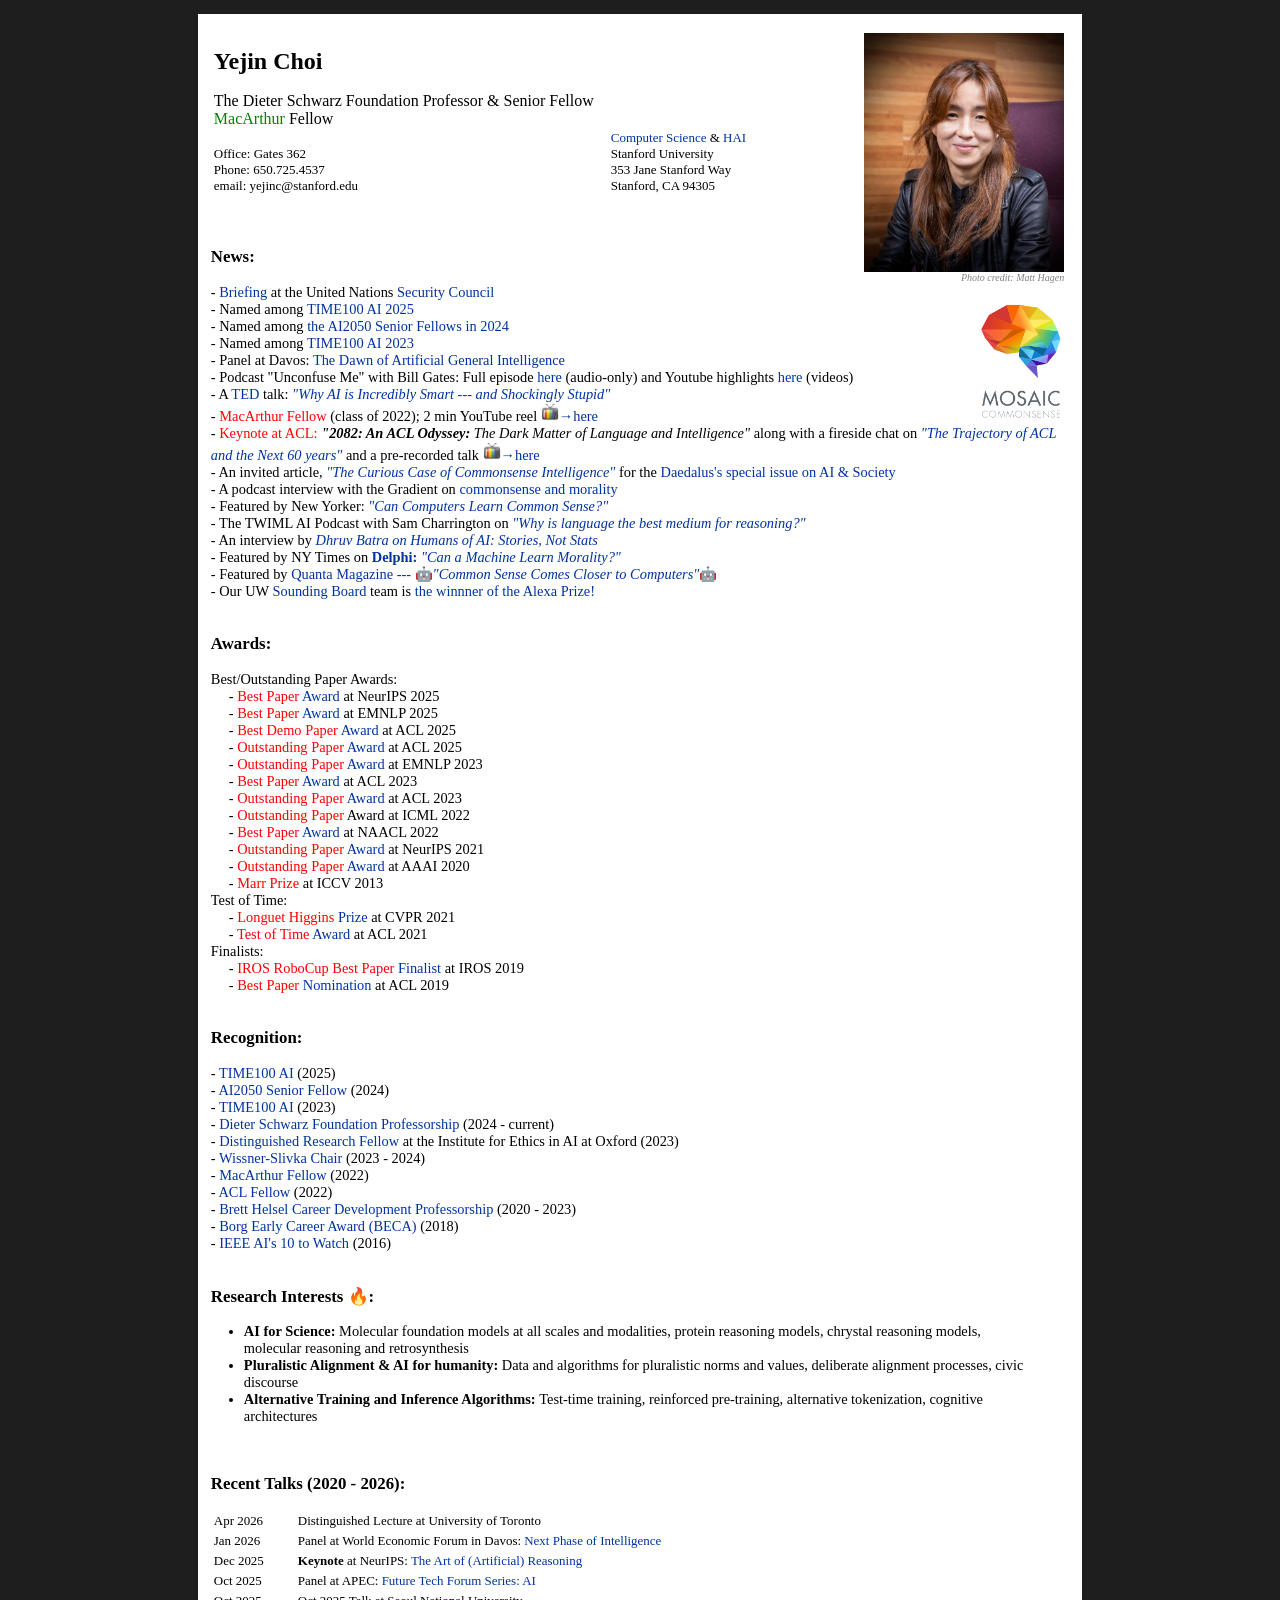
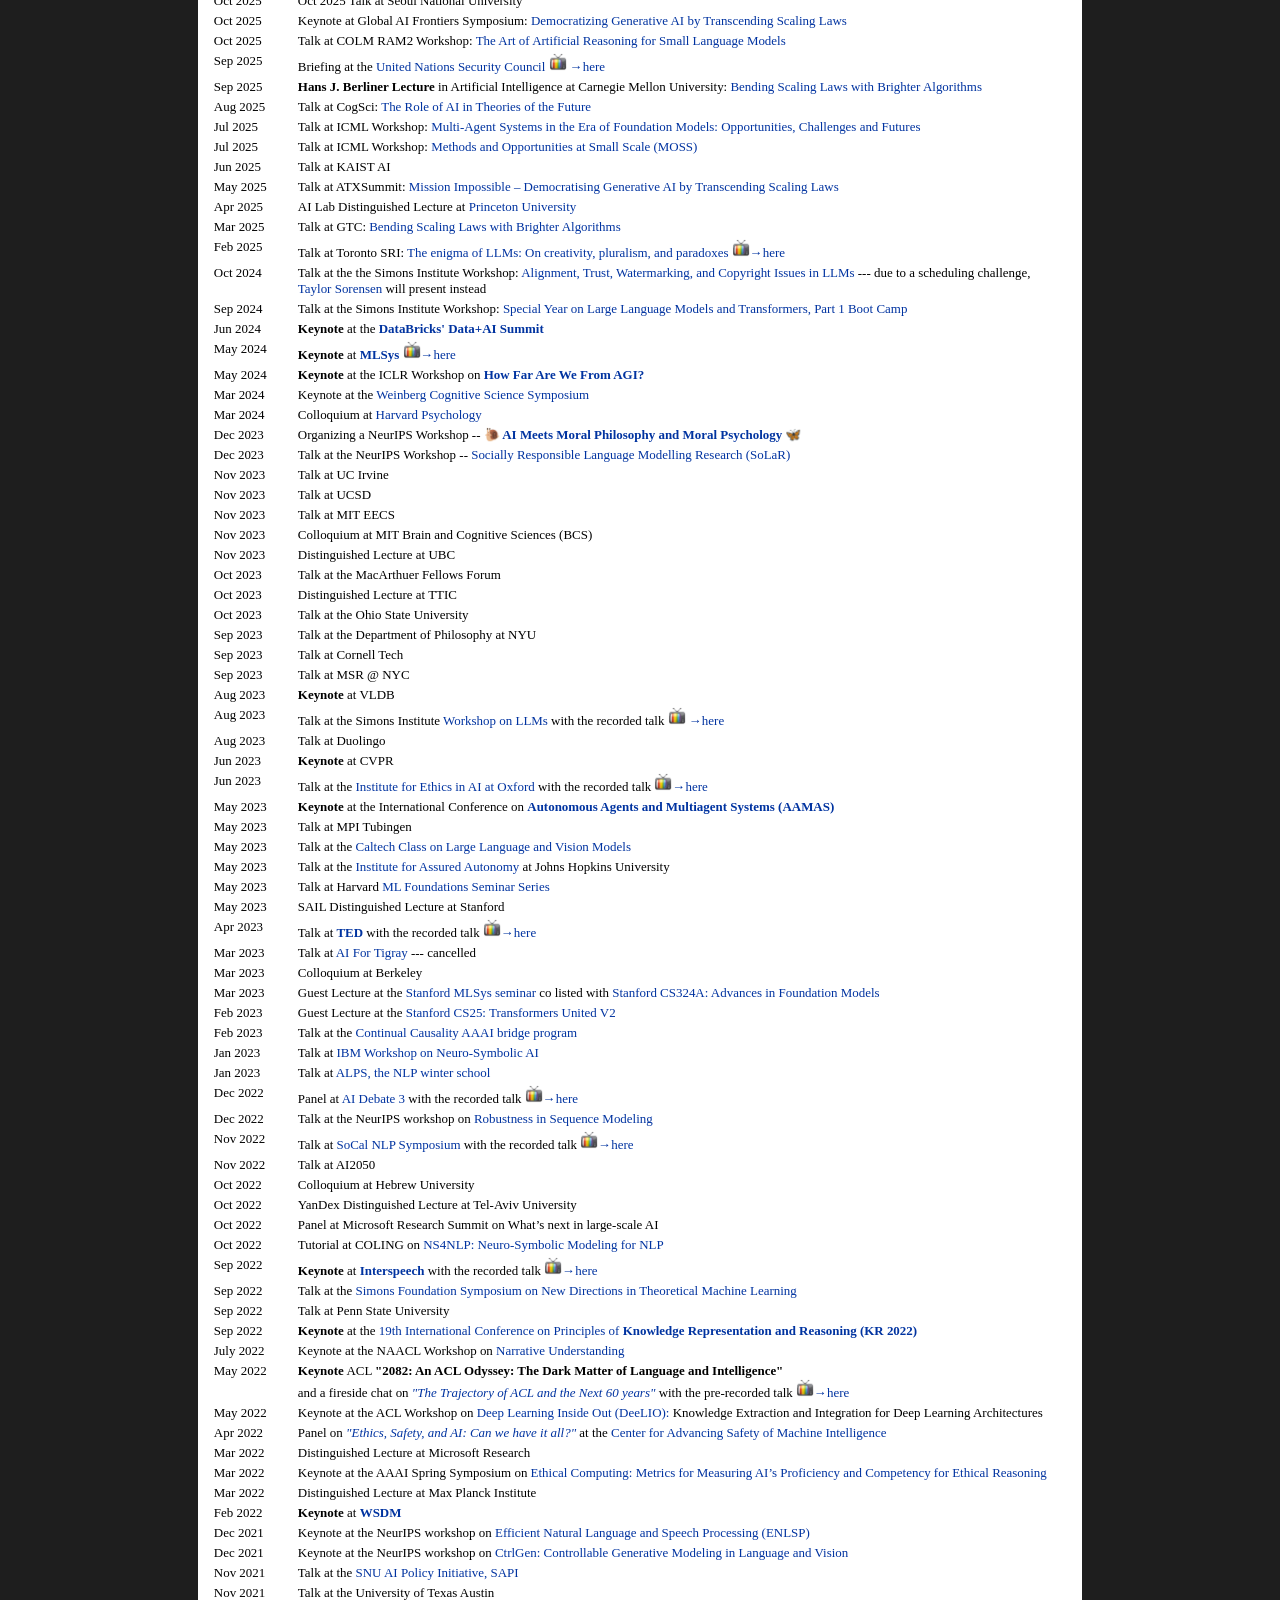
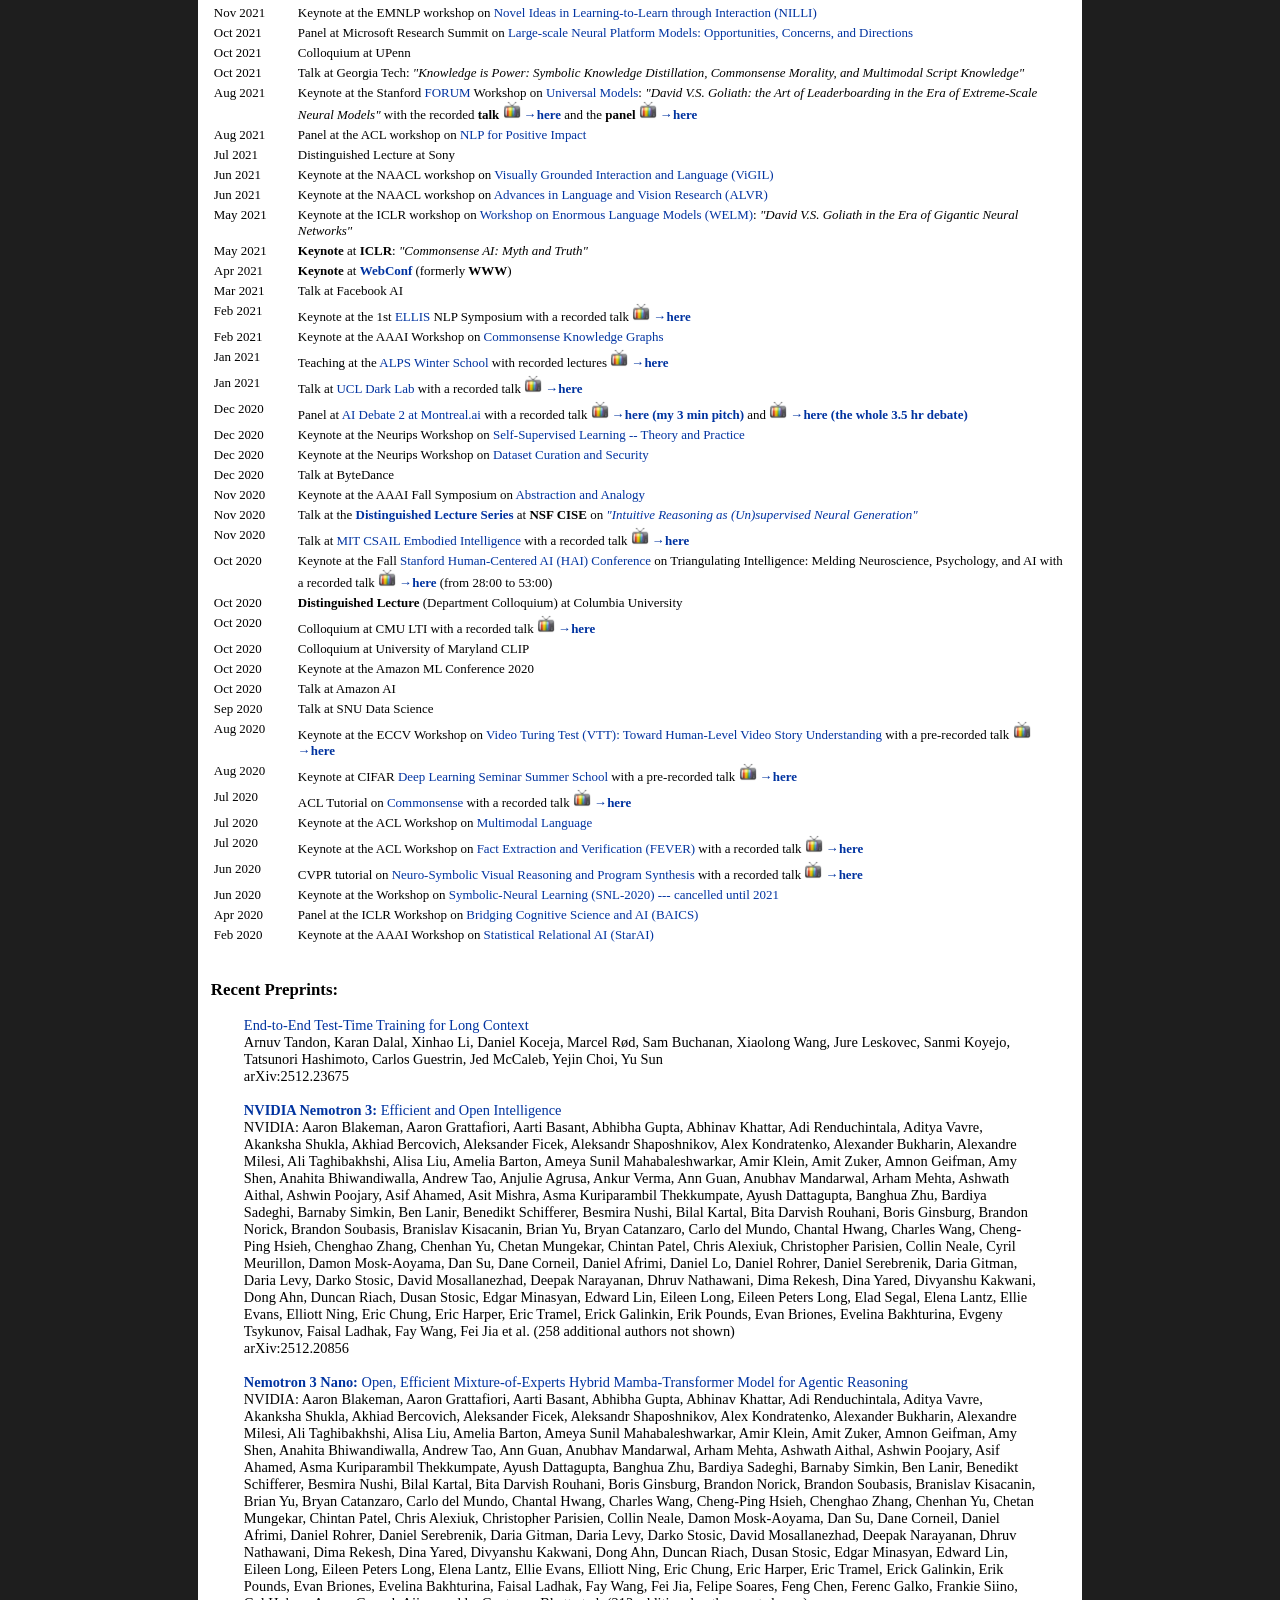
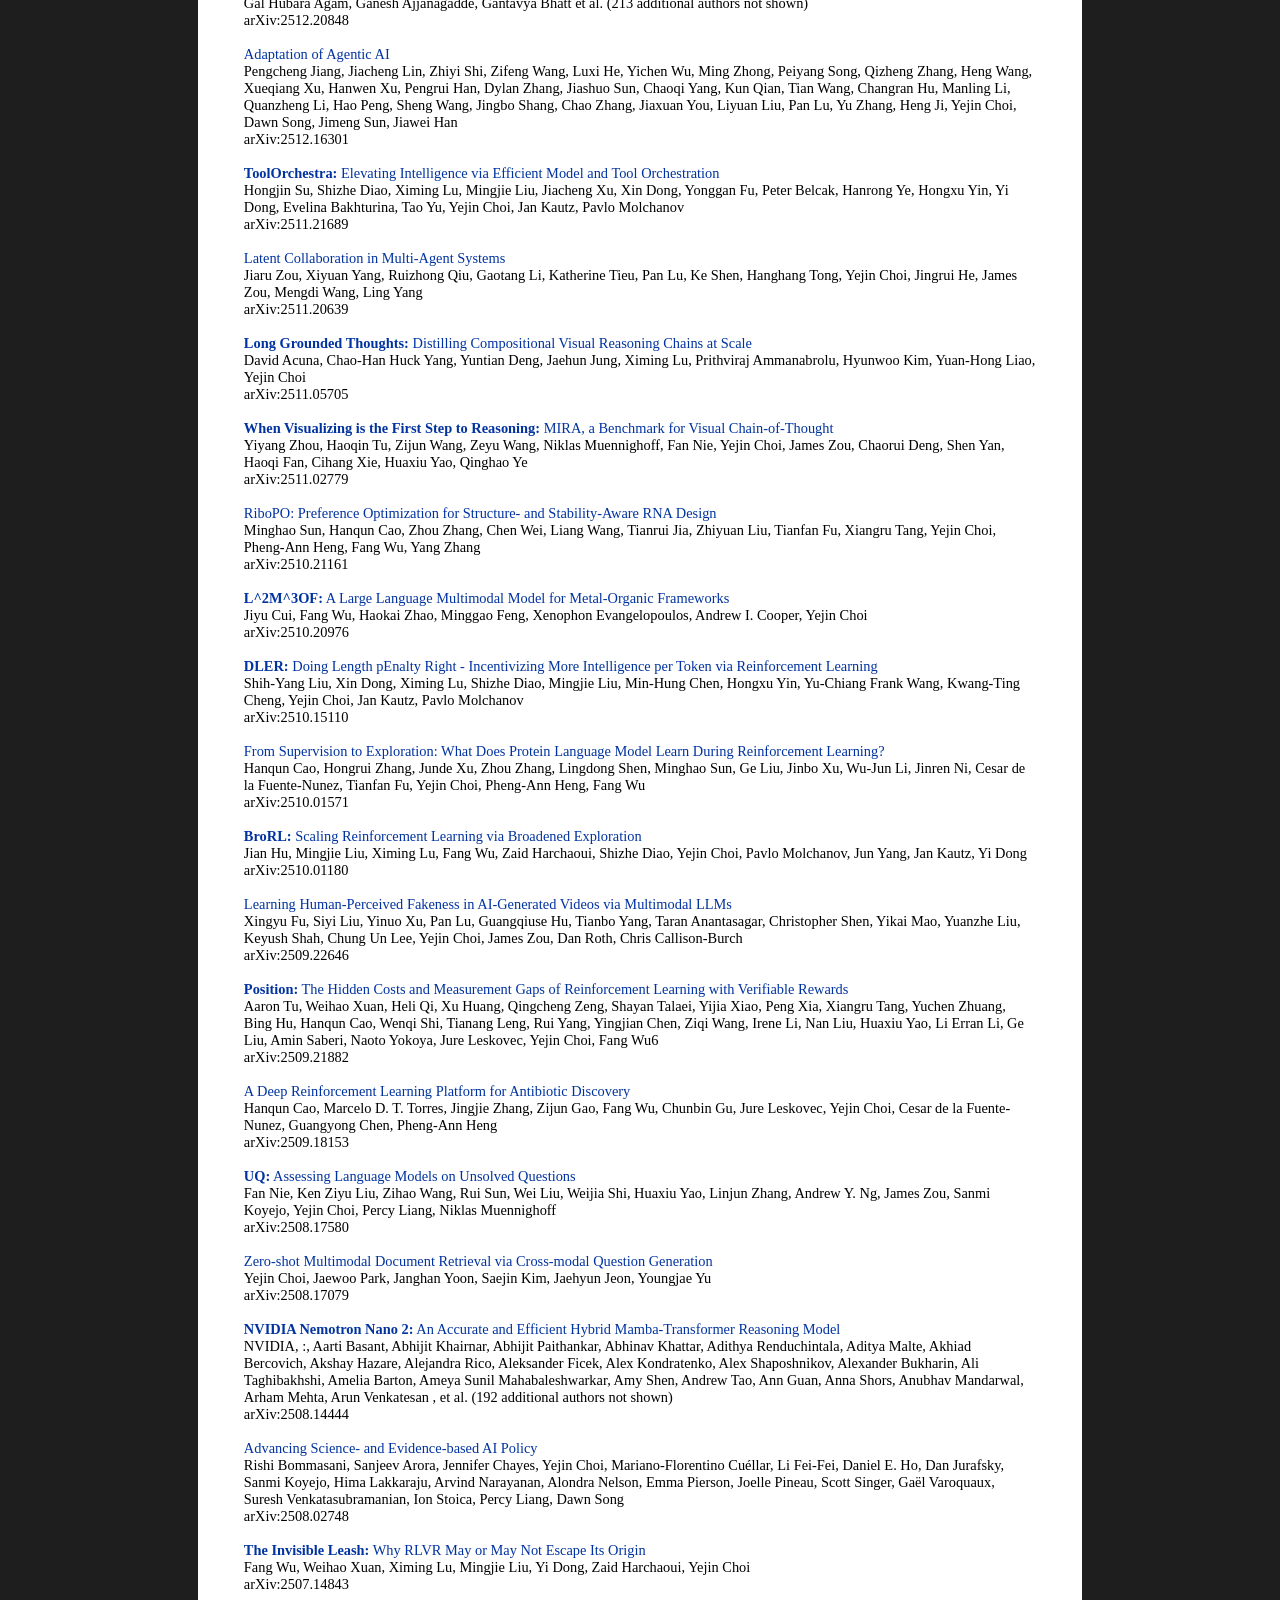
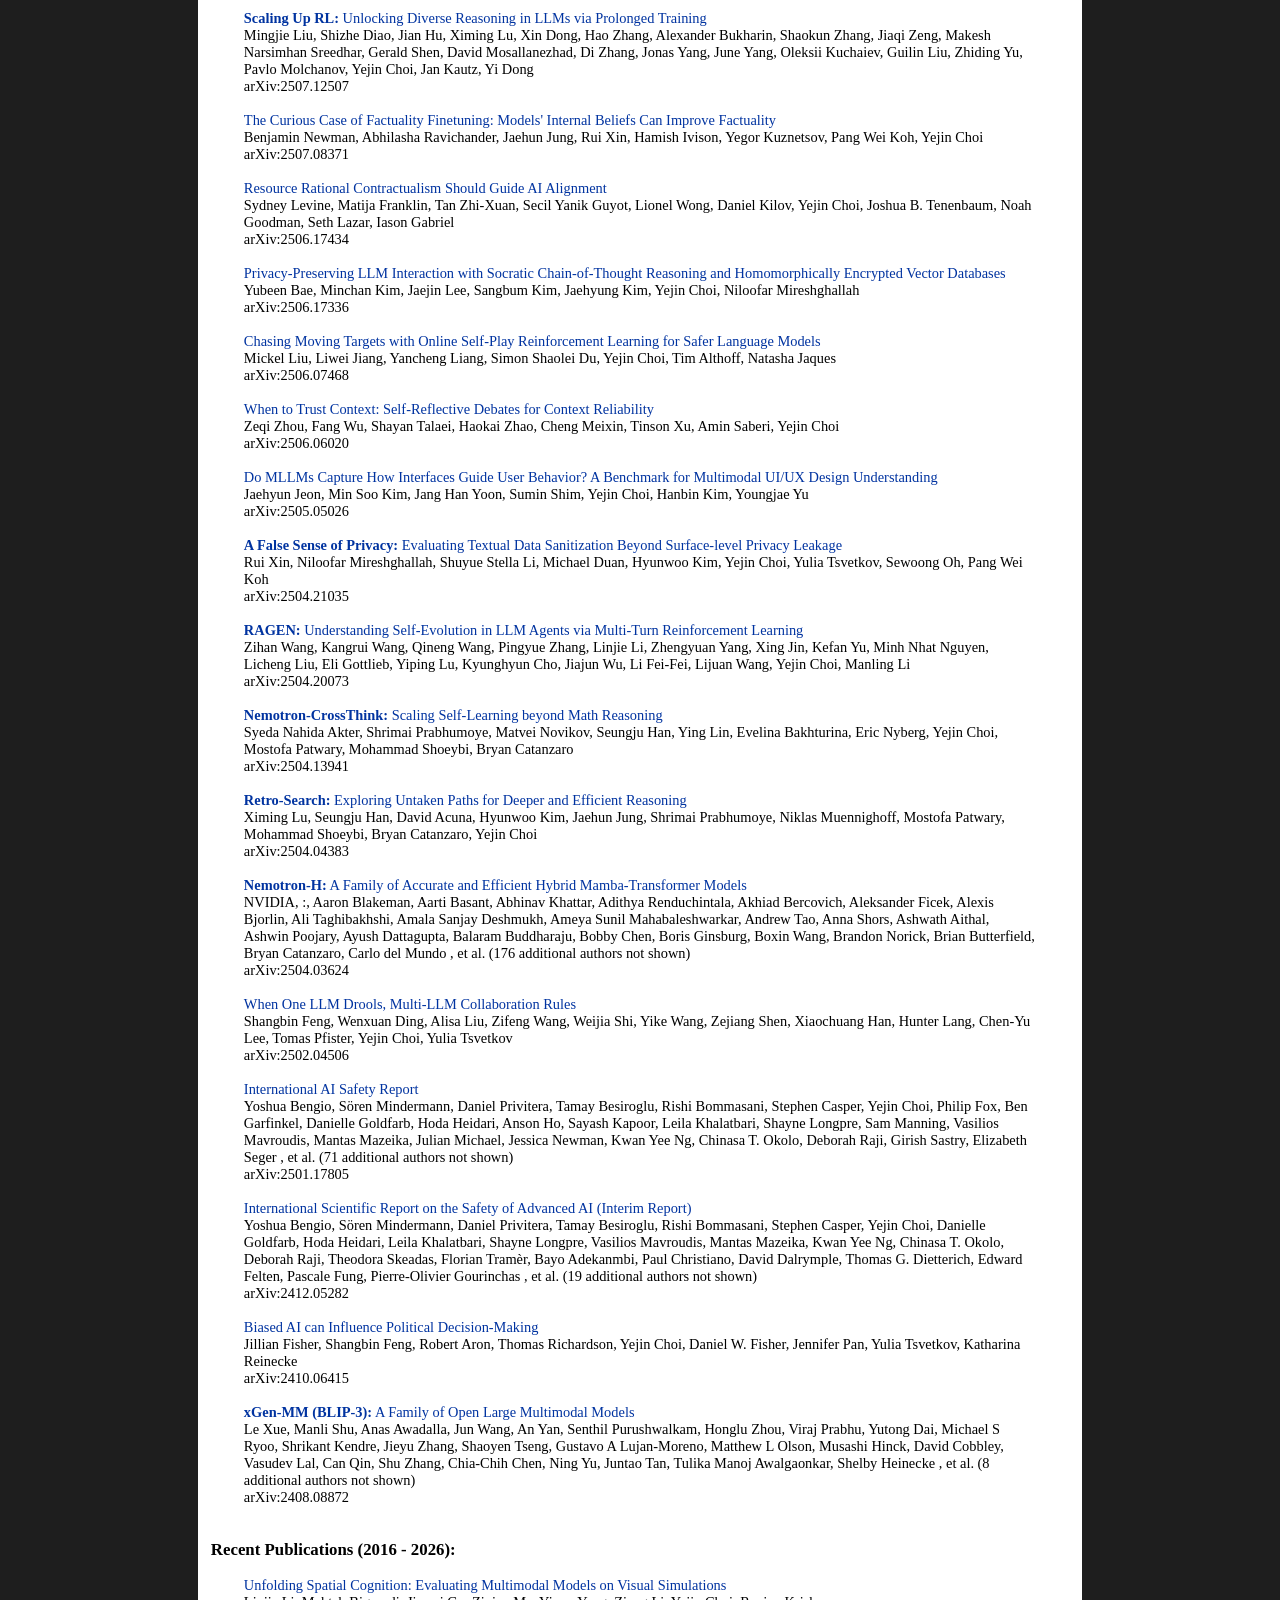
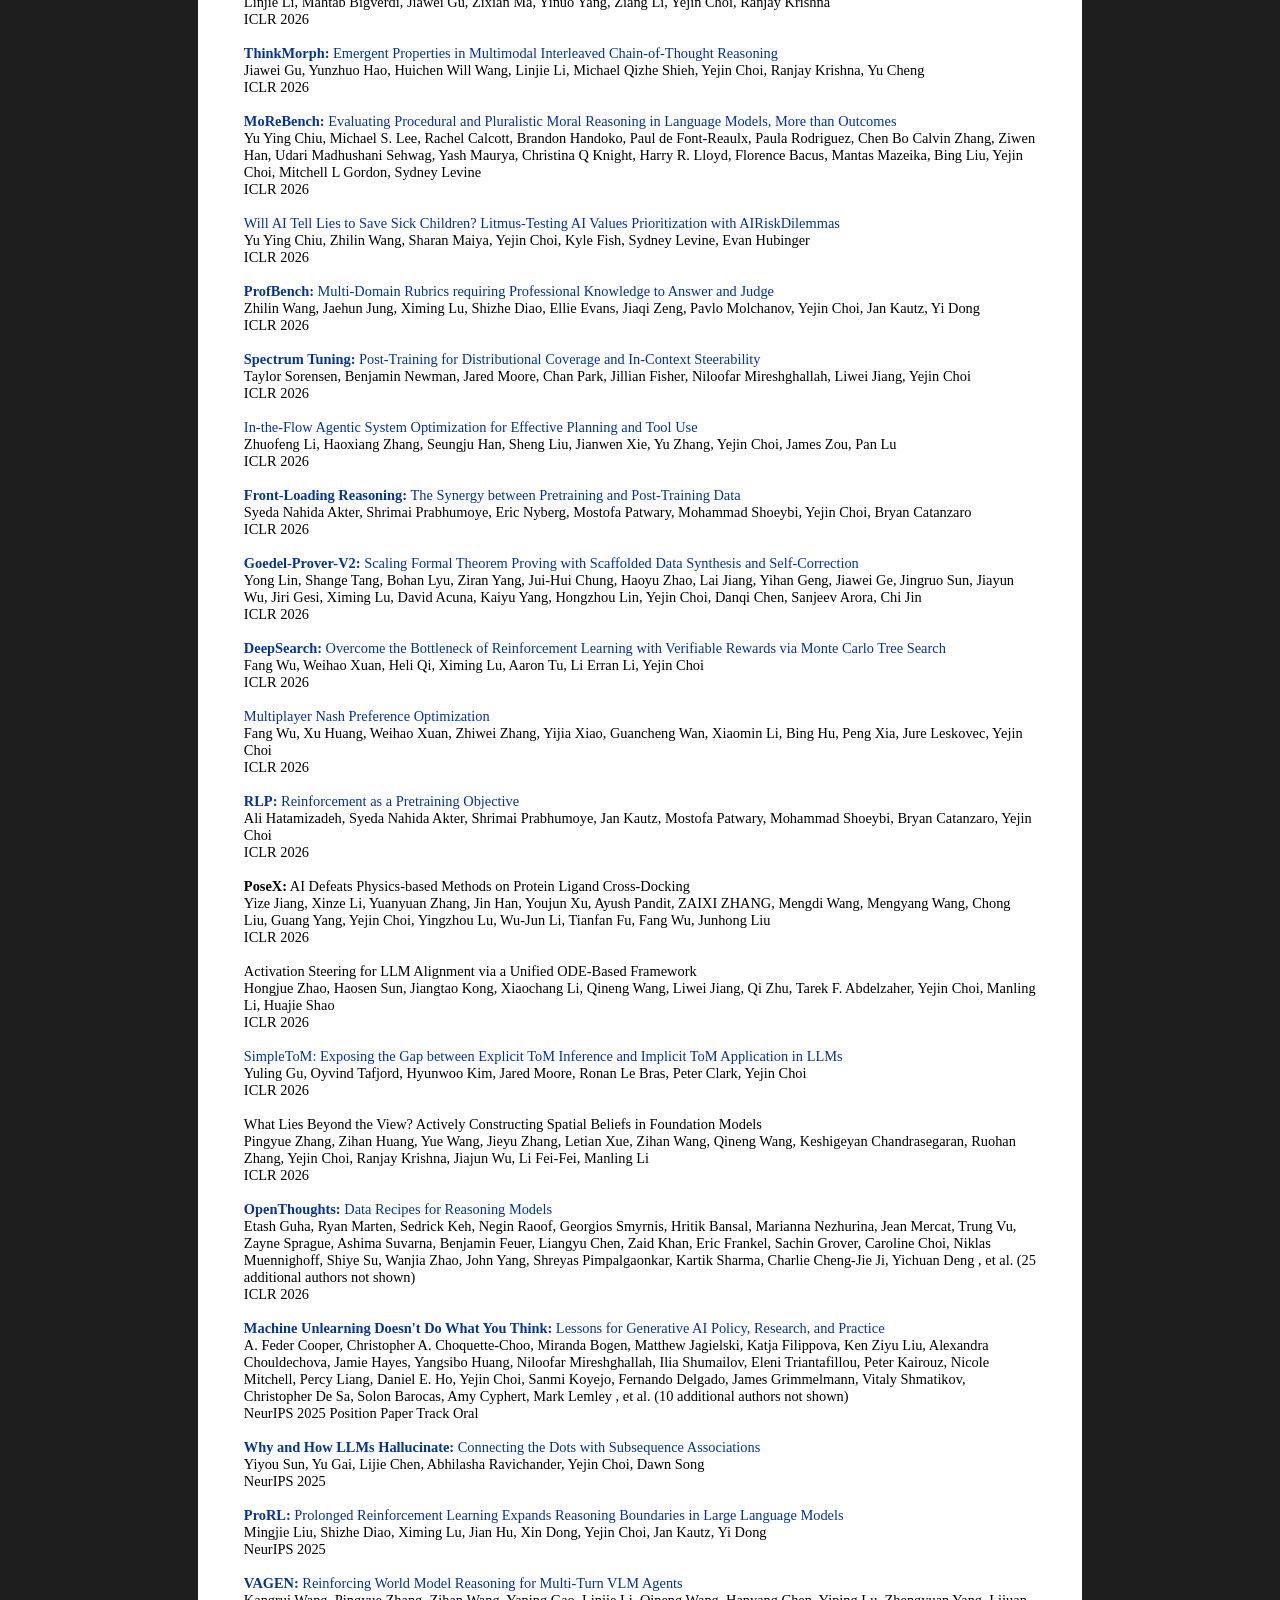
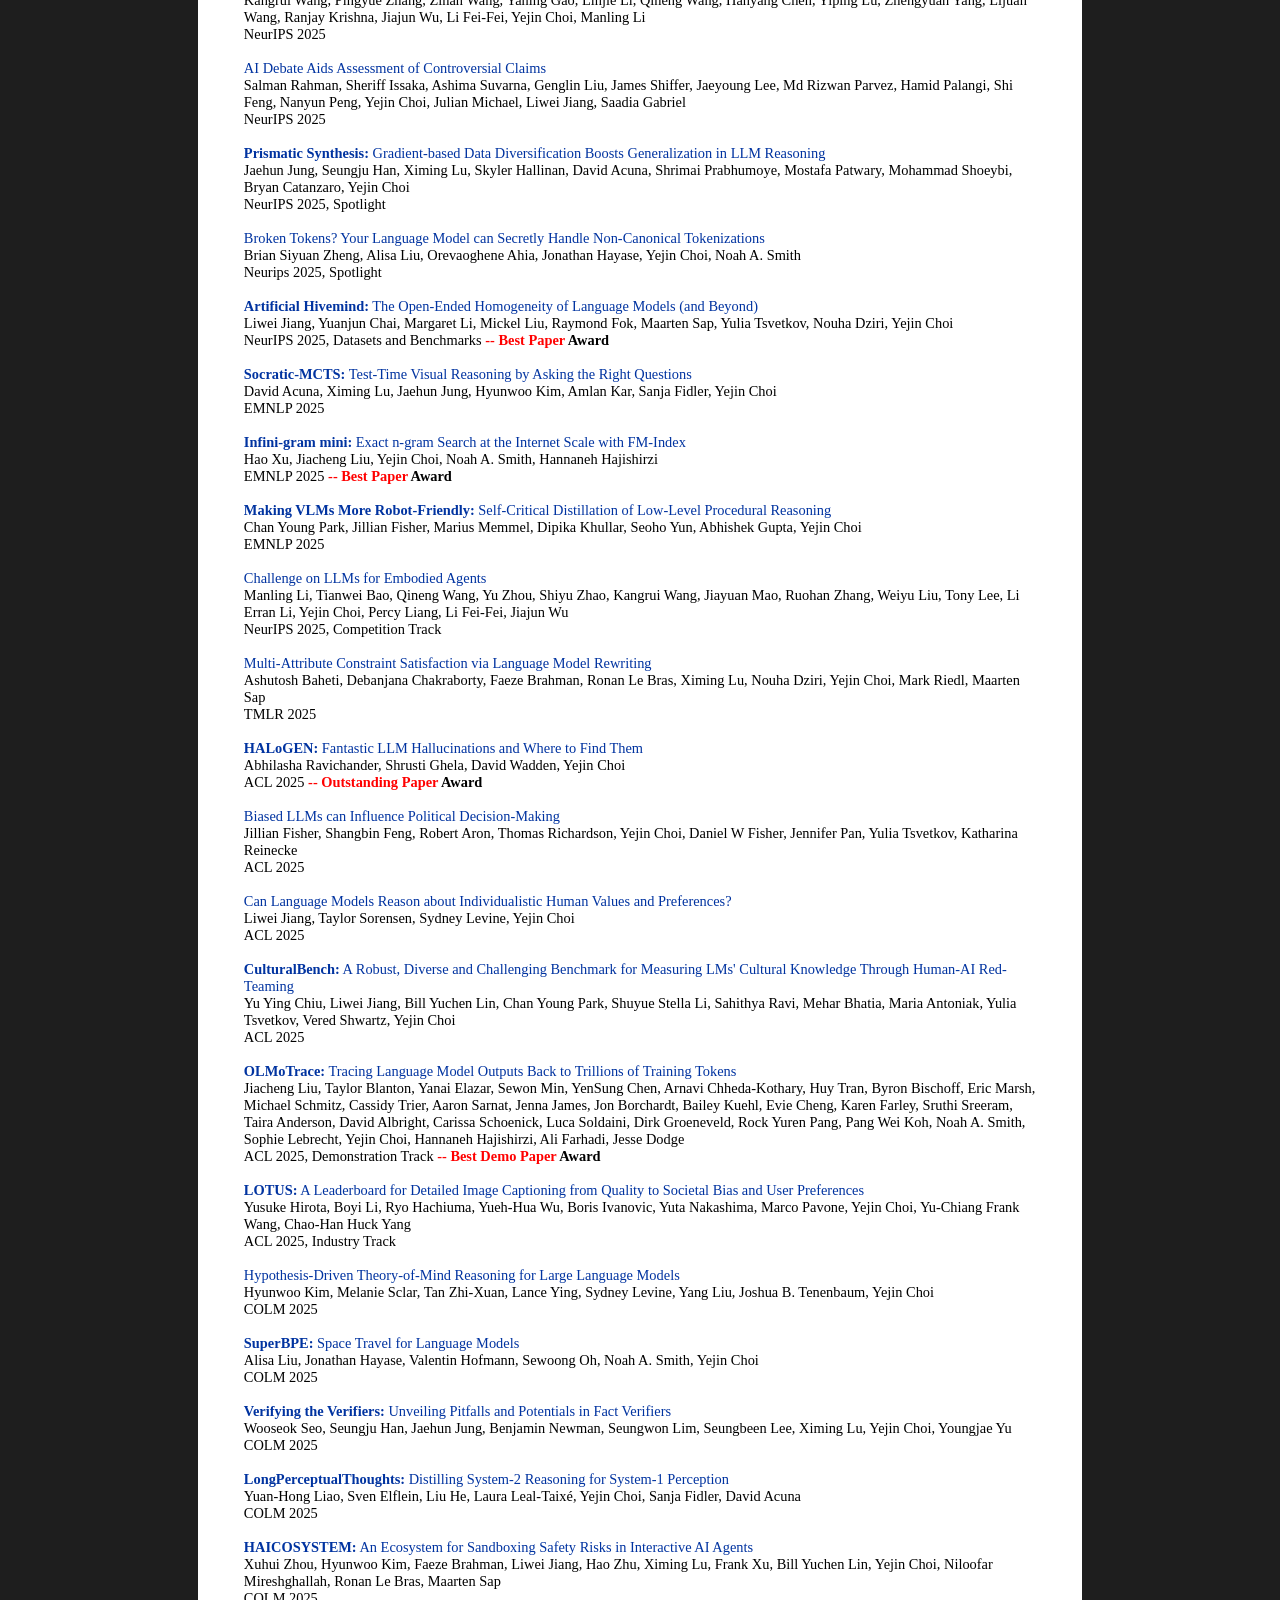
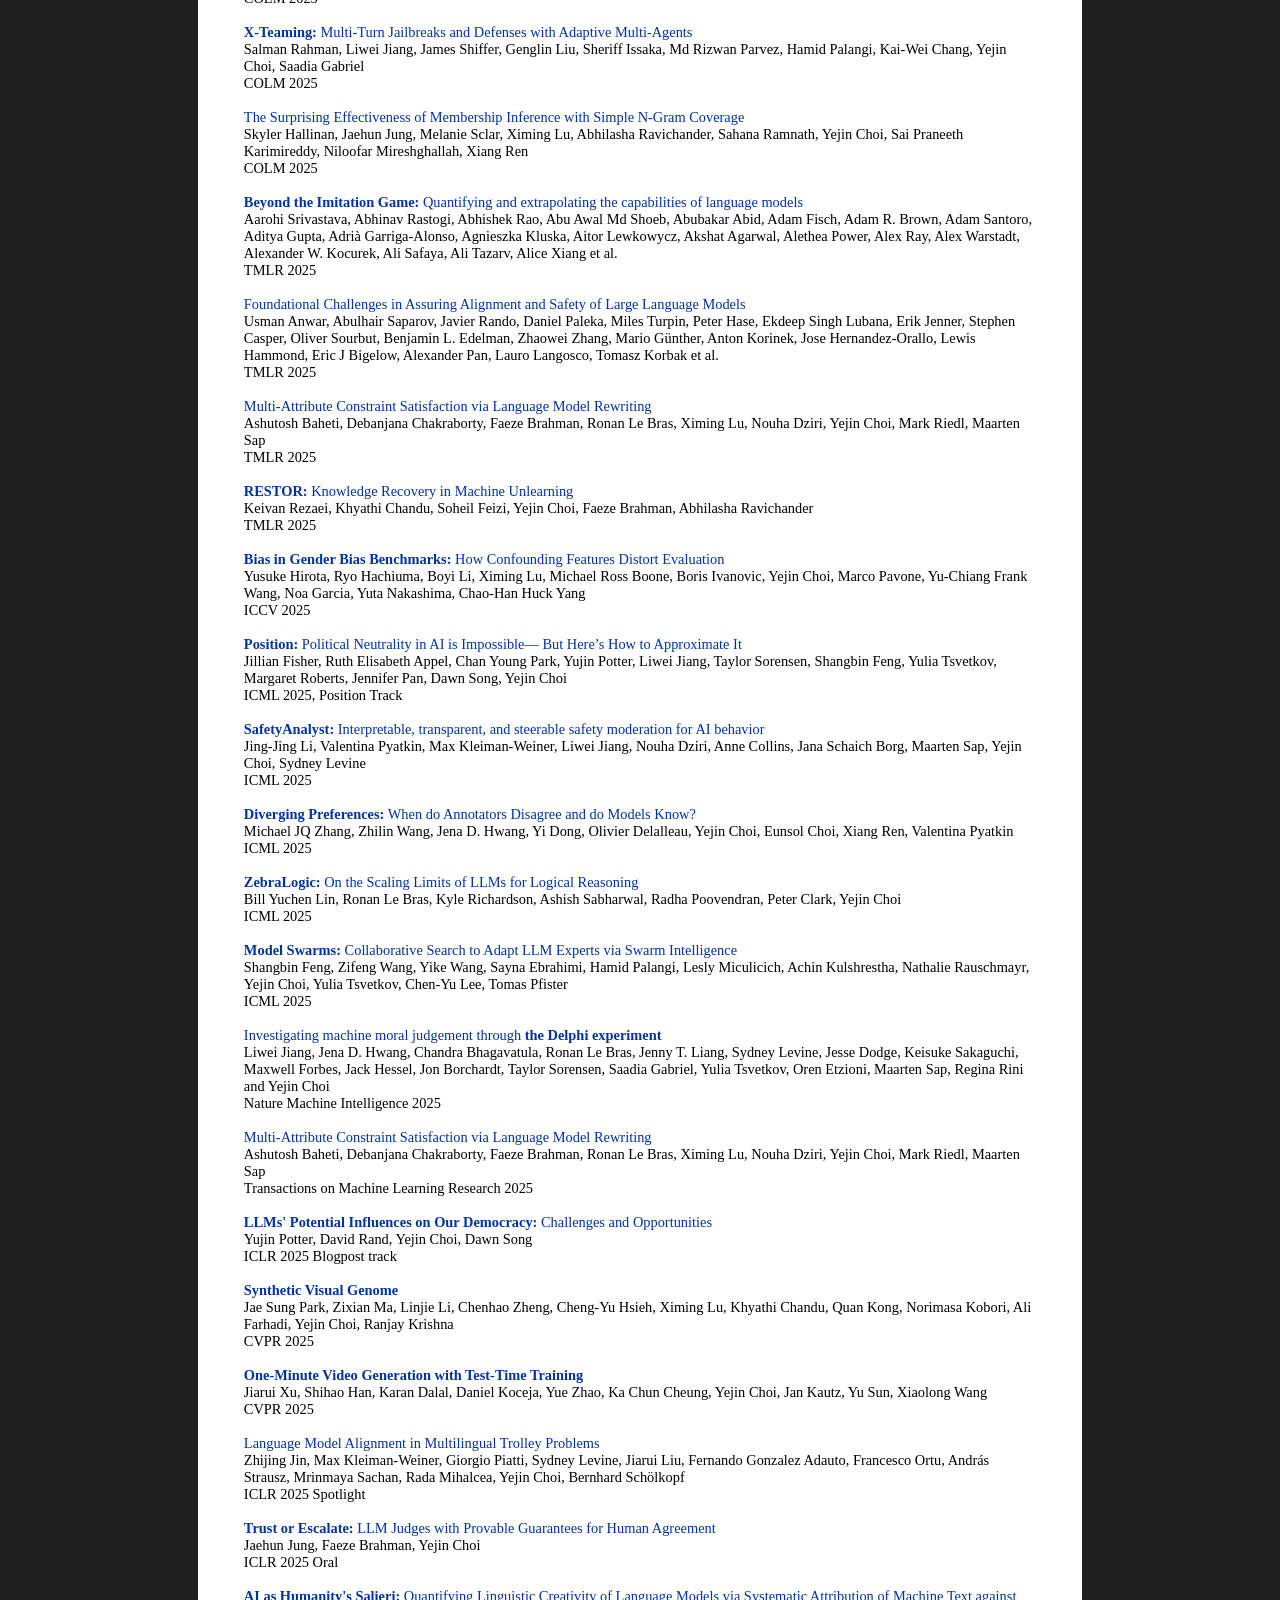
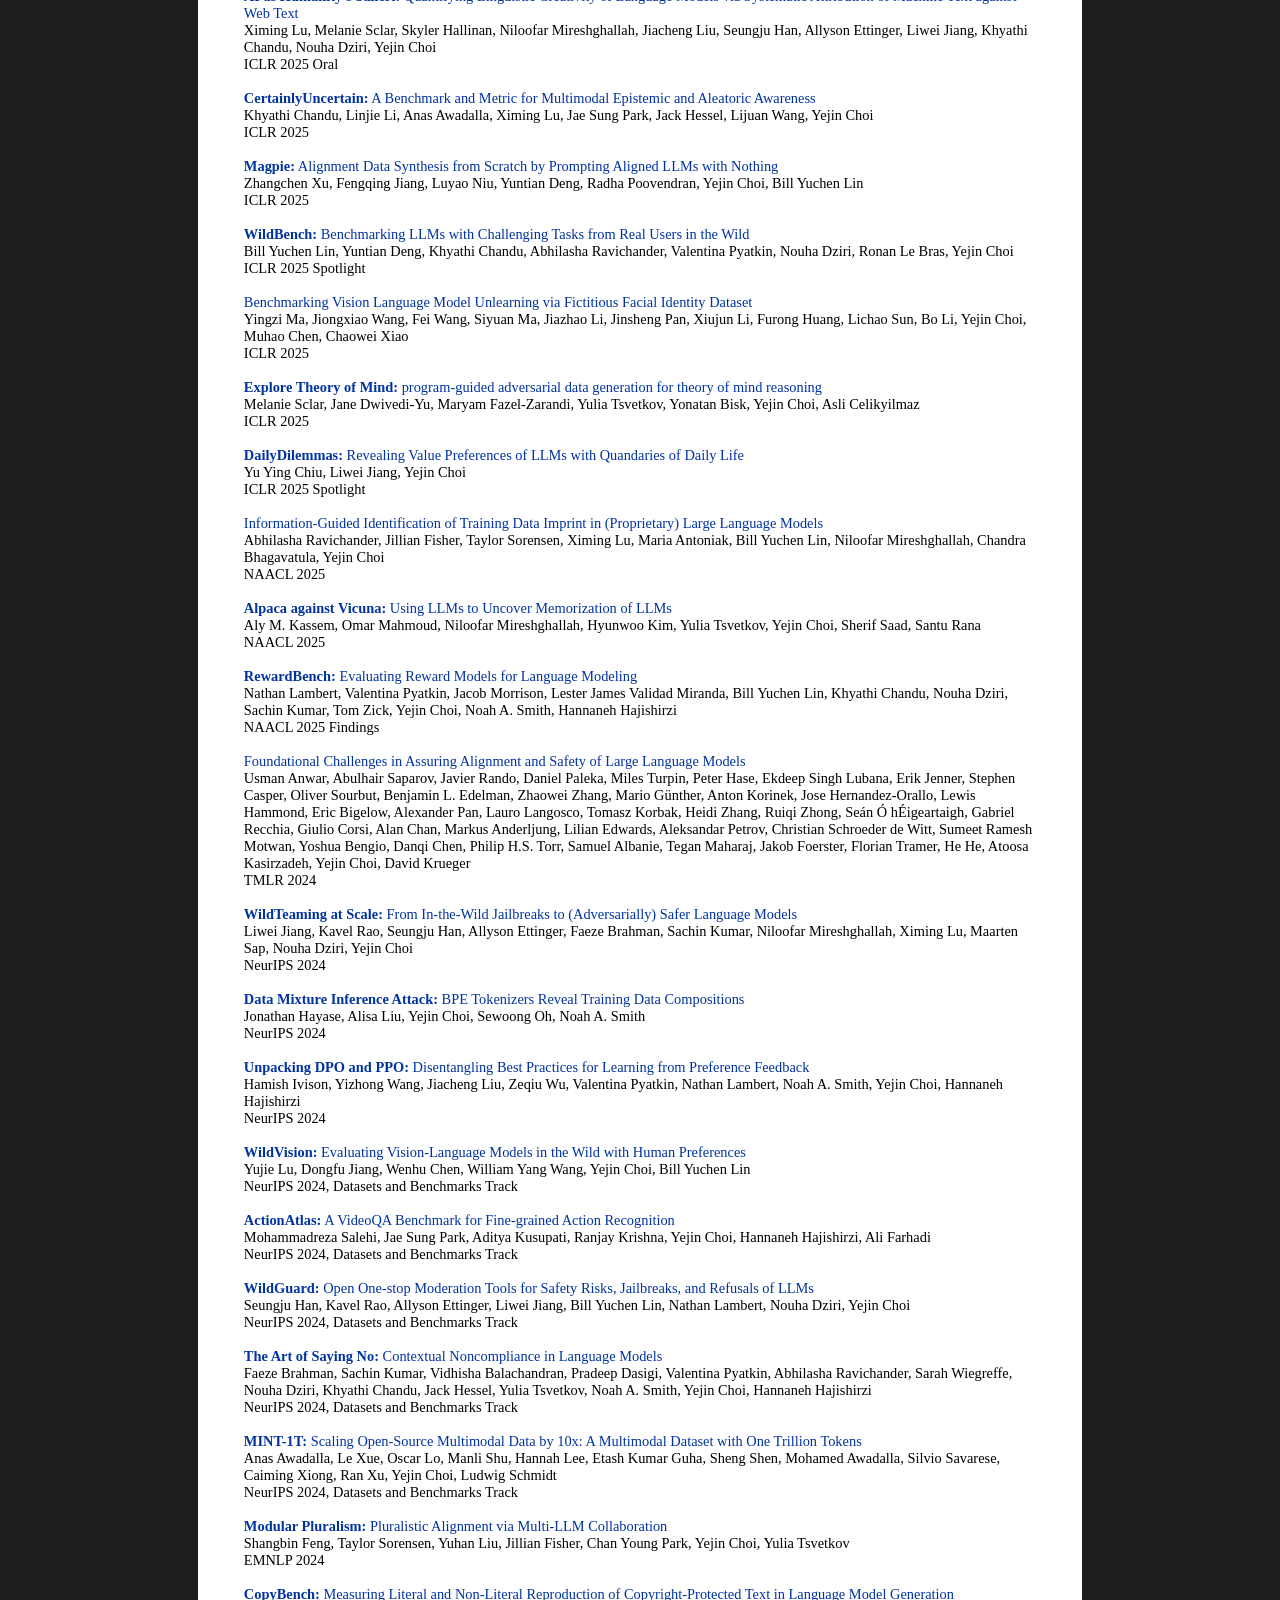
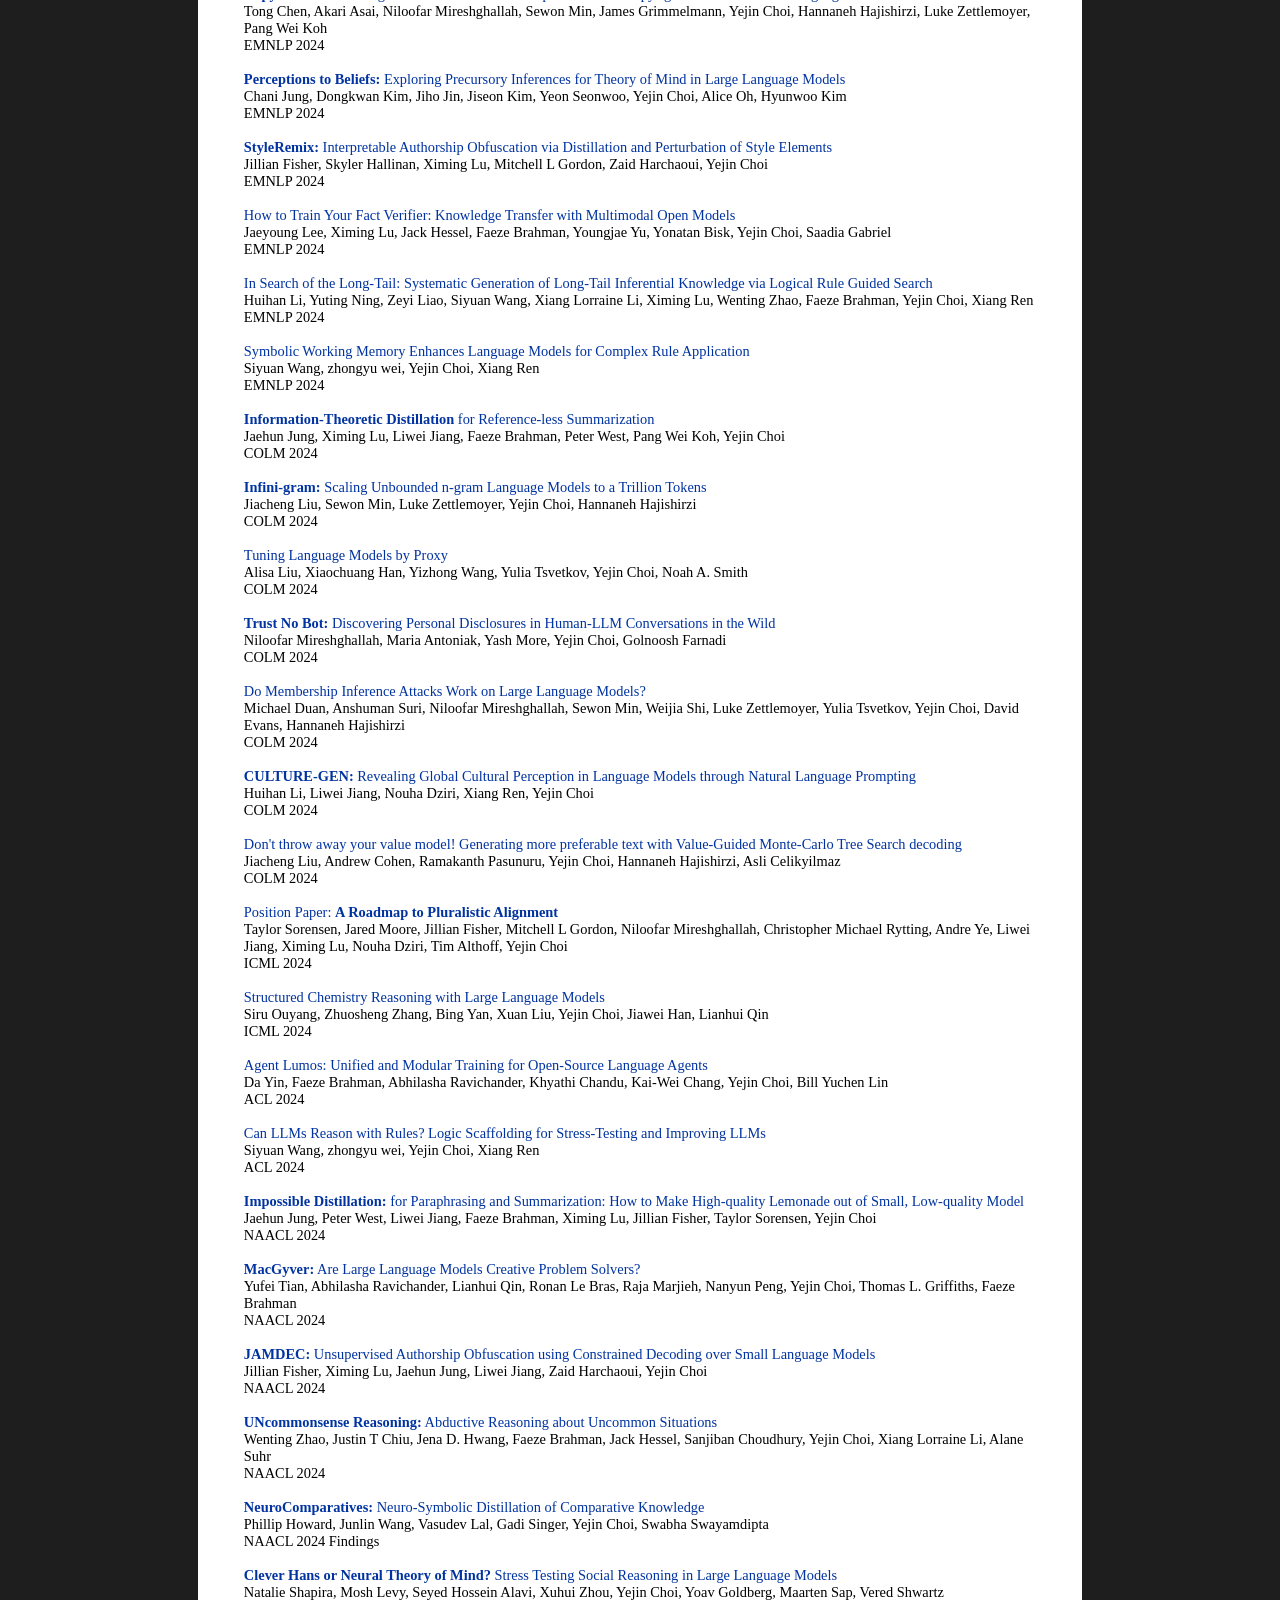
==== index copy.html @ 15349d49 "update" ====
<!-- saved from url=(0025)https://yejinc.github.io/ -->
<html><head><meta http-equiv="Content-Type" content="text/html; charset=UTF-8">

<title>Yejin Choi</title>

<link rel="stylesheet" href="./bootstrap.min.css" integrity="sha384-Smlep5jCw/wG7hdkwQ/Z5nLIefveQRIY9nfy6xoR1uRYBtpZgI6339F5dgvm/e9B" crossorigin="anonymous">
<link href="./css" rel="stylesheet">
<link rel="StyleSheet" href="./choi.css" type="text/css">

<!--
<link href="./css(1)" rel="stylesheet">
-->

</head>
<body>

<div class="container">
<div class="content">

 <div class="caption">

  <a href="./profile-uw-2022.jpeg"><img src="./profile-uw-2022.jpeg" alt="Image" width="200" align="right"></a><br>
<font color="grey" size="1"> Photo credit: Matt Hagen</font><br><br><br>
 <img src="./mosaic-logo.png" alt="Image" width="90" align="right">
  <br>

 </div>


<table border="0">
<tbody><tr>
  <td valign="bottom" width="70%"><br>
<font size="5"><b>Yejin Choi </b></font><br><br>
<font size="3">The Dieter Schwarz Foundation Professor &amp; Senior Fellow <br>
<a href="https://www.macfound.org/fellows/class-of-2022/yejin-choi"><font color="green">MacArthur</font></a> Fellow<br><br>
</font>
<font size="2">
Office: Gates 362<br>
Phone:  650.725.4537   <br>
email: yejinc@stanford.edu<br>
</font>
  </td>
  <td valign="bottom"><br>
  <font size="2">
&nbsp;&nbsp;&nbsp; <a href="https://www.cs.stanford.edu/">Computer Science</a> &amp; 
 <a href="https://hai.stanford.edu/">HAI</a><br> 
&nbsp;&nbsp;&nbsp; Stanford University<br>
&nbsp;&nbsp;&nbsp; 353 Jane Stanford Way<br>
&nbsp;&nbsp;&nbsp; Stanford, CA 94305<br>

</font>
</td>


</tr>
</tbody></table>


 
<br><br>
<h3>News:</h3> 
<!--- I am now working with <font color="#76b900"> <b>NVIDIA</b></font>&#128154<br>
-->
- <a href="https://hai.stanford.edu/policy/yejin-chois-briefing-to-the-united-nations-security-council"> Briefing</a> at the United Nations <a href="https://www.youtube.com/watch?v=yn-djp2aZTM"> Security Council</a><br>
- Named among <a href="https://time.com/collections/time100-ai-2025/7305803/yejin-choi/"> TIME100 AI 2025</a><br>
- Named among <a href="https://ai2050.schmidtsciences.org/fellow/yejin-choi/">the AI2050 Senior Fellows in 2024</a><br>
- Named among <a href="https://time.com/collection/time100-ai/6311114/yejin-choi/">TIME100 AI 2023</a><br>
- Panel at Davos: <a href="https://www.weforum.org/meetings/world-economic-forum-annual-meeting-2025/sessions/the-dawn-of-artificial-general-intelligence/"> The Dawn of Artificial General Intelligence</a><br>
- Podcast "Unconfuse Me" with Bill Gates: Full episode <a href="https://www.gatesnotes.com/Unconfuse-Me-podcast-with-guest-Yejin-Choi">here</a> (audio-only) and Youtube highlights <a href="https://www.youtube.com/watch?v=tY6Y4YjinDg">here</a> (videos)  <br>
- A <a href="https://conferences.ted.com/ted2023">TED</a> talk: <i><a href="https://www.ted.com/talks/yejin_choi_why_ai_is_incredibly_smart_and_shockingly_stupid/c">"Why AI is Incredibly Smart --- and Shockingly Stupid"</a></i><br>  
- <font color="red"> MacArthur Fellow</font> (class of 2022); 2 min YouTube reel <img src="./tv-icon.png" width="18" align="bottom"><a href="https://www.youtube.com/watch?v=8zBaNH0u5l0">→here</a> <br> 
- <font color="red">Keynote at ACL:</font>  <i><b>"2082: An ACL Odyssey:</b> The Dark Matter of Language and Intelligence"</i>  
along with a fireside chat on <a href="https://www.2022.aclweb.org/keynote-speakers"><i> "The Trajectory of ACL and the Next 60 years"</i></a> and a pre-recorded talk 
<img src="./tv-icon.png" width="18" align="bottom"><a href="https://www.youtube.com/watch?v=lLCEy2mu4Js">→here</a> <br>
- An invited article, 
<a href="https://www.amacad.org/publication/curious-case-commonsense-intelligence"><i> "The Curious Case of Commonsense Intelligence"</i></a> 
for the <a href="https://www.amacad.org/daedalus/ai-society">Daedalus's special issue on AI &amp; Society </a> <br>
- A podcast interview with the Gradient on 
<a href="https://thegradientpub.substack.com/p/yejin-choi-teaching-machines-common">commonsense and morality</a> <br>
- Featured by New Yorker: <a href="https://www.newyorker.com/tech/annals-of-technology/can-computers-learn-common-sense"><i>"Can Computers Learn Common Sense?"</i></a><br>
- The TWIML AI Podcast with Sam Charrington on <a href="https://www.youtube.com/watch?v=zECBPret9-w"><i> "Why is language the best medium for reasoning?"</i></a><br>
- An interview by <a href="https://www.youtube.com/watch?v=LDcmUIikCZg"><i>Dhruv Batra on Humans of AI: Stories, Not Stats</i></a>
<br>
- Featured by NY Times on <a href="https://www.nytimes.com/2021/11/19/technology/can-a-machine-learn-morality.html"><b>Delphi:</b> <i>"Can a Machine Learn Morality?"</i></a> <br>
- Featured by <a href="https://www.quantamagazine.org/common-sense-comes-to-computers-20200430/">Quanta Magazine --- 🤖<i>"Common Sense Comes Closer to Computers"</i>🤖</a><br>
- Our UW 
<a href="https://sounding-board.github.io/"> Sounding Board </a> team is 
<a href="https://developer.amazon.com/blogs/alexa/post/1a6a19d8-e45d-4b3b-981d-776a378ba625/university-of-washington-students-win-inaugural-alexa-prize">the winnner of the Alexa Prize!</a><br>

<!--
- Promoted to a full professor as of Apr 2021, the new title effective on Sep 2021<br>
- Endowed with the <a href="https://news.cs.washington.edu/2014/07/15/remebering-brett-helsel/">Brett Helsel</a> Career Development <a href="https://www.cs.washington.edu/supportcse/faculty">Professorship (2020 - 2023)</a><br>
- Won the <a href="https://aaai.org/Awards/paper.php">AAAI Outstanding Paper Award 2020</a><br>
- Our UW team (with Pooja, Max, Ari) won 
<a href="https://research.fb.com/programs/research-awards/proposals/parlai/">
the Facebook ParlAI award!</a><br>
-->

<!---- I'm serving as:<br> 
&nbsp;&nbsp; an action editor for TACL 2022 - 2024 <br>
&nbsp;&nbsp; a program chair for ICLR 2022, <br>
&nbsp;&nbsp; an editor for Computational Linguistics, <br>
&nbsp;&nbsp; a senior area chair for EMNLP 2018, <br>
&nbsp;&nbsp; an area chair for ICLR 2019, ACL 2020, etc<br> 
&nbsp;&nbsp; and as a PC member for ACL Rolling, EMNLP, CVPR, ICLR, NeurIPS, etc <br>
--->

<br>
<h3>Awards:</h3> 
Best/Outstanding Paper Awards:<br>
&nbsp;&nbsp;&nbsp;&nbsp;
- <font color="red"> Best Paper</font> <a href="">Award</a> at NeurIPS 2025 <br>
&nbsp;&nbsp;&nbsp;&nbsp;
- <font color="red"> Best Paper</font> <a href="">Award</a> at EMNLP 2025 <br>
&nbsp;&nbsp;&nbsp;&nbsp;
- <font color="red"> Best Demo Paper</font> <a href="https://yejinc.github.io/">Award</a> at ACL 2025 <br>
&nbsp;&nbsp;&nbsp;&nbsp;
- <font color="red"> Outstanding Paper</font> <a href="https://yejinc.github.io/">Award</a> at ACL 2025 <br>
&nbsp;&nbsp;&nbsp;&nbsp;
- <font color="red"> Outstanding Paper</font> <a href="https://yejinc.github.io/">Award</a> at EMNLP 2023 <br> 
&nbsp;&nbsp;&nbsp;&nbsp;
- <font color="red"> Best Paper</font> <a href="https://2023.aclweb.org/program/best_papers/">Award</a> at ACL 2023 <br> 
&nbsp;&nbsp;&nbsp;&nbsp;
- <font color="red"> Outstanding Paper</font> <a href="https://2023.aclweb.org/program/best_papers/">Award</a> at ACL 2023 <br> 
&nbsp;&nbsp;&nbsp;&nbsp;
- <font color="red"> Outstanding Paper</font> Award at ICML 2022 <br> 
&nbsp;&nbsp;&nbsp;&nbsp;
- <font color="red"> Best Paper</font> <a href="https://2022.naacl.org/blog/best-papers/">Award</a> at NAACL 2022 <br> 
&nbsp;&nbsp;&nbsp;&nbsp;
- <font color="red"> Outstanding Paper</font> <a href="https://blog.neurips.cc/2021/11/30/announcing-the-neurips-2021-award-recipients/">Award</a> at NeurIPS 2021 <br>
&nbsp;&nbsp;&nbsp;&nbsp;
- <font color="red">Outstanding Paper</font> <a href="https://aaai.org/about-aaai/aaai-awards/aaai-conference-paper-awards-and-recognition/">Award</a> at AAAI 2020<br>  
&nbsp;&nbsp;&nbsp;&nbsp;
- <font color="red"> Marr Prize</font>  <a href="https://www.thecvf.com/?page_id=413#ICCVBest"></a> at ICCV 2013 <br> 


Test of Time:<br>
&nbsp;&nbsp;&nbsp;&nbsp;
- <font color="red"> Longuet Higgins</font> <a href="https://news.cs.washington.edu/2021/07/22/gray-sheep-golden-cows-and-everything-in-between-yejin-choi-earns-longuet-higgins-prize-in-computer-vision-for-enabling-more-precise-image-captions-via-natural-language-generation/">Prize</a> at CVPR 2021<br> 
&nbsp;&nbsp;&nbsp;&nbsp;
- <font color="red"> Test of Time</font> <a href="https://www.aclweb.org/portal/content/announcement-2021-acl-test-time-paper-award">Award</a> at ACL 2021 
<!--- super fun acceptance speech <img src="tv-icon.png" width="18" align="bottom"> <a href="https://vimeo.com/583075696/3183411035#t=2h22m35s"><b>&#x2192here</b></a> 
-->
<br>



Finalists:<br>

&nbsp;&nbsp;&nbsp;&nbsp;
- <font color="red"> IROS RoboCup Best Paper </font>  <a href="https://www.iros2019.org/awards">Finalist</a> at IROS 2019 <br>
&nbsp;&nbsp;&nbsp;&nbsp; 
- <font color="red"> Best Paper</font>  <a href="https://acl2019.org/EN/nominations-for-acl-2019-best-paper-awards.xhtml.html">Nomination</a> at ACL 2019 <br> 


<br>
<h3>Recognition:</h3> 


- <a href="https://time.com/collections/time100-ai-2025/7305803/yejin-choi/"> TIME100 AI</a> (2025)<br>
- <a href="https://ai2050.schmidtsciences.org/fellow/yejin-choi/">AI2050 Senior Fellow</a> (2024)<br>
- <a href="https://time.com/collection/time100-ai/6311114/yejin-choi/">TIME100 AI </a>(2023)<br> 

- <a href="https://giving.stanford.edu/endowed-positions/stanford-institute-for-human-centered-artificial-intelligence">Dieter Schwarz Foundation Professorship</a> (2024 - current)<br>

- <a href="https://www.oxford-aiethics.ox.ac.uk/research-associates">Distinguished Research Fellow </a> at the Institute for Ethics in AI at Oxford (2023)<br>

- <a href="https://www.cs.washington.edu/supportcse/faculty/wissner-slivka_chair">Wissner-Slivka Chair </a>(2023 - 2024)<br>
- <a href="https://www.macfound.org/fellows/class-of-2022/yejin-choi">MacArthur Fellow </a> (2022)<br>  
- <a href="https://www.aclweb.org/portal/content/acl-fellows-2022">ACL Fellow </a> (2022)<br>  
- <a href="https://news.cs.washington.edu/2014/07/15/remebering-brett-helsel/">Brett Helsel Career Development Professorship</a>  (2020 - 2023)<br>
- <a href="https://cra.org/cra/meet-the-2018-beca-winners-yejin-choi-and-reetuparna-das/">Borg Early Career Award (BECA) </a>(2018)<br>
- <a href="https://yejinc.github.io/Papers/IEEE-AI-10-to-Watch.pdf">IEEE AI's 10 to Watch</a> (2016)<br>

<br>


<h3>Research Interests &#128293:</h3>

<ul>
<li><b>AI for Science:</b>
Molecular foundation models at all scales and modalities, protein reasoning models, chrystal reasoning models, molecular reasoning and retrosynthesis
</li>

<li><b>Pluralistic Alignment & AI for humanity:</b>
Data and algorithms for pluralistic norms and values, deliberate alignment processes, civic discourse
 </li>

<li><b>Alternative Training and Inference Algorithms: </b>
Test-time training, reinforced pre-training, alternative tokenization, cognitive architectures
</li>

</li>

</ul>
<br>


<h3>Recent Talks (2020 - 2026):</h3>

<table width="100%" border="0">
<tbody style="font-size:90%">

<tr>
  <td width="80" align="left" valign="top">
Apr 2026
</td>
<td>
Distinguished Lecture at University of Toronto

<tr>
  <td width="80" align="left" valign="top">
Jan 2026
</td>
<td>
Panel at World Economic Forum in Davos: <a href="https://www.youtube.com/watch?v=MdGnCIl-_hU"> Next Phase of Intelligence</a>

<!--
<tr>
  <td width="80" align="left" valign="top">
Jan 2026
</td>
<td>
Panel at Davos: <a href="https://www.youtube.com/watch?v=pkTVBfFfW-k"> Balancing Data and Computation: A New Learning Paradigm</a>

<tr>
  <td width="80" align="left" valign="top">
Jan 2026
</td>
<td>
Panel at Imagination in Action, Davos: <a href="https://iia2026.framer.website"> Imagination in Action</a>

<tr>
  <td width="80" align="left" valign="top">
Jan 2026
</td>
<td>
A Conversation at Axios House, Davos: <a href="https://www.axios.com/2026/01/20/axios-house-executives-and-academics-agree-theres-collective-benefit-to-diversifying-ai"> Diversifying AI</a>
-->

<tr>
  <td width="80" align="left" valign="top">
Dec 2025
</td>
<td>
<b>Keynote</b> at NeurIPS: <a href="https://neurips.cc/virtual/2025/invited-talk/109603"> The Art of (Artificial) Reasoning</a>  

<tr>
  <td width="80" align="left" valign="top">
Oct 2025
</td>
<td>
Panel at APEC:<a href="https://www.apecceosummitkorea2025.com/visit/futuretechforum"> Future Tech Forum Series: AI</a>

<tr>
  <td width="80" align="left" valign="top">
Oct 2025
</td>
<td>
Oct 2025 Talk at Seoul National University  

<tr>
  <td width="80" align="left" valign="top">
Oct 2025
</td>
<td>
Keynote at Global AI Frontiers Symposium: <a href="https://www.aifrontiers.kr/page/program"> Democratizing Generative AI by Transcending Scaling Laws</a>  

<tr>
  <td width="80" align="left" valign="top">
Oct 2025
</td>
<td>
Talk at COLM RAM2 Workshop: <a href="https://facebookresearch.github.io/RAM/workshop/COLM_2025/"> The Art of Artificial Reasoning for Small Language Models</a>  

<tr>
  <td width="80" align="left" valign="top">
Sep 2025
</td>
<td>
Briefing at the <a href="https://hai.stanford.edu/policy/yejin-chois-briefing-to-the-united-nations-security-council"> United Nations Security Council</a> <img src="./tv-icon.png" width="18" align="bottom"> <a href="https://youtu.be/yn-djp2aZTM?si=QFwbfSrQWaml69bi">→here</a> 

<tr>
  <td width="80" align="left" valign="top">
Sep 2025
</td>
<td>
<b>Hans J. Berliner Lecture</b> in Artificial Intelligence at Carnegie Mellon University: <a href="https://www.csd.cs.cmu.edu/calendar/2025-09-04/hans-j-berliner-lecture-in-artificial-intelligence-yejin-choi"> Bending Scaling Laws with Brighter Algorithms</a>  

<tr>
  <td width="80" align="left" valign="top">
Aug 2025
</td>
<td>
Talk at CogSci: <a href="https://cognitivesciencesociety.org/wp-content/uploads/2025/07/DeArmond-CogSci-2025-program_July29-1.pdf"> The Role of AI in Theories of the Future</a>  

<tr>
  <td width="80" align="left" valign="top">
Jul 2025
</td>
<td>
Talk at ICML Workshop: <a href="https://icml.cc/virtual/2025/workshop/39955"> Multi-Agent Systems in the Era of Foundation Models: Opportunities, Challenges and Futures</a>  

<tr>
  <td width="80" align="left" valign="top">
Jul 2025
</td>
<td>
Talk at ICML Workshop: <a href="https://icml.cc/virtual/2025/workshop/39977"> Methods and Opportunities at Small Scale (MOSS)</a>  

<tr>
  <td width="80" align="left" valign="top">
Jun 2025
</td>
<td>
Talk at KAIST AI  

<tr>
  <td width="80" align="left" valign="top">
May 2025
</td>
<td>
Talk at ATXSummit: <a href="https://asiatechxsg.com/atxsummit/speakers/professor-yejin-choi/"> Mission Impossible – Democratising Generative AI by Transcending Scaling Laws</a> 

<tr>
  <td width="80" align="left" valign="top">
Apr 2025
</td>
<td>
AI Lab Distinguished Lecture at <a href="https://mediacentral.princeton.edu/media/AI+Lab+Distinguished+Lecturer+-+Yejin+Choi/1_rcdhvhz8"> Princeton University</a>

<tr>
  <td width="80" align="left" valign="top">
Mar 2025
</td>
<td>
Talk at GTC: <a href="https://www.nvidia.com/en-us/on-demand/session/gtc25-S73204/"> Bending Scaling Laws with Brighter Algorithms</a>

<tr>
  <td width="80" align="left" valign="top">
Feb 2025
</td>
<td>
Talk at Toronto SRI: <a href="https://srinstitute.utoronto.ca/events-archive/seminar-2025-yejin-choi"> The enigma of LLMs: On creativity, pluralism, and paradoxes </a><img src="./tv-icon.png" width="18" align="bottom"><a href="https://youtu.be/SSlVbIiAzS0?si=N38QVN_mleGfJ9gz">→here</a> 


<tr>
  <td width="80" align="left" valign="top">
Oct 2024
</td>
<td>
Talk at the the Simons Institute Workshop: <a href="https://simons.berkeley.edu/workshops/alignment-trust-watermarking-copyright-issues-llms">Alignment, Trust, Watermarking, and Copyright Issues in LLMs</a> --- due to a scheduling challenge, <a href="https://tsor13.github.io/">Taylor Sorensen</a> will present instead
</td>
</tr>


<tr>
  <td width="80" align="left" valign="top">
Sep 2024
</td>
<td>
Talk at the Simons Institute Workshop: <a href="https://simons.berkeley.edu/workshops/special-year-large-language-models-transformers-part-1-boot-camp/schedule#simons-tabs">Special Year on Large Language Models and Transformers, Part 1 Boot Camp</a>
</td>
</tr>


<tr>
  <td width="80" align="left" valign="top">
Jun 2024
</td>
<td>
<b>Keynote</b> at the <a href="https://www.databricks.com/dataaisummit"><b>DataBricks' Data+AI Summit</b></a>
</td>
</tr>

<tr>
  <td width="80" align="left" valign="top">
May 2024
</td>
<td>
<b>Keynote</b> at <a href="https://mlsys.org/virtual/2024/events/Invited%20Talk"><b>MLSys </b></a><img src="./tv-icon.png" width="18" align="bottom"><a href="https://mlsys.org/virtual/2024/invited-talk/2590">→here</a> 
</td>
</tr>


<tr>
  <td width="80" align="left" valign="top">
May 2024
</td>
<td>
<b>Keynote</b> at the ICLR Workshop on <a href="https://agiworkshop.github.io/"><b>How Far Are We From AGI?</b></a>
</td>
</tr>


<tr>
  <td width="80" align="left" valign="top">
Mar 2024
</td>
<td>
Keynote at the <a href="https://lsa.umich.edu/weinberginstitute/symposium/2024-symposium.html">Weinberg Cognitive Science Symposium</a> 
</td>
</tr>

<tr>
  <td width="80" align="left" valign="top">
Mar 2024
</td>
<td>
Colloquium at <a href="https://psychology.fas.harvard.edu/event/psychology-department-colloquium-yejin-choi-phd-university-washington?delta=0"> Harvard Psychology</a> 
</td>
</tr>

<tr>
  <td width="80" align="left" valign="top">
Dec 2023
</td>
<td>
Organizing a NeurIPS Workshop -- <a href="https://aipsychphil.github.io/"><b>🐌 
AI Meets Moral Philosophy and Moral Psychology 🦋</b></a> 
</td>
</tr>

<tr>
  <td width="80" align="left" valign="top">
Dec 2023
</td>
<td>
Talk at the NeurIPS Workshop -- <a href="https://solar-neurips.github.io/">Socially Responsible Language Modelling Research (SoLaR)</a>

</td>
</tr>

<tr>
  <td width="80" align="left" valign="top">
Nov 2023
</td>
<td>
Talk at UC Irvine  
</td>
</tr>

<tr>
  <td width="80" align="left" valign="top">
Nov 2023
</td>
<td>
Talk at UCSD  
</td>
</tr>

<tr>
  <td width="80" align="left" valign="top">
Nov 2023
</td>
<td>
Talk at MIT EECS
</td>
</tr>

<tr>
  <td width="80" align="left" valign="top">
Nov 2023
</td>
<td>
Colloquium at MIT Brain and Cognitive Sciences (BCS)
</td>
</tr>

<tr>
  <td width="80" align="left" valign="top">
Nov 2023
</td>
<td>
Distinguished Lecture at UBC
</td>
</tr>

<tr>
  <td width="80" align="left" valign="top">
Oct 2023
</td>
<td>
Talk at the MacArthuer Fellows Forum
</td>
</tr>

<tr>
  <td width="80" align="left" valign="top">
Oct 2023
</td>
<td>
Distinguished Lecture at TTIC
</td>
</tr>

<tr>
  <td width="80" align="left" valign="top">
Oct 2023
</td>
<td>
Talk at the Ohio State University
</td>
</tr>

<tr>
  <td width="80" align="left" valign="top">
Sep 2023
</td>
<td>
Talk at the Department of Philosophy at NYU
</td>
</tr>

<tr>
  <td width="80" align="left" valign="top">
Sep 2023
</td>
<td>
Talk at Cornell Tech
</td>
</tr>

<tr>
  <td width="80" align="left" valign="top">
Sep 2023
</td>
<td>
Talk at MSR @ NYC
</td>
</tr>

<tr>
  <td width="80" align="left" valign="top">
Aug 2023
</td>
<td>
<b>Keynote</b> at VLDB
</td>
</tr>

<tr>
  <td width="80" align="left" valign="top">
Aug 2023
</td>
<td>
Talk at the Simons Institute <a href="https://simons.berkeley.edu/workshops/large-language-models-transformers"> Workshop on LLMs</a>
with the recorded talk <img src="./tv-icon.png" width="18" align="bottom">
<a href="https://www.youtube.com/watch?v=P7ZdUbSAujQ">→here</a>
</td>
</tr>

<tr>
  <td width="80" align="left" valign="top">
Aug 2023
</td>
<td>
Talk at Duolingo
</td>
</tr>

<tr>
  <td width="80" align="left" valign="top">
Jun 2023
</td>
<td>
<b>Keynote</b> at CVPR
</td>
</tr>

<tr>
  <td width="80" align="left" valign="top">
Jun 2023
</td>
<td>
Talk at the <a href="https://www.oxford-aiethics.ox.ac.uk/">Institute for Ethics in AI at Oxford</a> with the recorded talk <img src="./tv-icon.png" width="18" align="bottom"><a href="https://www.youtube.com/live/ugmzuS7K1TU?feature=share&amp;t=954">→here</a>
</td>



</tr>

<tr>
  <td width="80" align="left" valign="top">
May 2023
</td>
<td>
<b>Keynote</b> at the International Conference on <a href="https://aamas2023.soton.ac.uk/program/keynote-speakers/"><b>Autonomous Agents and Multiagent Systems (AAMAS)</b></a>
</td>
</tr>

<tr>
  <td width="80" align="left" valign="top">
May 2023
</td>
<td>
Talk at MPI Tubingen
</td>
</tr>

<tr>
  <td width="80" align="left" valign="top">
May 2023
</td>
<td>
Talk at the <a href="https://gkioxari.github.io/teaching/cs148/">Caltech Class on Large Language and Vision Models</a> 
</td>
</tr>

<tr>
  <td width="80" align="left" valign="top">
May 2023
</td>
<td>
Talk at the <a href="https://iaa.jhu.edu/">Institute for Assured Autonomy</a> at Johns Hopkins University
</td>
</tr>

<tr>
  <td width="80" align="left" valign="top">
May 2023
</td>
<td>
Talk at Harvard <a href="https://mlfoundations.org/talk/">ML Foundations Seminar Series</a>
</td>
</tr>

<tr><td width="80" align="left" valign="top">
May 2023
</td>
<td>
SAIL Distinguished Lecture at Stanford
</td>
</tr>

<tr>
  <td width="80" align="left" valign="top">
Apr 2023
</td>
<td>
Talk at <a href="https://conferences.ted.com/conference/ted2023"><b>TED</b></a> with the recorded talk <img src="./tv-icon.png" width="18" align="bottom"><a href="https://www.ted.com/talks/yejin_choi_why_ai_is_incredibly_smart_and_shockingly_stupid/c">→here</a>
</td>
</tr>

<tr>
  <td width="80" align="left" valign="top">
Mar 2023
</td>
<td>
Talk at <a href="http://aifortigray.org/">AI For Tigray </a> --- cancelled
</td>
</tr>

<tr><td width="80" align="left" valign="top">
Mar 2023
</td>
<td>
Colloquium at Berkeley
</td>
</tr>

<tr>
  <td width="80" align="left" valign="top">
Mar 2023
</td>
<td>
Guest Lecture at the <a href="https://mlsys.stanford.edu/">Stanford MLSys seminar</a> co listed with <a href="https://stanford-cs324.github.io/winter2023/calendar/"> Stanford CS324A: Advances in Foundation Models </a>
</td>
</tr>

<tr>
  <td width="80" align="left" valign="top">
Feb 2023
</td>
<td>
Guest Lecture at the <a href="https://web.stanford.edu/class/cs25/"> Stanford CS25: Transformers United V2 </a>
</td>
</tr>

<tr>
  <td width="80" align="left" valign="top">
Feb 2023
</td>
<td>
Talk at the <a href="https://www.continualcausality.org/"> Continual Causality AAAI bridge program </a>
</td>
</tr>

<tr>
  <td width="80" align="left" valign="top">
Jan 2023
</td>
<td>
Talk at <a href="https://ibm.github.io/neuro-symbolic-ai/events/ns-workshop2023/">IBM Workshop on Neuro-Symbolic AI</a>
</td>
</tr>

<tr>
  <td width="80" align="left" valign="top">
Jan 2023
</td>
<td>
Talk at <a href="http://lig-alps.imag.fr/">ALPS, the NLP winter school</a>
</td>
</tr>


<tr>
  <td width="80" align="left" valign="top">
Dec 2022
</td>
<td>
Panel at <a href="https://agidebate.com/">AI Debate 3</a> 
with the recorded talk <img src="./tv-icon.png" width="18" align="bottom"><a href="https://lnkd.in/eQ-F7BtR">→here</a>
</td>
</tr>

<tr>
  <td width="80" align="left" valign="top">
Dec 2022
</td>
<td>
Talk at the NeurIPS workshop on <a href="https://robustseq2022.github.io/"> Robustness in Sequence Modeling</a>
</td>
</tr>

<tr>
  <td width="80" align="left" valign="top">
Nov 2022
</td>
<td>
Talk at <a href="https://socalnlp.github.io/symp22/index.html">SoCal NLP Symposium </a> 
with the recorded talk <img src="./tv-icon.png" width="18" align="bottom"><a href="https://youtu.be/hwXA7x5KoCo?t=742">→here</a>
</td>
</tr>

<tr>
  <td width="80" align="left" valign="top">
Nov 2022
</td>
<td>
Talk at AI2050
</td>
</tr>

<tr>
  <td width="80" align="left" valign="top">
Oct 2022
</td>
<td>
Colloquium at Hebrew University
</td>
</tr>

<tr>
  <td width="80" align="left" valign="top">
Oct 2022
</td>
<td>
YanDex Distinguished Lecture at Tel-Aviv University
</td>
</tr>

<tr>
  <td width="80" align="left" valign="top">
Oct 2022
</td>
<td>
Panel at Microsoft Research Summit on What’s next in large-scale AI
</td>
</tr>



<tr>
  <td width="80" align="left" valign="top">
Oct 2022
</td>
<td>
Tutorial at COLING on <a href="https://ns4nlp-coling.github.io/"> NS4NLP: Neuro-Symbolic Modeling for NLP </a></td>
</tr>

<tr>
  <td width="80" align="left" valign="top">
Sep 2022
</td>
<td>
<b>Keynote</b> at <b><a href="https://interspeech2022.org/">Interspeech</a></b> with the recorded talk <img src="./tv-icon.png" width="18" align="bottom"><a href="https://www.youtube.com/watch?v=5ey0mMwfVnA">→here</a>

</td>
</tr>

<tr>
  <td width="80" align="left" valign="top">
Sep 2022
</td>
<td>
Talk at the <a href="https://www.simonsfoundation.org/event/new-directions-in-theoretical-machine-learning-2022/">Simons Foundation Symposium on New Directions in Theoretical Machine Learning</a>
</td>

</tr><tr>
  <td width="80" align="left" valign="top">
Sep 2022
</td>
<td>
Talk at Penn State University
</td>
</tr>

<tr>
  <td width="80" align="left" valign="top">
Sep 2022
</td>
<td>
<b>Keynote</b> at the <a href="https://kr2022.cs.tu-dortmund.de/index.php">19th International Conference on
Principles of <b>Knowledge Representation and Reasoning (KR 2022)</b>
</a></td>
</tr>

<tr>
  <td width="80" align="left" valign="top">
July 2022
</td>
<td>
Keynote at the NAACL Workshop on <a href="https://sites.google.com/view/wnu2022">Narrative Understanding  
</a></td>
</tr>

<tr>
  <td width="80" align="left" valign="top">
May 2022
</td>
<td>
<b>Keynote</b> ACL <b>"2082: An ACL Odyssey: The Dark Matter of Language and Intelligence"</b>  <br>
and a fireside chat on <a href="https://www.2022.aclweb.org/keynote-speakers"><i> "The Trajectory of ACL and the Next 60 years"</i></a> with the pre-recorded talk 
<img src="./tv-icon.png" width="18" align="bottom"><a href="https://www.youtube.com/watch?v=lLCEy2mu4Js">→here</a> 

</td>
</tr>


<tr>
  <td width="80" align="left" valign="top">
May 2022
</td>
<td>
Keynote at the ACL Workshop on <a href="https://sites.google.com/view/deelio-ws/">Deep Learning Inside Out (DeeLIO):</a> Knowledge Extraction and Integration for Deep Learning Architectures  
</td>
</tr>

<tr>
  <td width="80" align="left" valign="top">
Apr 2022
</td>
<td>
Panel on <a href="https://casmi.northwestern.edu/workshops-events/events/"><i>"Ethics, Safety, and AI: Can we have it all?"</i></a> at the <a href="https://casmi.northwestern.edu/">Center for Advancing Safety of Machine Intelligence</a>
</td>
</tr>

<tr>
  <td width="80" align="left" valign="top">
Mar 2022
</td>
<td>
Distinguished Lecture at Microsoft Research
</td>
</tr>

<tr>
  <td width="80" align="left" valign="top">
Mar 2022
</td>
<td>
Keynote at the AAAI Spring Symposium on <a href="https://sites.google.com/view/aaai-ethicalcomputingapproach/">Ethical Computing: Metrics for Measuring AI’s Proficiency and Competency for Ethical Reasoning</a>  
</td>
</tr>

<tr>
  <td width="80" align="left" valign="top">
Mar 2022
</td>
<td>
Distinguished Lecture at Max Planck Institute
</td>
</tr>

<tr>
  <td width="80" align="left" valign="top">
Feb 2022
</td>
<td>
<b>Keynote</b> at <b><a href="https://www.wsdm-conference.org/2022/">WSDM</a></b>
</td>
</tr>



<tr>
  <td width="80" align="left" valign="top">
Dec 2021
</td>
<td>
Keynote at the NeurIPS workshop on <a href="https://neurips2021-nlp.github.io/">Efficient Natural Language and Speech Processing (ENLSP)</a>
</td>
</tr>

<tr>
  <td width="80" align="left" valign="top">
Dec 2021
</td>
<td>
Keynote at the NeurIPS workshop on <a href="https://ctrlgenworkshop.github.io/">CtrlGen: Controllable Generative Modeling in Language and Vision</a>
</td>
</tr>

<tr>
  <td width="80" align="left" valign="top">
Nov 2021
</td>
<td>
Talk at the <a href="http://sapi.co.kr/blog/2021/11/18/sapi-%ec%9d%b8%ea%b3%b5%ec%a7%80%eb%8a%a5-%ec%a0%95%ec%b1%85-%ea%b5%ad%ec%a0%9c-%ec%bb%a8%ed%8d%bc%eb%9f%b0%ec%8a%a4-2021-%ec%8b%a0%eb%a2%b0%ed%95%a0-%ec%88%98-%ec%9e%88%eb%8a%94-%eb%8d%b0%ec%9d%b4/">SNU AI Policy Initiative, SAPI</a>
</td>
</tr>

<tr>
  <td width="80" align="left" valign="top">
Nov 2021
</td>
<td>
Talk at the University of Texas Austin 
</td>
</tr>

<tr>
  <td width="80" align="left" valign="top">
Nov 2021
</td>
<td>
Keynote at the EMNLP workshop on <a href="https://www.cs.mcgill.ca/~pparth2/nilli_workshop/">Novel Ideas in Learning-to-Learn through Interaction (NILLI)</a> 
</td>
</tr>

<tr>
  <td width="80" align="left" valign="top">
Oct 2021
</td>
<td>
Panel at Microsoft Research Summit on <a href="https://www.youtube.com/watch?v=a7G0no5KjfU"> Large-scale Neural Platform Models: Opportunities, Concerns, and Directions</a> 
</td>
</tr>

<tr>
  <td width="80" align="left" valign="top">
Oct 2021
</td>
<td>
Colloquium at UPenn 
</td>
</tr>

<tr>
  <td width="80" align="left" valign="top">
Oct 2021
</td>
<td>
Talk at Georgia Tech: <i>"Knowledge is Power: Symbolic Knowledge Distillation, Commonsense Morality, and Multimodal Script Knowledge"</i> 
</td>
</tr>

<tr>
  <td width="80" align="left" valign="top">
Aug 2021
</td>
<td>
Keynote at the Stanford <a href="https://universalmodels.stanford.edu/index.html">FORUM</a> Workshop on <a href="https://universalmodels.stanford.edu/workshop.html">Universal Models</a>: <i> "David V.S. Goliath: the Art of Leaderboarding in the Era of Extreme-Scale Neural Models"</i>
with the recorded <b>talk</b> <img src="./tv-icon.png" width="18" align="bottom">
<a href="https://youtu.be/dG628PEN1fY?t=9924"><b>→here</b></a>
and the <b>panel</b> <img src="./tv-icon.png" width="18" align="bottom">
<a href="https://youtu.be/dG628PEN1fY?t=15330"><b>→here</b></a>
</td>
</tr>


<tr>
  <td width="80" align="left" valign="top">
Aug 2021
</td>
<td>
Panel at the ACL workshop on <a href="https://sites.google.com/view/nlp4positiveimpact2021">NLP for Positive Impact</a> 
</td>
</tr>

<tr>
  <td width="80" align="left" valign="top">
Jul 2021
</td>
<td>
Distinguished Lecture at Sony
</td>
</tr>

<tr>
  <td width="80" align="left" valign="top">
Jun 2021
</td>
<td>
Keynote at the NAACL workshop on <a href="https://vigilworkshop.github.io/">Visually Grounded Interaction and Language (ViGIL)</a> 
</td>
</tr>

<tr>
  <td width="80" align="left" valign="top">
Jun 2021
</td>
<td>
Keynote at the NAACL workshop on <a href="https://alvr-workshop.github.io/">Advances in Language and Vision Research (ALVR)</a> 
</td>
</tr>

<tr>
  <td width="80" align="left" valign="top">
May 2021
</td>
<td>
Keynote at the ICLR workshop on <a href="https://welmworkshop.github.io/">Workshop on Enormous Language Models (WELM)</a>: <i>"David V.S. Goliath in the Era of Gigantic Neural Networks"</i>
</td>
</tr>

<tr>
  <td width="80" align="left" valign="top">
May 2021
</td>
<td>
<b>Keynote</b> at <b>ICLR</b>: <i>"Commonsense AI: Myth and Truth"</i>
</td>
</tr>

<tr>
  <td width="80" align="left" valign="top">
Apr 2021
</td>
<td>
<b>Keynote</b> at <a href="https://www2021.thewebconf.org/"><b>WebConf</b></a> (formerly <b>WWW</b>)
</td>
</tr>

<tr>
  <td width="80" align="left" valign="top">
Mar 2021
</td>
<td>
Talk at Facebook AI
</td>
</tr>



<tr>
  <td width="80" align="left" valign="top">
   Feb 2021
</td>
<td>
Keynote at the 1st <a href="https://sites.google.com/view/ellisnlp2021/">ELLIS</a> NLP Symposium
with a recorded talk <img src="./tv-icon.png" width="18" align="bottom">
<a href="https://www.youtube.com/watch?v=QN_LUgU9-kg"><b>→here</b></a>
</td>
</tr>



<tr>
  <td width="80" align="left" valign="top">
   Feb 2021
</td>
<td>
Keynote at the AAAI Workshop on <a href="https://usc-isi-i2.github.io/AAAI21workshop/">Commonsense Knowledge Graphs</a>
</td>
</tr>


<tr>
  <td width="80" align="left" valign="top">
Jan 2021
</td>
<td>
Teaching at the <a href="http://lig-alps.imag.fr/">ALPS Winter School</a> with recorded lectures <img src="./tv-icon.png" width="18" align="bottom">
<a href="https://www.youtube.com/watch?v=7Hrn5xVGEjA"><b>→here</b></a>
</td>
</tr>

<tr>
  <td width="80" align="left" valign="top">
Jan 2021
</td>
<td>
Talk at <a href="http://ucl-dark.github.io/">UCL Dark Lab</a> with a recorded talk <img src="./tv-icon.png" width="18" align="bottom">
<a href="https://www.youtube.com/watch?v=YITTv93xHXU"><b>→here</b></a>
</td>
</tr>

<tr>
  <td width="80" align="left" valign="top">
Dec 2020
</td>
<td>
Panel at <a href="https://montrealartificialintelligence.com/aidebate2.html">AI Debate 2 at Montreal.ai</a> with a recorded talk <img src="./tv-icon.png" width="18" align="bottom">
<a href="https://www.youtube.com/watch?v=fs80dg6hE3U"><b>→here (my 3 min pitch)</b></a> and 
<img src="./tv-icon.png" width="18" align="bottom">
<a href="https://youtu.be/VOI3Bb3p4GM"><b>→here (the whole 3.5 hr debate)</b></a>
</td>
</tr>

<tr>
  <td width="80" align="left" valign="top">
   Dec 2020
</td>
<td>
Keynote at the Neurips Workshop on <a href="https://sslneuips20.github.io/index.html">Self-Supervised Learning -- Theory and Practice</a>
</td>
</tr>

<tr>
  <td width="80" align="left" valign="top">
   Dec 2020
</td>
<td>
Keynote at the Neurips Workshop on <a href="https://securedata.lol/">Dataset Curation and Security</a>
</td>
</tr>

<tr>
  <td width="80" align="left" valign="top">
   Dec 2020
</td>
<td>
Talk at ByteDance
</td>
</tr>

<tr>
  <td width="80" align="left" valign="top">
   Nov 2020
</td>
<td>
Keynote at the AAAI Fall Symposium on <a href="https://sites.google.com/pdx.edu/abstractionfall2020">Abstraction and Analogy</a>
</td>
</tr>

<tr>
  <td width="80" align="left" valign="top">
   Nov 2020
</td>
<td>
Talk at the 
<a href="https://www.nsf.gov/events/event_group.jsp?group_id=2&amp;org=CISE">
<b>Distinguished Lecture Series</b></a> at <b>NSF CISE</b> on <a href="https://www.nsf.gov/events/event_summ.jsp?cntn_id=301510&amp;org=CISE"><i>"Intuitive Reasoning as (Un)supervised Neural Generation"</i></a>
</td>
</tr>

<tr>
  <td width="80" align="left" valign="top">
   Nov 2020
</td>
<td>
Talk at <a href="https://ei.csail.mit.edu/seminars.html">MIT CSAIL Embodied Intelligence</a>
with a recorded talk <img src="./tv-icon.png" width="18" align="bottom">
<a href="https://www.youtube.com/watch?v=h2wzQKRAdA8&amp;ab_channel=MITEmbodiedIntelligence"><b>→here</b></a>
</td>
</tr>

<tr>
  <td width="80" align="left" valign="top">
   Oct 2020
</td>
<td>
Keynote at the Fall <a href="https://hai.stanford.edu/speakers-2020-fall-conference"> Stanford Human-Centered AI (HAI) Conference</a> on Triangulating Intelligence: Melding Neuroscience, Psychology, and AI 
with a recorded talk <img src="./tv-icon.png" width="18" align="bottom">
<a href="https://youtu.be/l9ZaKOIzsVY?t=1678"><b>→here</b></a> (from 28:00 to 53:00)
</td>
</tr>


<tr>
  <td width="80" align="left" valign="top">
   Oct 2020
</td>
<td>
<b>Distinguished Lecture</b> (Department Colloquium) at Columbia University
</td>
</tr>

<tr>
  <td width="80" align="left" valign="top">
   Oct 2020
</td>
<td>
Colloquium at CMU LTI with a recorded talk <img src="./tv-icon.png" width="18" align="bottom">
<a href="https://www.youtube.com/watch?v=h3BD8ZXwYcM"><b>→here</b></a>
</td>
</tr>

<tr>
  <td width="80" align="left" valign="top">
   Oct 2020
</td>
<td>
Colloquium at University of Maryland CLIP
</td>
</tr>

<tr>
  <td width="80" align="left" valign="top">
   Oct 2020
</td>
<td>
Keynote at the Amazon ML Conference 2020
</td>
</tr>

<tr>
  <td width="80" align="left" valign="top">
   Oct 2020
</td>
<td>
Talk at Amazon AI 
</td>
</tr>

<tr>
  <td width="80" align="left" valign="top">
   Sep 2020
</td>
<td>
Talk at SNU Data Science
</td>
</tr>

<tr>
  <td width="80" align="left" valign="top">
   Aug 2020
</td>
<td>
Keynote at the ECCV Workshop on <a href="https://dramaqa.snu.ac.kr/Workshop/2020"> 
Video Turing Test (VTT): Toward Human-Level Video Story Understanding</a>
with a pre-recorded talk <img src="./tv-icon.png" width="18" align="bottom">
<a href="https://www.youtube.com/watch?v=YTTFjxYEDl0"><b>→here</b></a>
</td>
</tr>

<tr>
  <td width="80" align="left" valign="top">
   Aug 2020
</td>
<td>
Keynote at CIFAR <a href="https://dlrlsummerschool.ca/"> Deep Learning Seminar Summer School</a>
with a pre-recorded talk <img src="./tv-icon.png" width="18" align="bottom">
<a href="https://www.youtube.com/watch?v=OsWo0mHzWec"><b>→here</b></a>
</td>
</tr>

<tr>
  <td width="80" align="left" valign="top">
   Jul 2020
</td>
<td>
ACL Tutorial on  <a href="https://homes.cs.washington.edu/~msap/acl2020-commonsense/">Commonsense</a>
with a recorded talk <img src="./tv-icon.png" width="18" align="bottom"> 
  <a href="https://slideslive.com/38931667/t6-commonsense-reasoning-for-natural-language-processing"><b>→here</b></a>
</td>
</tr>

<tr>
  <td width="80" align="left" valign="top">
   Jul 2020
</td>
<td>
Keynote at the ACL Workshop on  <a href="http://multicomp.cs.cmu.edu/acl2020multimodalworkshop/">Multimodal Language</a>
</td>
</tr>

<tr>
  <td width="80" align="left" valign="top">
   Jul 2020
</td>
<td>
Keynote at the ACL Workshop on  <a href="https://fever.ai/index.html">Fact Extraction and Verification (FEVER)</a>
with a recorded talk <img src="./tv-icon.png" width="18" align="bottom"> 
  <a href="https://slideslive.com/38929657/fake-fake-news-and-real-fake-news"><b>→here</b></a>
</td>
</tr>

<tr>
  <td width="80" align="left" valign="top">
   Jun 2020
</td>
<td>
CVPR tutorial on <a href="http://nscv.csail.mit.edu/">Neuro-Symbolic Visual Reasoning and Program Synthesis</a> 
with a recorded talk <img src="./tv-icon.png" width="18" align="bottom"> 
  <a href="https://www.youtube.com/watch?v=llYCXO9Ajj0&amp;list=PLX0h2D8LfCPHtT0-u6xjYaGFPT6-3cLJ1&amp;index=3"><b>→here</b></a>
</td>
</tr>



<tr>
  <td width="80" align="left" valign="top">
   Jun 2020
</td>
<td>
Keynote at the Workshop on <a href="http://www.ids.osaka-u.ac.jp/snl2020/">Symbolic-Neural Learning (SNL-2020) --- cancelled until 2021</a>
</td>
</tr>

<tr>
  <td width="80" align="left" valign="top">
   Apr 2020
</td>
<td>
Panel at the ICLR Workshop on <a href="https://baicsworkshop.github.io/"> Bridging Cognitive Science and AI (BAICS)</a>
</td>
</tr>


<tr>
  <td width="80" align="left" valign="top">
   Feb 2020
</td>
<td>
Keynote at the AAAI Workshop on <a href="http://www.starai.org/2020/">Statistical Relational AI (StarAI)</a>
</td>
</tr>

<!--
<tr>
  <td width="80" align="left" valign="top">
   Dec 2019
</td>
<td>
Keynote at the Neurips Workshop on <a href="https://kr2ml.github.io/2019/">KR2ML - Knowledge Representation and Reasoning Meets Machine Learning</a>
</td>
</tr>


<tr>
  <td width="80" align="left" valign="top">
   Dec 2019
</td>
<td>
Keynote at the Neurips Workshop on <a href="https://sites.google.com/view/neurips2019lire">Learning with Rich Experience: Integration of Learning Paradigms</a>
</td>
</tr>

<tr>
  <td width="80" align="left" valign="top">
   Nov 2019
</td>
<td>
Keynote at the <a href="https://www.nyas.org/events/2019/natural-language-dialog-and-speech-nds-symposium/">Natural Language, Dialog and Speech (NDS)</a> Symposium @ the New York Academy of Sciences
</td>
</tr>


<tr>
  <td width="80" align="left" valign="top">
   Nov 2019
</td>
<td>
Keynote at the EMNLP Workshop on <a href="https://coinnlp.github.io/">COmmonsense INference in NLP (COIN)</a> 
</td>
</tr>


<tr>
  <td width="80" align="left" valign="top">
   Nov 2019
</td>
<td>
Keynote at the ICCV Workshop on <a href="https://sites.google.com/view/extremevision/">Extreme Vision Modeling</a> 
</td>
</tr>

<tr>
  <td width="80" align="left" valign="top">
   Nov 2019
</td>
<td>
Keynote at the ICCV Workshop on <a href="https://cs.stanford.edu/people/ranjaykrishna/sgrl/index.html">Scene Graph Representation and Learning</a> 
</td>
</tr>

<tr>
  <td width="80" align="left" valign="top">
   Nov 2019
</td>
<td>
Keynote at the ICCV Workshop on <a href="https://sites.google.com/site/iccv19clvllsmdc/">Closing the Loop Between Vision and Language (CLVL)</a> 
</td>
</tr>



<tr>
  <td width="80" align="left" valign="top">
   Oct 2019
</td>
<td>
Talk at UIUC &nbsp;&nbsp;+&nbsp;&nbsp;  TTIC &nbsp;&nbsp;+&nbsp;&nbsp;  Northwestern
</td>
</tr>

<tr>
  <td width="80" align="left" valign="top">
   Aug 2019
</td>
<td>
Keynote at the ACL Workshop on <a href="https://sites.google.com/view/nlp4convai/">Conversational AI (ConvAI)</a>: <i>"The Curious Case of Neural Conversation <b>De</b>generation"</i>
</td>
</tr>

 <tr>
  <td width="80" align="left" valign="top">
   July 2019
</td>
<td>
Panel at <a href="https://www.microsoft.com/en-us/research/event/faculty-summit-2019/">MSR Faculty Summit on the Future of Work</a> &nbsp;&nbsp;+&nbsp;&nbsp;  Keynote at KCCV
</td>
</tr>

 <tr>
  <td width="80" align="left" valign="top">
   Jun 2019
</td>
<td>
Keynote at the NAACL Workshop on<a href="https://neuralgen.io/">NeuralGen</a> :
<i>"The Enigma of Neural Text <b>De</b>generation as the First Defense to Neural Fake News."</i>
</td>
</tr>

 <tr>
  <td width="80" align="left" valign="top">
   May 2019
</td>
<td>
Keynote at <a href="https://www.akbc.ws/2019/schedule/"> AKBC</a> &nbsp;&nbsp;+&nbsp;&nbsp;  Elemental Cognition &nbsp;&nbsp;+&nbsp;&nbsp;  IBM Research: 
<i>"From Atomic to Comet: Commonsense AKBC."</i>
</td>
</tr>

 <tr>
  <td width="80" align="left" valign="top">
   July 2018
</td>
<td>
Keynote at the ACL Workshop on <a href="https://sites.google.com/site/repl4nlp2018/">Representation Learning for NLP</a>
</td>
</tr>

 <tr>
  <td width="80" align="left" valign="top">
   July 2018
</td>
<td>
Keynote at <a href="http://lxmls.it.pt/2018/?page_id=19">LxMLS Lisbon Machine Learning School</a>
</td>
</tr>

 <tr>
  <td width="80" align="left" valign="top">
   Jun 2018
</td>
<td>
Keynote at the CVPR Workshop on <a href="http://visualqa.org/workshop">Visual Question Answering</a>
</td>
</tr>

 <tr>
  <td width="80" align="left" valign="top">
   Jun 2018
</td>
<td>
Keynote at the NAACL Workshop on <a href="https://newgeneralization.github.io/">Generalization in Deep Learning:</a>
<i>``Why NLU Doesn't Generalize Well to NLG.''</i>
</td>
</tr>

 <tr>
  <td width="80" align="left" valign="top">
   Apr 2018
</td>
<td>
Keynote at <a href="https://sites.google.com/view/nwnlp18">NW-NLP:</a> recorded talk 
<img src="./tv-icon.png" width="18" align="bottom"><a href="https://www.youtube.com/watch?v=qs2aO8tTxNs"><b> →here</b></a>
</td>
</tr>

 <tr>
  <td width="80" align="left" valign="top">
   Feb 2018
</td>
<td>
<b>Keynote</b> at <a href="https://aaai.org/Conferences/AAAI-18/invited-speakers/"><b>AAAI</b></a>
</td>
</tr>

 <tr>
  <td width="80" align="left" valign="top">
   Dec 2017
</td>
<td>
Talk at PNNL
</td>
</tr>

 <tr>
  <td width="80" align="left" valign="top">
   Nov 2017
</td>
<td>
Talk at CMU &nbsp;&nbsp;+&nbsp;&nbsp;  AAAI Symposium on 
<a href="http://www.ttic.edu/nchrc/">Natural Communication for Human-Robot Collaboration</a>
</td>
</tr>

 <tr>
  <td width="80" align="left" valign="top">
   Oct 2017
</td>
<td>
Talk at TTIC &nbsp;&nbsp;+&nbsp;&nbsp;  Facebook &nbsp;&nbsp;+&nbsp;&nbsp;  Colorado
</td>
</tr>

 <tr>
  <td width="80" align="left" valign="top">
   Sep 2017
</td>
<td> 
Talk & Panel at <a href="https://repeval2017.github.io/">RepEval at EMNLP 2017</a> &nbsp;&nbsp;+&nbsp;&nbsp;  Samsung AI Summit
</td>
</tr>

 <tr>
  <td width="80" align="left" valign="top">
   Aug 2017
</td>
<td>
Keynote at <a href="https://sites.google.com/site/starsem2017/keynote-speakers">*SEM/SemEval at ACL 2017</a>
</td>
</tr>
 
 <tr>
  <td width="80" align="left" valign="top">
   Jul 2017
</td>
<td>
Talk at Cornell Tech/NYU/Columbia
</td>
</tr>
 
 <tr>
  <td width="80" align="left" valign="top">
   May 2017
</td>
<td>
Talk at Stanford Linguistics
</td>
</tr>
 
  <tr>
  <td width="80" align="left" valign="top">
   Mar 2017
</td>
<td>
Talk at <a href="https://simons.berkeley.edu/workshops/machinelearning2017-2">Berkeley Simons Workshop on Representation Learning</a>
</td>
</tr>
  
  <tr>
  <td width="80" align="left" valign="top">
   Feb 2017
</td>
<td>
Talk at Michigan &nbsp;&nbsp;+&nbsp;&nbsp; MSR
</td>
</tr>
  
  <tr>
  <td width="80" align="left" valign="top">
   Dec 2016
</td>
<td>
Talk at ISI/USC &nbsp;&nbsp;+&nbsp;&nbsp; Amazon
</td>
</tr>
  
  <tr>
  <td width="80" align="left" valign="top">
   Nov 2016
</td>
<td>
Talk at Harvard, Talk & Panel at <a href="http://www.coli.uni-saarland.de/~mroth/UphillBattles/">  Uphill Battles in NLP</a> @ EMNLP'16 &nbsp;&nbsp;+&nbsp;&nbsp; <a href="https://structuredprediction.github.io/EMNLP16"> Structured Prediction for NLP </a>@ EMNLP'16
</td>
</tr>
  
  <tr>
  <td width="80" align="left" valign="top">
   Oct 2016
</td>
<td>
Talk at Johns Hopkins &nbsp;&nbsp;+&nbsp;&nbsp; Seoul National University &nbsp;&nbsp;+&nbsp;&nbsp; Samsung
</td>
</tr>


<tr>
  <td width="80" align="left" valign="top">
   Sep 2016
</td>
<td>
Talk at Edinburgh &nbsp;&nbsp;+&nbsp;&nbsp; Cornell &nbsp;&nbsp;+&nbsp;&nbsp; Keynote at
<a href="http://www.macs.hw.ac.uk/InteractionLab/INLG2016/">International Natural Language Generation conference (INLG) 2016</a>
</td>
</tr>

<tr>
  <td width="80" align="left" valign="top">
   Aug 2016
</td>
<td>
Keynote at the 
<a href="http://vision.cs.hacettepe.edu.tr/vl2016/">Vision and Language Workshop (VL'16)</a>
</td>
</tr>

<tr>
  <td width="80" align="left" valign="top">
   Jul 2016
</td>
<td>
Talk at
<a href="http://ijcai-16.org/index.php/welcome/view/early_career_spotlight">International Joint Conference on Artificial Intelligence (IJCAI)
-- Early Career Spotlight Track</a>
</td>
</tr>

-->

</tbody>
</table>
<br>







<h3>Recent Preprints:</h3> 
<ul class="emlist">


  

 

<ui>
    <a href="https://arxiv.org/abs/2512.23675">
     End-to-End Test-Time Training for Long Context</a>
     <br>
     Arnuv Tandon, Karan Dalal, Xinhao Li, Daniel Koceja, Marcel Rød, Sam Buchanan, Xiaolong Wang, Jure Leskovec, Sanmi Koyejo, Tatsunori Hashimoto, Carlos Guestrin, Jed McCaleb, Yejin Choi, Yu Sun<br>
     arXiv:2512.23675<br>
     <br>
     </ui> 

<ui>
    <a href="https://arxiv.org/abs/2512.20856">
    <b>NVIDIA Nemotron 3:</b> Efficient and Open Intelligence</a>
    <br>
    NVIDIA: Aaron Blakeman, Aaron Grattafiori, Aarti Basant, Abhibha Gupta, Abhinav Khattar, Adi Renduchintala, Aditya Vavre, Akanksha Shukla, Akhiad Bercovich, Aleksander Ficek, Aleksandr Shaposhnikov, Alex Kondratenko, Alexander Bukharin, Alexandre Milesi, Ali Taghibakhshi, Alisa Liu, Amelia Barton, Ameya Sunil Mahabaleshwarkar, Amir Klein, Amit Zuker, Amnon Geifman, Amy Shen, Anahita Bhiwandiwalla, Andrew Tao, Anjulie Agrusa, Ankur Verma, Ann Guan, Anubhav Mandarwal, Arham Mehta, Ashwath Aithal, Ashwin Poojary, Asif Ahamed, Asit Mishra, Asma Kuriparambil Thekkumpate, Ayush Dattagupta, Banghua Zhu, Bardiya Sadeghi, Barnaby Simkin, Ben Lanir, Benedikt Schifferer, Besmira Nushi, Bilal Kartal, Bita Darvish Rouhani, Boris Ginsburg, Brandon Norick, Brandon Soubasis, Branislav Kisacanin, Brian Yu, Bryan Catanzaro, Carlo del Mundo, Chantal Hwang, Charles Wang, Cheng-Ping Hsieh, Chenghao Zhang, Chenhan Yu, Chetan Mungekar, Chintan Patel, Chris Alexiuk, Christopher Parisien, Collin Neale, Cyril Meurillon, Damon Mosk-Aoyama, Dan Su, Dane Corneil, Daniel Afrimi, Daniel Lo, Daniel Rohrer, Daniel Serebrenik, Daria Gitman, Daria Levy, Darko Stosic, David Mosallanezhad, Deepak Narayanan, Dhruv Nathawani, Dima Rekesh, Dina Yared, Divyanshu Kakwani, Dong Ahn, Duncan Riach, Dusan Stosic, Edgar Minasyan, Edward Lin, Eileen Long, Eileen Peters Long, Elad Segal, Elena Lantz, Ellie Evans, Elliott Ning, Eric Chung, Eric Harper, Eric Tramel, Erick Galinkin, Erik Pounds, Evan Briones, Evelina Bakhturina, Evgeny Tsykunov, Faisal Ladhak, Fay Wang, Fei Jia et al. (258 additional authors not shown)<br>
    arXiv:2512.20856<br>
    <br>
  </ui>

  <ui>
    <a href="https://arxiv.org/abs/2512.20848">
     <b>Nemotron 3 Nano:</b> Open, Efficient Mixture-of-Experts Hybrid Mamba-Transformer Model for Agentic Reasoning</a>
     <br>
      NVIDIA: Aaron Blakeman, Aaron Grattafiori, Aarti Basant, Abhibha Gupta, Abhinav Khattar, Adi Renduchintala, Aditya Vavre, Akanksha Shukla, Akhiad Bercovich, Aleksander Ficek, Aleksandr Shaposhnikov, Alex Kondratenko, Alexander Bukharin, Alexandre Milesi, Ali Taghibakhshi, Alisa Liu, Amelia Barton, Ameya Sunil Mahabaleshwarkar, Amir Klein, Amit Zuker, Amnon Geifman, Amy Shen, Anahita Bhiwandiwalla, Andrew Tao, Ann Guan, Anubhav Mandarwal, Arham Mehta, Ashwath Aithal, Ashwin Poojary, Asif Ahamed, Asma Kuriparambil Thekkumpate, Ayush Dattagupta, Banghua Zhu, Bardiya Sadeghi, Barnaby Simkin, Ben Lanir, Benedikt Schifferer, Besmira Nushi, Bilal Kartal, Bita Darvish Rouhani, Boris Ginsburg, Brandon Norick, Brandon Soubasis, Branislav Kisacanin, Brian Yu, Bryan Catanzaro, Carlo del Mundo, Chantal Hwang, Charles Wang, Cheng-Ping Hsieh, Chenghao Zhang, Chenhan Yu, Chetan Mungekar, Chintan Patel, Chris Alexiuk, Christopher Parisien, Collin Neale, Damon Mosk-Aoyama, Dan Su, Dane Corneil, Daniel Afrimi, Daniel Rohrer, Daniel Serebrenik, Daria Gitman, Daria Levy, Darko Stosic, David Mosallanezhad, Deepak Narayanan, Dhruv Nathawani, Dima Rekesh, Dina Yared, Divyanshu Kakwani, Dong Ahn, Duncan Riach, Dusan Stosic, Edgar Minasyan, Edward Lin, Eileen Long, Eileen Peters Long, Elena Lantz, Ellie Evans, Elliott Ning, Eric Chung, Eric Harper, Eric Tramel, Erick Galinkin, Erik Pounds, Evan Briones, Evelina Bakhturina, Faisal Ladhak, Fay Wang, Fei Jia, Felipe Soares, Feng Chen, Ferenc Galko, Frankie Siino, Gal Hubara Agam, Ganesh Ajjanagadde, Gantavya Bhatt et al. (213 additional authors not shown)<br>
      arXiv:2512.20848<br>
      <br>
    </ui>

   <ui>
    <a href="https://arxiv.org/abs/2512.16301">
     Adaptation of Agentic AI</a>
     <br>
     Pengcheng Jiang, Jiacheng Lin, Zhiyi Shi, Zifeng Wang, Luxi He, Yichen Wu, Ming Zhong, Peiyang Song, Qizheng Zhang, Heng Wang, Xueqiang Xu, Hanwen Xu, Pengrui Han, Dylan Zhang, Jiashuo Sun, Chaoqi Yang, Kun Qian, Tian Wang, Changran Hu, Manling Li, Quanzheng Li, Hao Peng, Sheng Wang, Jingbo Shang, Chao Zhang, Jiaxuan You, Liyuan Liu, Pan Lu, Yu Zhang, Heng Ji, Yejin Choi, Dawn Song, Jimeng Sun, Jiawei Han<br>
     arXiv:2512.16301<br>
     <br>
   </ui>

   <ui>
    <a href="https://arxiv.org/abs/2511.21689">
    <b>ToolOrchestra:</b> Elevating Intelligence via Efficient Model and Tool Orchestration</a>
    <br>
    Hongjin Su, Shizhe Diao, Ximing Lu, Mingjie Liu, Jiacheng Xu, Xin Dong, Yonggan Fu, Peter Belcak, Hanrong Ye, Hongxu Yin, Yi Dong, Evelina Bakhturina, Tao Yu, Yejin Choi, Jan Kautz, Pavlo Molchanov<br>
    arXiv:2511.21689<br>
    <br>
  </ui>
  
<ui>
    <a href="https://arxiv.org/abs/2511.20639">
    Latent Collaboration in Multi-Agent Systems</a>
    <br>
    Jiaru Zou, Xiyuan Yang, Ruizhong Qiu, Gaotang Li, Katherine Tieu, Pan Lu, Ke Shen, Hanghang Tong, Yejin Choi, Jingrui He, James Zou, Mengdi Wang, Ling Yang<br>
    arXiv:2511.20639<br>
    <br>
  </ui>

<ui>
    <a href="https://arxiv.org/abs/2511.05705">
    <b>Long Grounded Thoughts:</b> Distilling Compositional Visual Reasoning Chains at Scale</a>
    <br>
    David Acuna, Chao-Han Huck Yang, Yuntian Deng, Jaehun Jung, Ximing Lu, Prithviraj Ammanabrolu, Hyunwoo Kim, Yuan-Hong Liao, Yejin Choi<br>
    arXiv:2511.05705<br>
    <br>
  </ui>

  <ui>
    <a href="https://arxiv.org/abs/2511.02779">
      <b>When Visualizing is the First Step to Reasoning:</b> MIRA, a Benchmark for Visual Chain-of-Thought</a>
      <br>
      Yiyang Zhou, Haoqin Tu, Zijun Wang, Zeyu Wang, Niklas Muennighoff, Fan Nie, Yejin Choi, James Zou, Chaorui Deng, Shen Yan, Haoqi Fan, Cihang Xie, Huaxiu Yao, Qinghao Ye<br>
      arXiv:2511.02779<br>
      <br>
    </ui>

   <ui>
    <a href="https://arxiv.org/abs/2510.21161">
     RiboPO: Preference Optimization for Structure- and Stability-Aware RNA Design</a>
     <br>
     Minghao Sun, Hanqun Cao, Zhou Zhang, Chen Wei, Liang Wang, Tianrui Jia, Zhiyuan Liu, Tianfan Fu, Xiangru Tang, Yejin Choi, Pheng-Ann Heng, Fang Wu, Yang Zhang<br>
     arXiv:2510.21161<br>
     <br>
   </ui>

  <ui>
    <a href="https://arxiv.org/abs/2510.20976">
      <b>L^2M^3OF:</b> A Large Language Multimodal Model for Metal-Organic Frameworks</a>
      <br>
      Jiyu Cui, Fang Wu, Haokai Zhao, Minggao Feng, Xenophon Evangelopoulos, Andrew I. Cooper, Yejin Choi<br>
      arXiv:2510.20976<br>
      <br>
    </ui>

<ui>
    <a href="https://arxiv.org/abs/2510.15110">
    <b>DLER:</b> Doing Length pEnalty Right - Incentivizing More Intelligence per Token via Reinforcement Learning
</a>
    <br>
    Shih-Yang Liu, Xin Dong, Ximing Lu, Shizhe Diao, Mingjie Liu, Min-Hung Chen, Hongxu Yin, Yu-Chiang Frank Wang, Kwang-Ting Cheng, Yejin Choi, Jan Kautz, Pavlo Molchanov<br>
    arXiv:2510.15110<br>
    <br>
  </ui>

  <ui>
    <a href="https://arxiv.org/abs/2510.01571">
    From Supervision to Exploration: What Does Protein Language Model Learn During Reinforcement Learning?
 </a>
<br>
    Hanqun Cao, Hongrui Zhang, Junde Xu, Zhou Zhang, Lingdong Shen, Minghao Sun, Ge Liu, Jinbo Xu, Wu-Jun Li, Jinren Ni, Cesar de la Fuente-Nunez, Tianfan Fu, Yejin Choi, Pheng-Ann Heng, Fang Wu<br>
    arXiv:2510.01571<br>
 <br>
  </ui>


   <ui>
    <a href="https://arxiv.org/abs/2510.01180">
      <b>BroRL:</b> Scaling Reinforcement Learning via Broadened Exploration
</a>
<br>
    Jian Hu, Mingjie Liu, Ximing Lu, Fang Wu, Zaid Harchaoui, Shizhe Diao, Yejin Choi, Pavlo Molchanov, Jun Yang, Jan Kautz, Yi Dong<br>
    arXiv:2510.01180<br>
 <br>
  </ui>
  

<ui>
  <a href="https://arxiv.org/abs/2509.22646">
    Learning Human-Perceived Fakeness in AI-Generated Videos via Multimodal LLMs
</a>
<br>
    Xingyu Fu, Siyi Liu, Yinuo Xu, Pan Lu, Guangqiuse Hu, Tianbo Yang, Taran Anantasagar, Christopher Shen, Yikai Mao, Yuanzhe Liu, Keyush Shah, Chung Un Lee, Yejin Choi, James Zou, Dan Roth, Chris Callison-Burch<br>
    arXiv:2509.22646<br>
 <br>
  </ui>

<ui>
  <a href="https://arxiv.org/abs/2509.21882">
    <b>Position:</b> The Hidden Costs and Measurement Gaps of Reinforcement Learning with Verifiable Rewards
</a>
<br>
    Aaron Tu, Weihao Xuan, Heli Qi, Xu Huang, Qingcheng Zeng, Shayan Talaei, Yijia Xiao, Peng Xia, Xiangru Tang, Yuchen Zhuang, Bing Hu, Hanqun Cao, Wenqi Shi, Tianang Leng, Rui Yang, Yingjian Chen, Ziqi Wang, Irene Li, Nan Liu, Huaxiu Yao, Li Erran Li, Ge Liu, Amin Saberi, Naoto Yokoya, Jure Leskovec, Yejin Choi, Fang Wu6<br>
    arXiv:2509.21882<br>
<br>
  </ui>

<ui>
  <a href="https://arxiv.org/abs/2509.18153">
    A Deep Reinforcement Learning Platform for Antibiotic Discovery
</a>
<br>
    Hanqun Cao, Marcelo D. T. Torres, Jingjie Zhang, Zijun Gao, Fang Wu, Chunbin Gu, Jure Leskovec, Yejin Choi, Cesar de la Fuente-Nunez, Guangyong Chen, Pheng-Ann Heng<br>
    arXiv:2509.18153<br>
<br>
  </ui>

<ui>
  <a href="https://arxiv.org/abs/2508.17580">
    <b>UQ:</b> Assessing Language Models on Unsolved Questions
</a>
<br>
    Fan Nie, Ken Ziyu Liu, Zihao Wang, Rui Sun, Wei Liu, Weijia Shi, Huaxiu Yao, Linjun Zhang, Andrew Y. Ng, James Zou, Sanmi Koyejo, Yejin Choi, Percy Liang, Niklas Muennighoff<br>
    arXiv:2508.17580<br>
<br>
  </ui>

<ui>
  <a href="https://arxiv.org/abs/2508.17079">
    Zero-shot Multimodal Document Retrieval via Cross-modal Question Generation
</a>
<br>
    Yejin Choi, Jaewoo Park, Janghan Yoon, Saejin Kim, Jaehyun Jeon, Youngjae Yu<br>
    arXiv:2508.17079<br>
<br>
  </ui>

<ui>
  <a href="https://arxiv.org/abs/2508.14444">
    <b>NVIDIA Nemotron Nano 2:</b> An Accurate and Efficient Hybrid Mamba-Transformer Reasoning Model
</a>
<br>
  NVIDIA, :, Aarti Basant, Abhijit Khairnar, Abhijit Paithankar, Abhinav Khattar, Adithya Renduchintala, Aditya Malte, Akhiad Bercovich, Akshay Hazare, Alejandra Rico, Aleksander Ficek, Alex Kondratenko, Alex Shaposhnikov, Alexander Bukharin, Ali Taghibakhshi, Amelia Barton, Ameya Sunil Mahabaleshwarkar, Amy Shen, Andrew Tao, Ann Guan, Anna Shors, Anubhav Mandarwal, Arham Mehta, Arun Venkatesan , et al. (192 additional authors not shown)<br>
  arXiv:2508.14444<br>
 <br>
  </ui>

 <ui>
  <a href="https://arxiv.org/abs/2508.02748">
    Advancing Science- and Evidence-based AI Policy
</a>
<br>
  Rishi Bommasani, Sanjeev Arora, Jennifer Chayes, Yejin Choi, Mariano-Florentino Cuéllar, Li Fei-Fei, Daniel E. Ho, Dan Jurafsky, Sanmi Koyejo, Hima Lakkaraju, Arvind Narayanan, Alondra Nelson, Emma Pierson, Joelle Pineau, Scott Singer, Gaël Varoquaux, Suresh Venkatasubramanian, Ion Stoica, Percy Liang, Dawn Song<br>
  arXiv:2508.02748<br>
<br>
  </ui>

<ui>
  <a href="https://arxiv.org/abs/2507.14843">
    <b>The Invisible Leash:</b> Why RLVR May or May Not Escape Its Origin
</a>
<br>
    Fang Wu, Weihao Xuan, Ximing Lu, Mingjie Liu, Yi Dong, Zaid Harchaoui, Yejin Choi<br>
    arXiv:2507.14843<br>
  <br>
  </ui>  

<ui>
  <a href="https://arxiv.org/abs/2507.12507">
    <b>Scaling Up RL:</b> Unlocking Diverse Reasoning in LLMs via Prolonged Training
</a>
<br>
    Mingjie Liu, Shizhe Diao, Jian Hu, Ximing Lu, Xin Dong, Hao Zhang, Alexander Bukharin, Shaokun Zhang, Jiaqi Zeng, Makesh Narsimhan Sreedhar, Gerald Shen, David Mosallanezhad, Di Zhang, Jonas Yang, June Yang, Oleksii Kuchaiev, Guilin Liu, Zhiding Yu, Pavlo Molchanov, Yejin Choi, Jan Kautz, Yi Dong<br>
    arXiv:2507.12507<br>
 <br>
  </ui>  

<ui>
  <a href="https://arxiv.org/abs/2507.08371">
    The Curious Case of Factuality Finetuning: Models' Internal Beliefs Can Improve Factuality
</a>
<br>
  Benjamin Newman, Abhilasha Ravichander, Jaehun Jung, Rui Xin, Hamish Ivison, Yegor Kuznetsov, Pang Wei Koh, Yejin Choi<br>
  arXiv:2507.08371<br>
<br>
  </ui>  

<ui>
  <a href="https://arxiv.org/abs/2506.17434">
    Resource Rational Contractualism Should Guide AI Alignment
</a>
<br>
  Sydney Levine, Matija Franklin, Tan Zhi-Xuan, Secil Yanik Guyot, Lionel Wong, Daniel Kilov, Yejin Choi, Joshua B. Tenenbaum, Noah Goodman, Seth Lazar, Iason Gabriel<br>
  arXiv:2506.17434<br>
<br>
  </ui>  

 <ui>
  <a href="https://arxiv.org/abs/2506.17336"> 
    Privacy-Preserving LLM Interaction with Socratic Chain-of-Thought Reasoning and Homomorphically Encrypted Vector Databases
</a>
<br>
  Yubeen Bae, Minchan Kim, Jaejin Lee, Sangbum Kim, Jaehyung Kim, Yejin Choi, Niloofar Mireshghallah<br>
  arXiv:2506.17336<br>
<br>
  </ui>  

 <ui>
  <a href="arXiv:2506.07468">
    Chasing Moving Targets with Online Self-Play Reinforcement Learning for Safer Language Models
</a>
<br>
  Mickel Liu, Liwei Jiang, Yancheng Liang, Simon Shaolei Du, Yejin Choi, Tim Althoff, Natasha Jaques<br>
  arXiv:2506.07468<br>
<br>
  </ui>

  <ui>
    <a href="https://arxiv.org/abs/2506.06020">
      When to Trust Context: Self-Reflective Debates for Context Reliability
</a>
<br>
    Zeqi Zhou, Fang Wu, Shayan Talaei, Haokai Zhao, Cheng Meixin, Tinson Xu, Amin Saberi, Yejin Choi<br>
    arXiv:2506.06020<br>
<br>
  </ui>

 <ui>
  <a href="https://arxiv.org/abs/2505.05026">
    Do MLLMs Capture How Interfaces Guide User Behavior? A Benchmark for Multimodal UI/UX Design Understanding
</a>
<br>
  Jaehyun Jeon, Min Soo Kim, Jang Han Yoon, Sumin Shim, Yejin Choi, Hanbin Kim, Youngjae Yu<br>
  arXiv:2505.05026<br>
<br>
  </ui>

 <ui>
  <a href="https://arxiv.org/abs/2504.21035">
    <b>A False Sense of Privacy:</b> Evaluating Textual Data Sanitization Beyond Surface-level Privacy Leakage
</a>
<br>
    Rui Xin, Niloofar Mireshghallah, Shuyue Stella Li, Michael Duan, Hyunwoo Kim, Yejin Choi, Yulia Tsvetkov, Sewoong Oh, Pang Wei Koh<br>
    arXiv:2504.21035<br>
    <br>
  </ui>

 <ui>
  <a href="https://arxiv.org/abs/2504.20073">
    <b>RAGEN:</b> Understanding Self-Evolution in LLM Agents via Multi-Turn Reinforcement Learning
</a>
<br>
    Zihan Wang, Kangrui Wang, Qineng Wang, Pingyue Zhang, Linjie Li, Zhengyuan Yang, Xing Jin, Kefan Yu, Minh Nhat Nguyen, Licheng Liu, Eli Gottlieb, Yiping Lu, Kyunghyun Cho, Jiajun Wu, Li Fei-Fei, Lijuan Wang, Yejin Choi, Manling Li<br>
    arXiv:2504.20073<br>
<br>
  </ui>

  <ui>
  <a href="https://arxiv.org/abs/2504.13941"> 
    <b>Nemotron-CrossThink:</b> Scaling Self-Learning beyond Math Reasoning
  </a>
<br>
    Syeda Nahida Akter, Shrimai Prabhumoye, Matvei Novikov, Seungju Han, Ying Lin, Evelina Bakhturina, Eric Nyberg, Yejin Choi, Mostofa Patwary, Mohammad Shoeybi, Bryan Catanzaro<br>
    arXiv:2504.13941<br>  
<br>
  </ui>

  <ui>
  <a href="https://arxiv.org/abs/2504.04383">  
    <b>Retro-Search:</b> Exploring Untaken Paths for Deeper and Efficient Reasoning
 </a>
<br>
    Ximing Lu, Seungju Han, David Acuna, Hyunwoo Kim, Jaehun Jung, Shrimai Prabhumoye, Niklas Muennighoff, Mostofa Patwary, Mohammad Shoeybi, Bryan Catanzaro, Yejin Choi<br>
    arXiv:2504.04383<br>
<br>
  </ui>

  <ui>
    <a href="https://arxiv.org/abs/2504.03624">
      <b>Nemotron-H:</b> A Family of Accurate and Efficient Hybrid Mamba-Transformer Models
 </a>
<br>
    NVIDIA, :, Aaron Blakeman, Aarti Basant, Abhinav Khattar, Adithya Renduchintala, Akhiad Bercovich, Aleksander Ficek, Alexis Bjorlin, Ali Taghibakhshi, Amala Sanjay Deshmukh, Ameya Sunil Mahabaleshwarkar, Andrew Tao, Anna Shors, Ashwath Aithal, Ashwin Poojary, Ayush Dattagupta, Balaram Buddharaju, Bobby Chen, Boris Ginsburg, Boxin Wang, Brandon Norick, Brian Butterfield, Bryan Catanzaro, Carlo del Mundo , et al. (176 additional authors not shown)<br>
    arXiv:2504.03624<br>
<br>
  </ui>

  <ui>
    <a href="https://arxiv.org/abs/2502.04506">
      When One LLM Drools, Multi-LLM Collaboration Rules
 </a>
<br>
    Shangbin Feng, Wenxuan Ding, Alisa Liu, Zifeng Wang, Weijia Shi, Yike Wang, Zejiang Shen, Xiaochuang Han, Hunter Lang, Chen-Yu Lee, Tomas Pfister, Yejin Choi, Yulia Tsvetkov<br>
    arXiv:2502.04506<br>
<br>
  </ui>

 <ui>
  <a href="https://arxiv.org/abs/2501.17805">
    International AI Safety Report
 </a>
<br>
    Yoshua Bengio, Sören Mindermann, Daniel Privitera, Tamay Besiroglu, Rishi Bommasani, Stephen Casper, Yejin Choi, Philip Fox, Ben Garfinkel, Danielle Goldfarb, Hoda Heidari, Anson Ho, Sayash Kapoor, Leila Khalatbari, Shayne Longpre, Sam Manning, Vasilios Mavroudis, Mantas Mazeika, Julian Michael, Jessica Newman, Kwan Yee Ng, Chinasa T. Okolo, Deborah Raji, Girish Sastry, Elizabeth Seger , et al. (71 additional authors not shown)<br>
    arXiv:2501.17805<br>
<br>
  </ui>

  <ui>
  <a href="https://arxiv.org/abs/2412.05282"> 
    International Scientific Report on the Safety of Advanced AI (Interim Report)
 </a>
<br>
    Yoshua Bengio, Sören Mindermann, Daniel Privitera, Tamay Besiroglu, Rishi Bommasani, Stephen Casper, Yejin Choi, Danielle Goldfarb, Hoda Heidari, Leila Khalatbari, Shayne Longpre, Vasilios Mavroudis, Mantas Mazeika, Kwan Yee Ng, Chinasa T. Okolo, Deborah Raji, Theodora Skeadas, Florian Tramèr, Bayo Adekanmbi, Paul Christiano, David Dalrymple, Thomas G. Dietterich, Edward Felten, Pascale Fung, Pierre-Olivier Gourinchas , et al. (19 additional authors not shown)<br>
    arXiv:2412.05282<br>
<br>
  </ui>

  <ui>
    <a href="arXiv:2410.06415">
      Biased AI can Influence Political Decision-Making
 </a>
<br>
    Jillian Fisher, Shangbin Feng, Robert Aron, Thomas Richardson, Yejin Choi, Daniel W. Fisher, Jennifer Pan, Yulia Tsvetkov, Katharina Reinecke<br>
    arXiv:2410.06415<br>
<br>
  </ui>

    <ui>
      <a href="https://arxiv.org/abs/2408.08872">
        <b>xGen-MM (BLIP-3):</b> A Family of Open Large Multimodal Models
 </a>
<br>
    Le Xue, Manli Shu, Anas Awadalla, Jun Wang, An Yan, Senthil Purushwalkam, Honglu Zhou, Viraj Prabhu, Yutong Dai, Michael S Ryoo, Shrikant Kendre, Jieyu Zhang, Shaoyen Tseng, Gustavo A Lujan-Moreno, Matthew L Olson, Musashi Hinck, David Cobbley, Vasudev Lal, Can Qin, Shu Zhang, Chia-Chih Chen, Ning Yu, Juntao Tan, Tulika Manoj Awalgaonkar, Shelby Heinecke , et al. (8 additional authors not shown)<br>
    arXiv:2408.08872<br>
<br>
  </ui>

<!-------------------------------------------------------------------------------------------------------------->
<!-------------------------------------------------------------------------------------------------------------->
<!-------------------------------------------------------------------------------------------------------------->
<!-------------------------------------------------------------------------------------------------------------->
<!-------------------------------------------------------------------------------------------------------------->

</ul>
<h3>Recent Publications (2016 - 2026):</h3> 
<ul class="emlist">

     <ui>
    <a href="https://arxiv.org/abs/2506.04633">
    Unfolding Spatial Cognition: Evaluating Multimodal Models on Visual Simulations
</a>
<br>
    Linjie Li, Mahtab Bigverdi, Jiawei Gu, Zixian Ma, Yinuo Yang, Ziang Li, Yejin Choi, Ranjay Krishna<br>
    ICLR 2026 <br>
<br>
  </ui>

    <ui>
    <a href="https://arxiv.org/abs/2510.27492">
      <b>ThinkMorph:</b> Emergent Properties in Multimodal Interleaved Chain-of-Thought Reasoning</a>
      <br>
      Jiawei Gu, Yunzhuo Hao, Huichen Will Wang, Linjie Li, Michael Qizhe Shieh, Yejin Choi, Ranjay Krishna, Yu Cheng<br>
      ICLR 2026<br>
      <br>
    </ui>

  <ui>
  <a href="https://arxiv.org/abs/2510.16380">
    <b>MoReBench:</b> Evaluating Procedural and Pluralistic Moral Reasoning in Language Models, More than Outcomes
</a>
<br>
    Yu Ying Chiu, Michael S. Lee, Rachel Calcott, Brandon Handoko, Paul de Font-Reaulx, Paula Rodriguez, Chen Bo Calvin Zhang, Ziwen Han, Udari Madhushani Sehwag, Yash Maurya, Christina Q Knight, Harry R. Lloyd, Florence Bacus, Mantas Mazeika, Bing Liu, Yejin Choi, Mitchell L Gordon, Sydney Levine<br>
    ICLR 2026 <br>
    <br>
  </ui>

   <ui>
 <a href="https://arxiv.org/abs/2505.14633"> 
  Will AI Tell Lies to Save Sick Children? Litmus-Testing AI Values Prioritization with AIRiskDilemmas
</a>
<br>
  Yu Ying Chiu, Zhilin Wang, Sharan Maiya, Yejin Choi, Kyle Fish, Sydney Levine, Evan Hubinger<br>
  ICLR 2026<br>
<br>
  </ui>

   <ui>
    <a href="https://arxiv.org/abs/2510.18941">
    <b>ProfBench:</b> Multi-Domain Rubrics requiring Professional Knowledge to Answer and Judge</a> 
    <br>
    Zhilin Wang, Jaehun Jung, Ximing Lu, Shizhe Diao, Ellie Evans, Jiaqi Zeng, Pavlo Molchanov, Yejin Choi, Jan Kautz, Yi Dong<br>
    ICLR 2026<br>
    <br>
  </ui>

   <ui>
    <a href="https://arxiv.org/abs/2510.06084">
      <b>Spectrum Tuning:</b> Post-Training for Distributional Coverage and In-Context Steerability</a>
      <br>
      Taylor Sorensen, Benjamin Newman, Jared Moore, Chan Park, Jillian Fisher, Niloofar Mireshghallah, Liwei Jiang, Yejin Choi<br>
      ICLR 2026<br>
      <br>
    </ui>

  <ui>
    <a href="https://arxiv.org/abs/2510.05592">
    In-the-Flow Agentic System Optimization for Effective Planning and Tool Use
    </a>
  <br>
    Zhuofeng Li, Haoxiang Zhang, Seungju Han, Sheng Liu, Jianwen Xie, Yu Zhang, Yejin Choi, James Zou, Pan Lu<br>
    ICLR 2026<br>
    <br>
  </ui>

   <ui>
   <a href="https://arxiv.org/abs/2510.03264">
    <b>Front-Loading Reasoning:</b> The Synergy between Pretraining and Post-Training Data
 </a>
<br>
    Syeda Nahida Akter, Shrimai Prabhumoye, Eric Nyberg, Mostofa Patwary, Mohammad Shoeybi, Yejin Choi, Bryan Catanzaro<br>
    ICLR 2026<br>
  <br>
  </ui>

   <ui>
 <a href="https://arxiv.org/abs/2508.03613">
 <b> Goedel-Prover-V2:</b> Scaling Formal Theorem Proving with Scaffolded Data Synthesis and Self-Correction
</a>
<br>
  Yong Lin, Shange Tang, Bohan Lyu, Ziran Yang, Jui-Hui Chung, Haoyu Zhao, Lai Jiang, Yihan Geng, Jiawei Ge, Jingruo Sun, Jiayun Wu, Jiri Gesi, Ximing Lu, David Acuna, Kaiyu Yang, Hongzhou Lin, Yejin Choi, Danqi Chen, Sanjeev Arora, Chi Jin<br>
  ICLR 2026<br>
<br>
  </ui>

   <ui>
      <a href="https://arxiv.org/abs/2509.25454">
      <b>DeepSearch:</b> Overcome the Bottleneck of Reinforcement Learning with Verifiable Rewards via Monte Carlo Tree Search
</a>
<br>
      Fang Wu, Weihao Xuan, Heli Qi, Ximing Lu, Aaron Tu, Li Erran Li, Yejin Choi<br>
      ICLR 2026<br>
      <br>
  </ui>

     <ui>
   <a href="https://arxiv.org/abs/2509.23102">  
    Multiplayer Nash Preference Optimization
</a>
<br>

    Fang Wu, Xu Huang, Weihao Xuan, Zhiwei Zhang, Yijia Xiao, Guancheng Wan, Xiaomin Li, Bing Hu, Peng Xia, Jure Leskovec, Yejin Choi<br>
   ICLR 2026<br>
  <br>
  </ui>

     <ui>
      <a href="https://arxiv.org/abs/2510.01265">
       <b>RLP:</b> Reinforcement as a Pretraining Objective
</a>
<br>
      Ali Hatamizadeh, Syeda Nahida Akter, Shrimai Prabhumoye, Jan Kautz, Mostofa Patwary, Mohammad Shoeybi, Bryan Catanzaro, Yejin Choi<br>
      ICLR 2026<br>
  <br>
  </ui>

  <ui>
    <b>PoseX:</b> AI Defeats Physics-based Methods on Protein Ligand Cross-Docking
    <br>
    Yize Jiang, Xinze Li, Yuanyuan Zhang, Jin Han, Youjun Xu, Ayush Pandit, ZAIXI ZHANG, Mengdi Wang, Mengyang Wang, Chong Liu, Guang Yang, Yejin Choi, Yingzhou Lu, Wu-Jun Li, Tianfan Fu, Fang Wu, Junhong Liu<br>
    ICLR 2026<br>
    <br>
  </ui>

  <ui>
    Activation Steering for LLM Alignment via a Unified ODE-Based Framework
    <br>
    Hongjue Zhao, Haosen Sun, Jiangtao Kong, Xiaochang Li, Qineng Wang, Liwei Jiang, Qi Zhu, Tarek F. Abdelzaher, Yejin Choi, Manling Li, Huajie Shao<br>
    ICLR 2026<br>
    <br>
  </ui>

  <ui>
    <a href="https://arxiv.org/abs/2410.13648">
      SimpleToM: Exposing the Gap between Explicit ToM Inference and Implicit ToM Application in LLMs
    </a>
    <br>
    Yuling Gu, Oyvind Tafjord, Hyunwoo Kim, Jared Moore, Ronan Le Bras, Peter Clark, Yejin Choi<br>
    ICLR 2026<br>
    <br>
  </ui>

  <ui>
    What Lies Beyond the View? Actively Constructing Spatial Beliefs in Foundation Models
    <br>
    Pingyue Zhang, Zihan Huang, Yue Wang, Jieyu Zhang, Letian Xue, Zihan Wang, Qineng Wang, Keshigeyan Chandrasegaran, Ruohan Zhang, Yejin Choi, Ranjay Krishna, Jiajun Wu, Li Fei-Fei, Manling Li<br>
    ICLR 2026<br>
    <br>
  </ui>

<ui>
  <a href="https://arxiv.org/abs/2506.04178">
    <b>OpenThoughts:</b> Data Recipes for Reasoning Models
</a>
<br>
    Etash Guha, Ryan Marten, Sedrick Keh, Negin Raoof, Georgios Smyrnis, Hritik Bansal, Marianna Nezhurina, Jean Mercat, Trung Vu, Zayne Sprague, Ashima Suvarna, Benjamin Feuer, Liangyu Chen, Zaid Khan, Eric Frankel, Sachin Grover, Caroline Choi, Niklas Muennighoff, Shiye Su, Wanjia Zhao, John Yang, Shreyas Pimpalgaonkar, Kartik Sharma, Charlie Cheng-Jie Ji, Yichuan Deng , et al. (25 additional authors not shown)<br>
    ICLR 2026<br>
<br>
  </ui>


  <ui>
  <a href="https://arxiv.org/abs/2412.06966">
    <b>Machine Unlearning Doesn't Do What You Think:</b> Lessons for Generative AI Policy, Research, and Practice
 </a>
<br>
    A. Feder Cooper, Christopher A. Choquette-Choo, Miranda Bogen, Matthew Jagielski, Katja Filippova, Ken Ziyu Liu, Alexandra Chouldechova, Jamie Hayes, Yangsibo Huang, Niloofar Mireshghallah, Ilia Shumailov, Eleni Triantafillou, Peter Kairouz, Nicole Mitchell, Percy Liang, Daniel E. Ho, Yejin Choi, Sanmi Koyejo, Fernando Delgado, James Grimmelmann, Vitaly Shmatikov, Christopher De Sa, Solon Barocas, Amy Cyphert, Mark Lemley , et al. (10 additional authors not shown)<br>
    NeurIPS 2025 Position Paper Track Oral<br>
<br>
  </ui>

   <ui>
 <a href="https://arxiv.org/abs/2504.12691">   
 <b>Why and How LLMs Hallucinate:</b> Connecting the Dots with Subsequence Associations</a>
 <br>
 Yiyou Sun, Yu Gai, Lijie Chen, Abhilasha Ravichander, Yejin Choi, Dawn Song<br>
 NeurIPS 2025<br>
 <br>
</ui> 

 <ui>
  <a href="https://arxiv.org/abs/2505.24864">
 <b>ProRL:</b> Prolonged Reinforcement Learning Expands Reasoning Boundaries in Large Language Models</a>
 <br>
 Mingjie Liu, Shizhe Diao, Ximing Lu, Jian Hu, Xin Dong, Yejin Choi, Jan Kautz, Yi Dong<br>
 NeurIPS 2025<br>
  <br>
</ui> 

<ui>
  <a href="https://arxiv.org/abs/2510.16907">
<b>VAGEN:</b> Reinforcing World Model Reasoning for Multi-Turn VLM Agents</a>
<br>
Kangrui Wang, Pingyue Zhang, Zihan Wang, Yaning Gao, Linjie Li, Qineng Wang, Hanyang Chen, Yiping Lu, Zhengyuan Yang, Lijuan Wang, Ranjay Krishna, Jiajun Wu, Li Fei-Fei, Yejin Choi, Manling Li <br>
NeurIPS 2025<br>  
  <br>
</ui>  

<ui>
  <a href="https://arxiv.org/abs/2506.02175">
  AI Debate Aids Assessment of Controversial Claims</a>
  <br>
  Salman Rahman, Sheriff Issaka, Ashima Suvarna, Genglin Liu, James Shiffer, Jaeyoung Lee, Md Rizwan Parvez, Hamid Palangi, Shi Feng, Nanyun Peng, Yejin Choi, Julian Michael, Liwei Jiang, Saadia Gabriel<br>
  NeurIPS 2025<br>
    <br>
</ui> 

<ui>
  <a href="https://arxiv.org/abs/2505.20161">
    <b>Prismatic Synthesis:</b> Gradient-based Data Diversification Boosts Generalization in LLM Reasoning</a>
    <br>
    Jaehun Jung, Seungju Han, Ximing Lu, Skyler Hallinan, David Acuna, Shrimai Prabhumoye, Mostafa Patwary, Mohammad Shoeybi, Bryan Catanzaro, Yejin Choi<br>
    NeurIPS 2025, Spotlight<br>
      <br>
</ui> 

<ui>
  <a href="https://arxiv.org/abs/2506.19004">
  Broken Tokens? Your Language Model can Secretly Handle Non-Canonical Tokenizations</a>
  <br>
  Brian Siyuan Zheng, Alisa Liu, Orevaoghene Ahia, Jonathan Hayase, Yejin Choi, Noah A. Smith<br>
  Neurips 2025, Spotlight<br>
<br>
</ui> 

<ui>
  <a href="https://arxiv.org/abs/2510.22954">
  <b>Artificial Hivemind:</b> The Open-Ended Homogeneity of Language Models (and Beyond)</a>
  <br>
  Liwei Jiang, Yuanjun Chai, Margaret Li, Mickel Liu, Raymond Fok, Maarten Sap, Yulia Tsvetkov, Nouha Dziri, Yejin Choi<br>
    NeurIPS 2025, Datasets and Benchmarks <font color="red"> <b>-- Best Paper </font> Award</b><br>
<br>
</ui> 


  <ui>
 <a href="https://arxiv.org/abs/2506.08927">
     <b>Socratic-MCTS:</b> Test-Time Visual Reasoning by Asking the Right Questions</a>
  <br>
  David Acuna, Ximing Lu, Jaehun Jung, Hyunwoo Kim, Amlan Kar, Sanja Fidler, Yejin Choi<br>
  EMNLP 2025<br>
  <br>
</ui> 

  <ui>
  <a href="https://arxiv.org/abs/2506.12229">  
     <b>Infini-gram mini:</b> Exact n-gram Search at the Internet Scale with FM-Index</a>
   <br>
    Hao Xu, Jiacheng Liu, Yejin Choi, Noah A. Smith, Hannaneh Hajishirzi<br>
    EMNLP 2025<font color="red"> <b>-- Best Paper </font> Award</b><br>
  <br>
</ui>  

 <ui>
 <a href="https://arxiv.org/abs/2507.08224">
   <b>Making VLMs More Robot-Friendly:</b> Self-Critical Distillation of Low-Level Procedural Reasoning</a> 
  <br>
  Chan Young Park, Jillian Fisher, Marius Memmel, Dipika Khullar, Seoho Yun, Abhishek Gupta, Yejin Choi<br>
    EMNLP 2025<br>
  <br>
</ui>  

<ui>
  <a href="https://openreview.net/pdf?id=8VjWzA1vXk">
    Challenge on LLMs for Embodied Agents</a>
    <br>
    Manling Li, Tianwei Bao, Qineng Wang, Yu Zhou, Shiyu Zhao, Kangrui Wang, Jiayuan Mao, Ruohan Zhang, Weiyu Liu, Tony Lee, Li Erran Li, Yejin Choi, Percy Liang, Li Fei-Fei, Jiajun Wu <br>
    NeurIPS 2025, Competition Track<br>
    <br>
  </ui>  
  
<ui>
  <a href="https://arxiv.org/abs/2412.19198">
      Multi-Attribute Constraint Satisfaction via Language Model Rewriting</a>
    <br>
    Ashutosh Baheti, Debanjana Chakraborty, Faeze Brahman, Ronan Le Bras, Ximing Lu, Nouha Dziri, Yejin Choi, Mark Riedl, Maarten Sap<br>
    TMLR 2025<br>
    <br>
  </ui> 
  

 <ui>
  <a href="https://arxiv.org/abs/2501.08292">
      <b>HALoGEN:</b> Fantastic LLM Hallucinations and Where to Find Them</a>
    <br>
    Abhilasha Ravichander, Shrusti Ghela, David Wadden, Yejin Choi<br>
    ACL 2025 <font color="red"> <b>-- Outstanding Paper </b></font><b> Award</b><br>
    <br>
  </ui>   

  <ui>
  <a href="https://arxiv.org/abs/2410.06415">
      Biased LLMs can Influence Political Decision-Making</a>
    <br>
    Jillian Fisher, Shangbin Feng, Robert Aron, Thomas Richardson, Yejin Choi, Daniel W Fisher, Jennifer Pan, Yulia Tsvetkov, Katharina Reinecke<br>
    ACL 2025<br>
    <br>
  </ui>
  
<ui>
  <a href="https://arxiv.org/abs/2410.03868">
      Can Language Models Reason about Individualistic Human Values and Preferences?</a>
    <br>
    Liwei Jiang, Taylor Sorensen, Sydney Levine, Yejin Choi<br>
    ACL 2025<br>
    <br>
  </ui> 

<ui>
  <a href="https://openreview.net/pdf?id=d3T3TmwEfA">
    <b>CulturalBench:</b> A Robust, Diverse and Challenging Benchmark for Measuring LMs' Cultural Knowledge Through Human-AI Red-Teaming</a>
    <br>
    Yu Ying Chiu, Liwei Jiang, Bill Yuchen Lin, Chan Young Park, Shuyue Stella Li, Sahithya Ravi, Mehar Bhatia, Maria Antoniak, Yulia Tsvetkov, Vered Shwartz, Yejin Choi<br>
    ACL 2025<br>
    <br>
  </ui> 

<ui>
  <a href="https://arxiv.org/abs/2504.07096">
      <b>OLMoTrace:</b> Tracing Language Model Outputs Back to Trillions of Training Tokens</a>
    <br>  
    Jiacheng Liu, Taylor Blanton, Yanai Elazar, Sewon Min, YenSung Chen, Arnavi Chheda-Kothary, Huy Tran, Byron Bischoff, Eric Marsh, Michael Schmitz, Cassidy Trier, Aaron Sarnat, Jenna James, Jon Borchardt, Bailey Kuehl, Evie Cheng, Karen Farley, Sruthi Sreeram, Taira Anderson, David Albright, Carissa Schoenick, Luca Soldaini, Dirk Groeneveld, Rock Yuren Pang, Pang Wei Koh, Noah A. Smith, Sophie Lebrecht, Yejin Choi, Hannaneh Hajishirzi, Ali Farhadi, Jesse Dodge<br>
    ACL 2025, Demonstration Track <font color="red"> <b>-- Best Demo Paper </b></font><b> Award</b><br>
    <br>
  </ui> 
  
<ui>
  <a href="https://arxiv.org/abs/2507.19362">
      <b>LOTUS:</b> A Leaderboard for Detailed Image Captioning from Quality to Societal Bias and User Preferences</a>
    <br>
    Yusuke Hirota, Boyi Li, Ryo Hachiuma, Yueh-Hua Wu, Boris Ivanovic, Yuta Nakashima, Marco Pavone, Yejin Choi, Yu-Chiang Frank Wang, Chao-Han Huck Yang<br>
    ACL 2025, Industry Track<br>
    <br>
  </ui>  

<ui>
  <a href="https://arxiv.org/abs/2502.11881">
      Hypothesis-Driven Theory-of-Mind Reasoning for Large Language Models</a>
    <br>         
    Hyunwoo Kim, Melanie Sclar, Tan Zhi-Xuan, Lance Ying, Sydney Levine, Yang Liu, Joshua B. Tenenbaum, Yejin Choi<br>
    COLM 2025<br>
    <br>
  </ui> 

<ui>
  <a href="https://arxiv.org/abs/2503.13423">
      <b>SuperBPE:</b> Space Travel for Language Models</a>
    <br>
    Alisa Liu, Jonathan Hayase, Valentin Hofmann, Sewoong Oh, Noah A. Smith, Yejin Choi<br>
    COLM 2025<br>
    <br>
  </ui>

<ui>
  <a href="https://arxiv.org/abs/2506.13342">
      <b>Verifying the Verifiers:</b> Unveiling Pitfalls and Potentials in Fact Verifiers</a>
    <br>
    Wooseok Seo, Seungju Han, Jaehun Jung, Benjamin Newman, Seungwon Lim, Seungbeen Lee, Ximing Lu, Yejin Choi, Youngjae Yu<br>
    COLM 2025<br>
    <br>
  </ui>

<ui>
  <a href="https://arxiv.org/abs/2504.15362">
      <b>LongPerceptualThoughts:</b> Distilling System-2 Reasoning for System-1 Perception</a>
    <br>
    Yuan-Hong Liao, Sven Elflein, Liu He, Laura Leal-Taixé, Yejin Choi, Sanja Fidler, David Acuna<br>
    COLM 2025<br>
    <br>
  </ui>
  
<ui>
  <a href="https://arxiv.org/abs/2409.16427">
      <b>HAICOSYSTEM:</b> An Ecosystem for Sandboxing Safety Risks in Interactive AI Agents</a>
    <br>
    Xuhui Zhou, Hyunwoo Kim, Faeze Brahman, Liwei Jiang, Hao Zhu, Ximing Lu, Frank Xu, Bill Yuchen Lin, Yejin Choi, Niloofar Mireshghallah, Ronan Le Bras, Maarten Sap<br>
    COLM 2025<br>
    <br>
  </ui>
  
<ui>
  <a href="https://arxiv.org/abs/2504.13203">
      <b>X-Teaming:</b> Multi-Turn Jailbreaks and Defenses with Adaptive Multi-Agents</a>
    <br>
    Salman Rahman, Liwei Jiang, James Shiffer, Genglin Liu, Sheriff Issaka, Md Rizwan Parvez, Hamid Palangi, Kai-Wei Chang, Yejin Choi, Saadia Gabriel<br>
    COLM 2025<br>
    <br>
  </ui>
  
<ui>
  <a href="https://arxiv.org/abs/2508.09603">  
      The Surprising Effectiveness of Membership Inference with Simple N-Gram Coverage</a>
    <br>
    Skyler Hallinan, Jaehun Jung, Melanie Sclar, Ximing Lu, Abhilasha Ravichander, Sahana Ramnath, Yejin Choi, Sai Praneeth Karimireddy, Niloofar Mireshghallah, Xiang Ren<br>
    COLM 2025<br>
    <br>

<ui>
  </ui></a><a href="https://arxiv.org/abs/2206.04615">
    <b>Beyond the Imitation Game:</b> Quantifying and extrapolating the capabilities of language models</a>
    <br>
    Aarohi Srivastava, Abhinav Rastogi, Abhishek Rao, Abu Awal Md Shoeb, Abubakar Abid, Adam Fisch, Adam R. Brown, Adam Santoro, Aditya Gupta, Adrià Garriga-Alonso, Agnieszka Kluska, Aitor Lewkowycz, Akshat Agarwal, Alethea Power, Alex Ray, Alex Warstadt, Alexander W. Kocurek, Ali Safaya, Ali Tazarv, Alice Xiang et al.<br>
    TMLR 2025<br>
    <br>
   
  
<ui>
  <a href="https://arxiv.org/abs/2404.09932">
      Foundational Challenges in Assuring Alignment and Safety of Large Language Models</a>
    <br>
    Usman Anwar, Abulhair Saparov, Javier Rando, Daniel Paleka, Miles Turpin, Peter Hase, Ekdeep Singh Lubana, Erik Jenner, Stephen Casper, Oliver Sourbut, Benjamin L. Edelman, Zhaowei Zhang, Mario Günther, Anton Korinek, Jose Hernandez-Orallo, Lewis Hammond, Eric J Bigelow, Alexander Pan, Lauro Langosco, Tomasz Korbak et al.<br>
    TMLR 2025<br>
    <br>
  </ui> 
  
<ui>
  <a href="https://arxiv.org/abs/2412.19198">
      Multi-Attribute Constraint Satisfaction via Language Model Rewriting</a>
    <br>
    Ashutosh Baheti, Debanjana Chakraborty, Faeze Brahman, Ronan Le Bras, Ximing Lu, Nouha Dziri, Yejin Choi, Mark Riedl, Maarten Sap<br>
    TMLR 2025<br>
    <br>
  </ui> 
  
<ui>
  <a href="https://arxiv.org/abs/2411.00204">
      <b>RESTOR:</b> Knowledge Recovery in Machine Unlearning</a>
    <br>
    Keivan Rezaei, Khyathi Chandu, Soheil Feizi, Yejin Choi, Faeze Brahman, Abhilasha Ravichander<br>
    TMLR 2025<br>
    <br>
  </ui> 
  
<ui>
  <a href="https://openreview.net/search?content=all&group=all&source=all&term=Bias%20in%20Gender%20Bias%20Benchmarks%3A%20How%20Confounding%20Features%20Distort%20Evaluation">
      <b>Bias in Gender Bias Benchmarks:</b> How Confounding Features Distort Evaluation</a>
    <br>
    Yusuke Hirota, Ryo Hachiuma, Boyi Li, Ximing Lu, Michael Ross Boone, Boris Ivanovic, Yejin Choi, Marco Pavone, Yu-Chiang Frank Wang, Noa Garcia, Yuta Nakashima, Chao-Han Huck Yang<br>
    ICCV 2025<br>
    <br>
  </ui>           

<ui>
  <a href="https://arxiv.org/abs/2503.05728">
      <b>Position:</b> Political Neutrality in AI is Impossible— But Here’s How to Approximate It</a>
    <br>
    Jillian Fisher, Ruth Elisabeth Appel, Chan Young Park, Yujin Potter, Liwei Jiang, Taylor Sorensen, Shangbin Feng, Yulia Tsvetkov, Margaret Roberts, Jennifer Pan, Dawn Song, Yejin Choi<br>
    ICML 2025, Position Track<br>
    <br>
  </ui>

 <ui>
  <a href="https://arxiv.org/abs/2410.16665">
      <b>SafetyAnalyst:</b> Interpretable, transparent, and steerable safety moderation for AI behavior</a>
    <br>
    Jing-Jing Li, Valentina Pyatkin, Max Kleiman-Weiner, Liwei Jiang, Nouha Dziri, Anne Collins, Jana Schaich Borg, Maarten Sap, Yejin Choi, Sydney Levine<br>
    ICML 2025<br>
    <br>
  </ui>

 <ui>
  <a href="https://arxiv.org/abs/2410.14632">
      <b>Diverging Preferences:</b> When do Annotators Disagree and do Models Know?</a>
    <br>
    Michael JQ Zhang, Zhilin Wang, Jena D. Hwang, Yi Dong, Olivier Delalleau, Yejin Choi, Eunsol Choi, Xiang Ren, Valentina Pyatkin<br>
    ICML 2025<br>
    <br>
  </ui>

 <ui>
  <a href="https://arxiv.org/abs/2502.01100">
      <b>ZebraLogic:</b> On the Scaling Limits of LLMs for Logical Reasoning</a>
    <br>
    Bill Yuchen Lin, Ronan Le Bras, Kyle Richardson, Ashish Sabharwal, Radha Poovendran, Peter Clark, Yejin Choi<br>
    ICML 2025<br>
    <br>
  </ui>

 <ui>
  <a href="https://arxiv.org/abs/2410.11163">
      <b>Model Swarms:</b> Collaborative Search to Adapt LLM Experts via Swarm Intelligence</a>
    <br>
    Shangbin Feng, Zifeng Wang, Yike Wang, Sayna Ebrahimi, Hamid Palangi, Lesly Miculicich, Achin Kulshrestha, Nathalie Rauschmayr, Yejin Choi, Yulia Tsvetkov, Chen-Yu Lee, Tomas Pfister<br>
    ICML 2025<br>
    <br>
  </ui>

 
 <ui>
  <a href="https://www.nature.com/articles/s42256-024-00969-6">
      Investigating machine moral judgement through <b>the Delphi experiment</b></a>
    <br>
    Liwei Jiang, Jena D. Hwang, Chandra Bhagavatula, Ronan Le Bras, Jenny T. Liang, Sydney Levine, Jesse Dodge, Keisuke Sakaguchi, Maxwell Forbes, Jack Hessel, Jon Borchardt, Taylor Sorensen, Saadia Gabriel, Yulia Tsvetkov, Oren Etzioni, Maarten Sap, Regina Rini and Yejin Choi<br>
    Nature Machine Intelligence 2025<br>
    <br>
  </ui>

 <ui>
  <a href="https://arxiv.org/abs/2412.19198">
      Multi-Attribute Constraint Satisfaction via Language Model Rewriting</a>
    <br>
    Ashutosh Baheti, Debanjana Chakraborty, Faeze Brahman, Ronan Le Bras, Ximing Lu, Nouha Dziri, Yejin Choi, Mark Riedl, Maarten Sap<br>
    Transactions on Machine Learning Research 2025<br>
    <br>
  </ui>


 <ui>
  <a href="https://future-of-democracy-with-llm.org/">
      <b>LLMs' Potential Influences on Our Democracy:</b> Challenges and Opportunities</a>
    <br>
    Yujin Potter, David Rand, Yejin Choi, Dawn Song<br>
    ICLR 2025 Blogpost track<br>
    <br>
  </ui>
  <ui>
    <a href="https://arxiv.org/abs/2506.07643">
      <b>Synthetic Visual Genome</b></a>
    <br>
    Jae Sung Park, Zixian Ma, Linjie Li, Chenhao Zheng, Cheng-Yu Hsieh, Ximing Lu, Khyathi Chandu, Quan Kong, Norimasa Kobori, Ali Farhadi, Yejin Choi, Ranjay Krishna<br>
    CVPR 2025<br>
    <br>
  </ui>
  <ui>
    <a href="https://arxiv.org/abs/2504.05298">
      <b>One-Minute Video Generation with Test-Time Training</b></a>
    <br>
    Jiarui Xu, Shihao Han, Karan Dalal, Daniel Koceja, Yue Zhao, Ka Chun Cheung, Yejin Choi, Jan Kautz, Yu Sun, Xiaolong Wang<br>
    CVPR 2025<br>
    <br>
  </ui>
  
<ui>
    <a href="https://arxiv.org/abs/2407.02273">
      Language Model Alignment in Multilingual Trolley Problems</a>
    <br>
    Zhijing Jin, Max Kleiman-Weiner, Giorgio Piatti, Sydney Levine, Jiarui Liu, Fernando Gonzalez Adauto, Francesco Ortu, András Strausz, Mrinmaya Sachan, Rada Mihalcea, Yejin Choi, Bernhard Schölkopf<br>
    ICLR 2025 Spotlight<br>
    <br>
  </ui>
  <ui>
    <a href="https://arxiv.org/abs/2407.18370">
      <b>Trust or Escalate:</b> LLM Judges with Provable Guarantees for Human Agreement</a>
    <br>
    Jaehun Jung, Faeze Brahman, Yejin Choi<br>
    ICLR 2025 Oral<br>
    <br>
  </ui>
  <ui>
    <a href="https://arxiv.org/abs/2410.04265">
      <b>AI as Humanity's Salieri:</b> Quantifying Linguistic Creativity of Language Models via Systematic Attribution of Machine Text against Web Text</a>
    <br>
    Ximing Lu, Melanie Sclar, Skyler Hallinan, Niloofar Mireshghallah, Jiacheng Liu, Seungju Han, Allyson Ettinger, Liwei Jiang, Khyathi Chandu, Nouha Dziri, Yejin Choi<br>
    ICLR 2025 Oral<br>
    <br>
  </ui>
  <ui>
    <a href="https://arxiv.org/abs/2407.01942">
      <b>CertainlyUncertain:</b> A Benchmark and Metric for Multimodal Epistemic and Aleatoric Awareness</a>
    <br>
    Khyathi Chandu, Linjie Li, Anas Awadalla, Ximing Lu, Jae Sung Park, Jack Hessel, Lijuan Wang, Yejin Choi<br>
    ICLR 2025<br>
    <br>
  </ui>
  <ui>
    <a href="https://arxiv.org/abs/2406.08464">
      <b>Magpie:</b> Alignment Data Synthesis from Scratch by Prompting Aligned LLMs with Nothing</a>
    <br>
    Zhangchen Xu, Fengqing Jiang, Luyao Niu, Yuntian Deng, Radha Poovendran, Yejin Choi, Bill Yuchen Lin<br>
    ICLR 2025<br>
    <br>
  </ui>
  <ui>
    <a href="https://arxiv.org/abs/2406.04770">
      <b>WildBench:</b> Benchmarking LLMs with Challenging Tasks from Real Users in the Wild</a>
    <br>
    Bill Yuchen Lin, Yuntian Deng, Khyathi Chandu, Abhilasha Ravichander, Valentina Pyatkin, Nouha Dziri, Ronan Le Bras, Yejin Choi<br>
    ICLR 2025 Spotlight<br>
    <br>
  </ui>
  <ui>
    <a href="https://arxiv.org/abs/2411.03554">
      Benchmarking Vision Language Model Unlearning via Fictitious Facial Identity Dataset</a>
    <br>
    Yingzi Ma, Jiongxiao Wang, Fei Wang, Siyuan Ma, Jiazhao Li, Jinsheng Pan, Xiujun Li, Furong Huang, Lichao Sun, Bo Li, Yejin Choi, Muhao Chen, Chaowei Xiao<br>
    ICLR 2025<br>
    <br>
  </ui>
  <ui>
    <a href="https://arxiv.org/abs/2412.12175">
      <b>Explore Theory of Mind:</b> program-guided adversarial data generation for theory of mind reasoning</a>
    <br>
    Melanie Sclar, Jane Dwivedi-Yu, Maryam Fazel-Zarandi, Yulia Tsvetkov, Yonatan Bisk, Yejin Choi, Asli Celikyilmaz<br>
    ICLR 2025<br>
    <br>
  </ui>
  <ui>
    <a href="https://arxiv.org/abs/2410.02683">
      <b>DailyDilemmas:</b> Revealing Value Preferences of LLMs with Quandaries of Daily Life</a>
    <br>
    Yu Ying Chiu, Liwei Jiang, Yejin Choi<br>
    ICLR 2025 Spotlight<br>
    <br>
  </ui>
  <ui>
    <a href="https://arxiv.org/abs/2503.12072">
      Information-Guided Identification of Training Data Imprint in (Proprietary) Large Language Models</a>
    <br>
    Abhilasha Ravichander, Jillian Fisher, Taylor Sorensen, Ximing Lu, Maria Antoniak, Bill Yuchen Lin, Niloofar Mireshghallah, Chandra Bhagavatula, Yejin Choi<br>
    NAACL 2025<br>
    <br>
  </ui>
  <ui>
    <a href="https://arxiv.org/abs/2403.04801">
      <b>Alpaca against Vicuna:</b> Using LLMs to Uncover Memorization of LLMs</a>
    <br>
    Aly M. Kassem, Omar Mahmoud, Niloofar Mireshghallah, Hyunwoo Kim, Yulia Tsvetkov, Yejin Choi, Sherif Saad, Santu Rana<br>
    NAACL 2025<br>
    <br>
  </ui>
  <ui>
    <a href="https://arxiv.org/abs/2403.13787">
      <b>RewardBench:</b> Evaluating Reward Models for Language Modeling</a>
    <br>
    Nathan Lambert, Valentina Pyatkin, Jacob Morrison, Lester James Validad Miranda, Bill Yuchen Lin, Khyathi Chandu, Nouha Dziri, Sachin Kumar, Tom Zick, Yejin Choi, Noah A. Smith, Hannaneh Hajishirzi<br>
    NAACL 2025 Findings<br>
    <br>
  </ui>

<ui>
<a href="https://arxiv.org/abs/2404.09932">
Foundational Challenges in Assuring Alignment and Safety of Large Language Models</a>
<br>
Usman Anwar, Abulhair Saparov, Javier Rando, Daniel Paleka, Miles Turpin, Peter Hase, Ekdeep Singh Lubana, Erik Jenner, Stephen Casper, Oliver Sourbut, Benjamin L. Edelman, Zhaowei Zhang, Mario Günther, Anton Korinek, Jose Hernandez-Orallo, Lewis Hammond, Eric Bigelow, Alexander Pan, Lauro Langosco, Tomasz Korbak, Heidi Zhang, Ruiqi Zhong, Seán Ó hÉigeartaigh, Gabriel Recchia, Giulio Corsi, Alan Chan, Markus Anderljung, Lilian Edwards, Aleksandar Petrov, Christian Schroeder de Witt, Sumeet Ramesh Motwan, Yoshua Bengio, Danqi Chen, Philip H.S. Torr, Samuel Albanie, Tegan Maharaj, Jakob Foerster, Florian Tramer, He He, Atoosa Kasirzadeh, Yejin Choi, David Krueger<br>
TMLR 2024<br>
<br>

  <ui>
    <a href="https://arxiv.org/abs/2406.18510">
      <b>WildTeaming at Scale:</b> From In-the-Wild Jailbreaks to (Adversarially) Safer Language Models</a>
    <br>
    Liwei Jiang, Kavel Rao, Seungju Han, Allyson Ettinger, Faeze Brahman, Sachin Kumar, Niloofar Mireshghallah, Ximing Lu, Maarten Sap, Nouha Dziri, Yejin Choi<br>
    NeurIPS 2024<br>
    <br>
  </ui>

  <ui>
    <a href="https://arxiv.org/abs/2407.16607">
      <b>Data Mixture Inference Attack:</b> BPE Tokenizers Reveal Training Data Compositions</a>
    <br>
    Jonathan Hayase, Alisa Liu, Yejin Choi, Sewoong Oh, Noah A. Smith<br>
    NeurIPS 2024<br>
    <br>
  </ui>

  <ui>
    <a href="https://arxiv.org/abs/2406.09279">
      <b>Unpacking DPO and PPO:</b> Disentangling Best Practices for Learning from Preference Feedback</a>
    <br>
    Hamish Ivison, Yizhong Wang, Jiacheng Liu, Zeqiu Wu, Valentina Pyatkin, Nathan Lambert, Noah A. Smith, Yejin Choi, Hannaneh Hajishirzi<br>
    NeurIPS 2024<br>
    <br>
  </ui>


 <ui>
    <a href="https://arxiv.org/abs/2406.11069">
      <b>WildVision:</b> Evaluating Vision-Language Models in the Wild with Human Preferences</a>
    <br>
    Yujie Lu, Dongfu Jiang, Wenhu Chen, William Yang Wang, Yejin Choi, Bill Yuchen Lin<br>
    NeurIPS 2024, Datasets and Benchmarks Track<br>
    <br>
  </ui>


  <ui>
    <a href="https://arxiv.org/abs/2410.05774v1">
      <b>ActionAtlas:</b> A VideoQA Benchmark for Fine-grained Action Recognition</a>
    <br>
    Mohammadreza Salehi, Jae Sung Park, Aditya Kusupati, Ranjay Krishna, Yejin Choi, Hannaneh Hajishirzi, Ali Farhadi<br>
    NeurIPS 2024, Datasets and Benchmarks Track<br>
    <br>
  </ui>

  <ui>
    <a href="https://arxiv.org/abs/2406.18495">
      <b>WildGuard:</b> Open One-stop Moderation Tools for Safety Risks, Jailbreaks, and Refusals of LLMs</a>
    <br>
    Seungju Han, Kavel Rao, Allyson Ettinger, Liwei Jiang, Bill Yuchen Lin, Nathan Lambert, Nouha Dziri, Yejin Choi<br>
    NeurIPS 2024, Datasets and Benchmarks Track<br>
    <br>
  </ui>

  <ui>
    <a href="https://www.arxiv.org/abs/2407.12043">
      <b>The Art of Saying No:</b> Contextual Noncompliance in Language Models</a>
    <br>
    Faeze Brahman, Sachin Kumar, Vidhisha Balachandran, Pradeep Dasigi, Valentina Pyatkin, Abhilasha Ravichander, Sarah Wiegreffe, Nouha Dziri, Khyathi Chandu, Jack Hessel, Yulia Tsvetkov, Noah A. Smith, Yejin Choi, Hannaneh Hajishirzi<br>
    NeurIPS 2024, Datasets and Benchmarks Track<br>
    <br>
  </ui>

  <ui>
    <a href="https://arxiv.org/abs/2406.11271">
      <b>MINT-1T:</b> Scaling Open-Source Multimodal Data by 10x: A Multimodal Dataset with One Trillion Tokens</a>
    <br>
    Anas Awadalla, Le Xue, Oscar Lo, Manli Shu, Hannah Lee, Etash Kumar Guha, Sheng Shen, Mohamed Awadalla, Silvio Savarese, Caiming Xiong, Ran Xu, Yejin Choi, Ludwig Schmidt<br>
    NeurIPS 2024, Datasets and Benchmarks Track<br>
    <br>
  </ui>

<ui>
<a href="https://arxiv.org/abs/2406.15951">
<b>Modular Pluralism:</b> Pluralistic Alignment via Multi-LLM Collaboration</a>
<br>
Shangbin Feng, Taylor Sorensen, Yuhan Liu, Jillian Fisher, Chan Young Park, Yejin Choi, Yulia Tsvetkov<br>
EMNLP 2024<br>
<br>

<ui>
<a href="https://www.arxiv.org/abs/2407.07087">
<b>CopyBench:</b> Measuring Literal and Non-Literal Reproduction of Copyright-Protected Text in Language Model Generation</a>
<br>
Tong Chen, Akari Asai, Niloofar Mireshghallah, Sewon Min, James Grimmelmann, Yejin Choi, Hannaneh Hajishirzi, Luke Zettlemoyer, Pang Wei Koh  <br>
EMNLP 2024<br>
<br>

<ui>
<a href="https://arxiv.org/abs/2407.06004">
<b>Perceptions to Beliefs:</b> Exploring Precursory Inferences for Theory of Mind in Large Language Models</a>
<br>
Chani Jung, Dongkwan Kim, Jiho Jin, Jiseon Kim, Yeon Seonwoo, Yejin Choi, Alice Oh, Hyunwoo Kim<br>
EMNLP 2024<br>
<br>

<ui>
<a href="https://www.arxiv.org/abs/2408.15666">
<b>StyleRemix:</b> Interpretable Authorship Obfuscation via Distillation and Perturbation of Style Elements</a>
<br>
Jillian Fisher, Skyler Hallinan, Ximing Lu, Mitchell L Gordon, Zaid Harchaoui, Yejin Choi  <br>
EMNLP 2024<br>
<br>

<ui>
<a href="https://arxiv.org/abs/2407.00369">
How to Train Your Fact Verifier: Knowledge Transfer with Multimodal Open Models</a>
<br>
Jaeyoung Lee, Ximing Lu, Jack Hessel, Faeze Brahman, Youngjae Yu, Yonatan Bisk, Yejin Choi, Saadia Gabriel<br>
EMNLP 2024<br>
<br>

<ui>
<a href="https://arxiv.org/abs/2311.07237v2">
In Search of the Long-Tail: Systematic Generation of Long-Tail Inferential Knowledge via Logical Rule Guided Search</a>
<br>
Huihan Li, Yuting Ning, Zeyi Liao, Siyuan Wang, Xiang Lorraine Li, Ximing Lu, Wenting Zhao, Faeze Brahman, Yejin Choi, Xiang Ren <br>
EMNLP 2024<br>
<br>


<ui>
<a href="https://arxiv.org/abs/2408.13654">
Symbolic Working Memory Enhances Language Models for Complex Rule Application</a>
<br>
Siyuan Wang, zhongyu wei, Yejin Choi, Xiang Ren <br>
EMNLP 2024<br>
<br>


<ui>
<a href="https://arxiv.org/abs/2403.13780">
<b>Information-Theoretic Distillation</b> for Reference-less Summarization</a>
<br>
Jaehun Jung, Ximing Lu, Liwei Jiang, Faeze Brahman, Peter West, Pang Wei Koh, Yejin Choi<br>
COLM 2024<br>
<br>

<ui>
<a href="https://arxiv.org/abs/2401.17377">
<b>Infini-gram:</b> Scaling Unbounded n-gram Language Models to a Trillion Tokens</a>
<br>
Jiacheng Liu, Sewon Min, Luke Zettlemoyer, Yejin Choi, Hannaneh Hajishirzi<br>
COLM 2024<br>
<br>

<ui>
<a href="https://arxiv.org/abs/2401.08565">
Tuning Language Models by Proxy</a>
<br>
Alisa Liu, Xiaochuang Han, Yizhong Wang, Yulia Tsvetkov, Yejin Choi, Noah A. Smith<br>
COLM 2024<br>
<br>

<ui>
<a href="https://arxiv.org/abs/2407.11438">
<b> Trust No Bot:</b> Discovering Personal Disclosures in Human-LLM Conversations in the Wild</a>
<br>
Niloofar Mireshghallah, Maria Antoniak, Yash More, Yejin Choi, Golnoosh Farnadi<br>
COLM 2024<br>
<br>

<ui>
<a href="https://arxiv.org/abs/2402.07841">
Do Membership Inference Attacks Work on Large Language Models?</a>
<br>
Michael Duan, Anshuman Suri, Niloofar Mireshghallah, Sewon Min, Weijia Shi, Luke Zettlemoyer, Yulia Tsvetkov, Yejin Choi, David Evans, Hannaneh Hajishirzi<br>
COLM 2024<br>
<br>


<ui>
<a href="https://arxiv.org/abs/2404.10199">
<b>CULTURE-GEN:</b> Revealing Global Cultural Perception in Language Models through Natural Language Prompting</a>
<br>
Huihan Li, Liwei Jiang, Nouha Dziri, Xiang Ren, Yejin Choi<br>
COLM 2024<br>
<br>

<ui>
<a href="https://arxiv.org/abs/2309.15028">
Don't throw away your value model! Generating more preferable text with Value-Guided Monte-Carlo Tree Search decoding</a>
<br>
Jiacheng Liu, Andrew Cohen, Ramakanth Pasunuru, Yejin Choi, Hannaneh Hajishirzi, Asli Celikyilmaz<br>
COLM 2024<br>
<br>


<ui>
<a href="https://arxiv.org/abs/2402.05070">
Position Paper: <b>A Roadmap to Pluralistic Alignment</b></a>
<br>
Taylor Sorensen, Jared Moore, Jillian Fisher, Mitchell L Gordon, Niloofar Mireshghallah, Christopher Michael Rytting, Andre Ye, Liwei Jiang, Ximing Lu, Nouha Dziri, Tim Althoff, Yejin Choi<br>
ICML 2024<br>
<br>


<ui>
<a href="https://arxiv.org/abs/2311.09656">
Structured Chemistry Reasoning with Large Language Models</a>
<br>
Siru Ouyang, Zhuosheng Zhang, Bing Yan, Xuan Liu, Yejin Choi, Jiawei Han, Lianhui Qin<br>
ICML 2024<br>
<br>


<ui>
<a href="https://arxiv.org/abs/2311.05657">
Agent Lumos: Unified and Modular Training for Open-Source Language Agents</a>
<br>
Da Yin, Faeze Brahman, Abhilasha Ravichander, Khyathi Chandu, Kai-Wei Chang, Yejin Choi, Bill Yuchen Lin<br>
ACL 2024<br>
<br>



<ui>
<a href="https://arxiv.org/abs/2402.11442">
Can LLMs Reason with Rules? Logic Scaffolding for Stress-Testing and Improving LLMs</a>
<br>
Siyuan Wang, zhongyu wei, Yejin Choi, Xiang Ren<br>
ACL 2024<br>
<br>



<ui>
<a href="https://arxiv.org/abs/2305.16635">
<b>Impossible Distillation:</b> for Paraphrasing and Summarization: How to Make High-quality Lemonade out of Small, Low-quality Model</a>
<br>
Jaehun Jung, Peter West, Liwei Jiang, Faeze Brahman, Ximing Lu, Jillian Fisher, Taylor Sorensen, Yejin Choi<br>
NAACL 2024<br>
<br>

<ui>
<a href="https://arxiv.org/abs/2311.09682">
<b>MacGyver:</b> Are Large Language Models Creative Problem Solvers?</a>
<br>
Yufei Tian, Abhilasha Ravichander, Lianhui Qin, Ronan Le Bras, Raja Marjieh, Nanyun Peng, Yejin Choi, Thomas L. Griffiths, Faeze Brahman<br>
NAACL 2024<br>
<br>





<ui>
<a href="https://arxiv.org/abs/2402.08761">
<b>JAMDEC:</b> Unsupervised Authorship Obfuscation using Constrained Decoding over Small Language Models</a>
<br>
Jillian Fisher, Ximing Lu, Jaehun Jung, Liwei Jiang, Zaid Harchaoui, Yejin Choi<br>
NAACL 2024<br>
<br>

<ui>
<a href="https://arxiv.org/abs/2311.08469">
<b>UNcommonsense Reasoning:</b> Abductive Reasoning about Uncommon Situations</a>
<br>
Wenting Zhao, Justin T Chiu, Jena D. Hwang, Faeze Brahman, Jack Hessel, Sanjiban Choudhury, Yejin Choi, Xiang Lorraine Li, Alane Suhr<br>
NAACL 2024<br>
<br>

<ui>
<a href="https://arxiv.org/abs/2305.04978">
<b>NeuroComparatives:</b> Neuro-Symbolic Distillation of Comparative Knowledge</a>
<br>
Phillip Howard, Junlin Wang, Vasudev Lal, Gadi Singer, Yejin Choi, Swabha Swayamdipta<br>
NAACL 2024 Findings<br>
<br>



<ui>
<a href="https://arxiv.org/abs/2305.14763">
<b>Clever Hans or Neural Theory of Mind?</b> Stress Testing Social Reasoning in Large Language Models</a>
<br>
Natalie Shapira, Mosh Levy, Seyed Hossein Alavi, Xuhui Zhou, Yejin Choi, Yoav Goldberg, Maarten Sap, Vered Shwartz<br>
EACL 2024<br>
<br>



<!-- pppppp !-->
<ui>
<a href="https://arxiv.org/abs/2309.00779">
<b>Value Kaleidoscope:</b> Engaging AI with Pluralistic Human Values, Rights, and Duties</a>
<br>
Taylor Sorensen, Liwei Jiang, Jena Hwang, Sydney Levine, Valentina Pyatkin, Peter West, Nouha Dziri, Ximing Lu, Kavel Rao, Chandra Bhagavatula, Maarten Sap, John Tasioulas, Yejin Choi<br>
AAAI 2024<br>
<br>

<ui>
<a href="https://arxiv.org/abs/2311.00059">
<b>The Generative AI Paradox:</b> <i>“What It Can Create, It May Not Understand”</i></a>
<br>
*Peter West, *Ximing Lu, *Nouha Dziri, *Faeze Brahman, *Linjie Li, Jena D. Hwang, Liwei Jiang, Jillian Fisher, Abhilasha Ravichander, Khyathi Chandu, Benjamin Newman, Pang Wei Koh, Allyson Ettinger, Yejin Choi<br>
ICLR 2024<br>
<br>

<ui>
<a href="https://arxiv.org/abs/2312.01552">
<b>The Unlocking Spell on Base LLMs:</b> Rethinking Alignment via In-Context Learning</a>
<br>
Bill Yuchen Lin, Abhilasha Ravichander, Ximing Lu, Nouha Dziri, Melanie Sclar, Khyathi Chandu, Chandra Bhagavatula, Yejin Choi<br>
ICLR 2024<br>
<br>

<ui>
<a href="https://arxiv.org/abs/2405.01470">
<b>WildChat:</b> 1M ChatGPT Interaction Logs in the Wild
</a>
<br>
Wenting Zhao, Xiang Ren, Jack Hessel, Claire Cardie, Yejin Choi, Yuntian Deng<br>
ICLR 2024, Spotlight<br>
<br>

<ui>
<a href="https://arxiv.org/abs/2310.08559">
<b>Phenomenal Yet Puzzling:</b> Testing Inductive Reasoning Capabilities of Language Models with Hypothesis Refinement</a>
<br>
Linlu Qiu, Liwei Jiang, Ximing Lu, Melanie Sclar, Valentina Pyatkin, Chandra Bhagavatula, Bailin Wang, Yoon Kim, Yejin Choi, Nouha Dziri, Xiang Ren<br>
ICLR 2024, Oral<br>
<br>

<ui>
<a href="https://arxiv.org/abs/2310.17884">
<b>Can LLMs Keep a Secret?</b> Testing Privacy Implications of Language Models via Contextual Integrity Theory</a>
<br>
Niloofar Mireshghallah, Hyunwoo Kim, Xuhui Zhou, Yulia Tsvetkov, Maarten Sap, Reza Shokri, Yejin Choi<br>
ICLR 2024, Spotlight<br>
<br>

<ui>
<a href="https://arxiv.org/abs/2310.11324">
Quantifying Language Models' Sensitivity to Spurious Features in Prompt Design or: How I learned to start worrying about prompt formatting</a>
<br>
Melanie Sclar, Yejin Choi, Yulia Tsvetkov, Alane Suhr<br>
ICLR 2024<br>
<br>

<ui>
<a href="https://arxiv.org/abs/2305.19472">
<b>PlaSma:</b> Procedural Knowledge Models for Language-based Planning and Re-Planning</a>
<br>
Faeze Brahman, Chandra Bhagavatula, Valentina Pyatkin, Jena D. Hwang, Xiang Lorraine Li, Hirona J. Arai, Soumya Sanyal, Keisuke Sakaguchi, Xiang Ren, Yejin Choi<br>
ICLR 2024<br>
<br>

<ui>
<a href="https://arxiv.org/abs/2311.02805">
Tailoring Self-Rationalizers with Multi-Reward Distillation</a>
<br>
Sahana Ramnath, Brihi Joshi, Skyler Hallinan, Ximing Lu, Liunian Harold Li, Aaron Chan, Jack Hessel, Yejin Choi, Xiang Ren<br>
ICLR 2024<br>
<br>

<ui>
<a href="https://arxiv.org/abs/2305.18654">
<b>Faith and Fate:</b> Limits of Transformers on Compositionality</a>
<br>
*Nouha Dziri, *Ximing Lu, *Melanie Sclar, +Xiang Lorraine Li, +Liwei Jiang, +Bill Yuchen Lin, Peter West, Chandra Bhagavatula, Ronan Le Bras, Jena D. Hwang, Soumya Sanyal, Sean Welleck, Xiang Ren, Allyson Ettinger, Zaid Harchaoui, Yejin Choi<br>
NeurIPS 2023, spotlight<br>
<br>

<ui>
<a href="https://arxiv.org/abs/2305.17390">
<b>SwiftSage:</b> A Generative Agent with Fast and Slow Thinking for Complex Interactive Tasks</a>
<br>
Bill Yuchen Lin, Yicheng Fu, Karina Yang, Prithviraj Ammanabrolu, Faeze Brahman, Shiyu Huang, Chandra Bhagavatula, Yejin Choi, Xiang Ren<br>
NeurIPS 2023, spotlight<br>
<br>

<ui>
  <a href="https://arxiv.org/abs/2312.04837">
Localized Symbolic Knowledge Distillation for Visual Commonsense Models</a> 

<br>
Jae Sung Park, Jack Hessel, Khyathi Chandu, Paul Pu Liang, Ximing Lu, Qiuyuan Huang, Peter West, Jianfeng Gao, Ali Farhadi, Yejin Choi<br>
NeurIPS 2023<br>
<br>


<ui>
<a href="https://arxiv.org/abs/2304.06939">
<b>Multimodal C4:</b> An Open, Billion-scale Corpus of Images Interleaved with Text</a>
<br>
Wanrong Zhu, Jack Hessel, Anas Awadalla, Samir Yitzhak Gadre, Jesse Dodge, Alex Fang, Youngjae Yu, Ludwig Schmidt, William Yang Wang, Yejin Choi<br>
NeurIPS 2023, Datasets and Benchmarks Track<br>
<br>

<ui>
<a href="https://arxiv.org/abs/2207.13332">
<b>RealTime QA:</b> What's the Answer Right Now?</a>
<br>
Jungo Kasai, Keisuke Sakaguchi, Yoichi Takahashi, Ronan Le Bras, Akari Asai, Xinyan Yu, Dragomir Radev, Noah A. Smith, Yejin Choi, Kentaro Inui<br>
NeurIPS 2023, Datasets and Benchmarks Track<br>
<a href="https://realtimeqa.github.io/">
  <font color="green">*Project</font></a>
<br>
<br>


<ui>
<a href="https://arxiv.org/abs/2305.15065">
🍺 <b>Inference-Time Policy Adapters (IPA):</b> Tailoring Extreme-Scale LMs without Fine-tuning</a>
<br>
Ximing Lu, Faeze Brahman, Peter West, Jaehun Jang, Khyathi Chandu, Abhilasha Ravichander, Lianhui Qin, Prithviraj Ammanabrolu, Liwei Jiang, Sahana Ramnath, Nouha Dziri, Jillian Fisher, Bill Yuchen Lin, Skyler Hallinan, Xiang Ren, Sean Welleck, Yejin Choi<br>
EMNLP 2023<br>
<br>

<ui>
<a href="https://arxiv.org/abs/2305.03695">
<b>Vera:</b> A General-Purpose Plausibility Estimation Model for Commonsense Statements</a>
<br>
Jiacheng Liu, Wenya Wang, Dianzhuo Wang, Noah A. Smith, Yejin Choi, Hannaneh Hajishirzi<br>
EMNLP 2023<br>
<br>

<ui>
<a href="https://arxiv.org/abs/2310.04921">
<b>Crystal:</b> Introspective Reasoners Reinforced with Self-Feedback/a&gt;
<br>
Jiacheng Liu, Ramakanth Pasunuru, Hannaneh Hajishirzi, Yejin Choi, Asli Celikyilmaz<br>
EMNLP 2023<br>
<br>

<ui>
</ui></a><a href="https://arxiv.org/abs/2304.14399">
We're Afraid Language Models Aren't Modeling Ambiguity</a>
<br>
Alisa Liu, Zhaofeng Wu, Julian Michael, Alane Suhr, Peter West, Alexander Koller, Swabha Swayamdipta, Noah A. Smith, Yejin Choi<br>
EMNLP 2023<br>
<br>

<ui>
<a href="https://arxiv.org/abs/2310.15421">
<b>FANToM:</b> A Benchmark for Stress-Testing Theory of Mind in Interactions</a>
<br>
Hyunwoo Kim, Melanie Sclar, Xuhui Zhou, Ronan Le Bras, Gunhee Kim, Yejin Choi, Maarten Sap<br>
EMNLP 2023<br>
<br>

<ui>
<a href="https://arxiv.org/abs/2212.10465">
<b>SODA:</b> Million-scale Dialogue Distillation with Social Commonsense Contextualization</a>
<br>
Hyunwoo Kim, Jack Hessel, Liwei Jiang, Peter West, Ximing Lu, Youngjae Yu, Pei Zhou, Ronan Le Bras, Malihe Alikhani, Gunhee Kim, Maarten Sap, Yejin Choi<br>
EMNLP 2023 <font color="red"> <b>-- Outstanding Paper </b></font><b> Award</b><br>
<br>

<ui>
<a href="https://arxiv.org/abs/2310.10418">
Reading Books is Great, But Not if You Are Driving! Visually Grounded Reasoning about Defeasible Commonsense Norms</a>
<br>
Seungju Han, Junhyeok Kim, Jack Hessel, Liwei Jiang, Jiwan Chung, Yejin Son, Yejin Choi, Youngjae Yu<br>
EMNLP 2023<br>
<br>

<ui>
<a href="https://arxiv.org/abs/2312.05979">
<b>NovaCOMET:</b> Open Commonsense Foundation Models with Symbolic Knowledge Distillation</a>
<br>
Peter West, Ronan Le Bras, Taylor Sorensen, Bill Yuchen Lin, Liwei Jiang, Ximing Lu, Khyathi Chandu, Jack Hessel, Ashutosh Baheti, Chandra Bhagavatula, Yejin Choi<br>
EMNLP 2023 Findings<br>
<br>

<ui>
<a href="https://arxiv.org/abs/2310.15431">
What Makes it Ok to Set a Fire? Iterative Self-distillation of Contexts and Rationales for Disambiguating Defeasible Social and Moral Situations</a>
<br>
Kavel Rao, Liwei Jiang, Valentina Pyatkin, Yuling Gu, Niket Tandon, Nouha Dziri, Faeze Brahman, Yejin Choi<br>
EMNLP 2023 Findings<br>
<br>

<ui>
<a href="https://arxiv.org/abs/2310.17793">
"You Are An Expert Linguistic Annotator": Limits of LLMs as Analyzers of Abstract Meaning Representation</a>
<br>
Allyson Ettinger, Jena D. Hwang, Valentina Pyatkin, Chandra Bhagavatula, Yejin Choi<br>
EMNLP 2023 Findings<br>
<br>

<ui>
<a href="https://arxiv.org/abs/2311.07167">
STEER: Unified Style Transfer with Expert Reinforcement</a>
<br>
Skyler Hallinan, Faeze Brahman, Ximing Lu, Jaehun Jung, Sean Welleck, Yejin Choi<br>
EMNLP 2023 Findings<br>
<br>

<ui>
 <a href="https://arxiv.org/abs/2302.00381">   
BotPercent: Estimating Bot Populations in Twitter Communities</a>
<br>
Zhaoxuan Tan, Shangbin Feng, Melanie Sclar, Herun Wan, Minnan Luo, Yejin Choi, Yulia Tsvetkov<br>
EMNLP 2023 Findings<br>
<br>

<ui>
<a href="https://arxiv.org/abs/2303.09713">
<b>CHAMPAGNE:</b> Learning Real-world Conversation from Large-Scale Web Videos</a>
<br>
Seungju Han, Jack Hessel, Nouha Dziri, Yejin Choi, Youngjae Yu<br>
ICCV 2023<br>
<br>

<ui>
<a href="https://arxiv.org/abs/2301.12050">
<b>Do Embodied Agents Dream of Pixelated Sheep?:</b> Embodied Decision Making using Language Guided World Modelling</a>
<br>
Kolby Nottingham, Prithviraj Ammanabrolu, Alane Suhr, Yejin Choi, Hannaneh Hajishirzi, Sameer Singh, Roy Fox<br>
ICML 2023<br>
<br>


<ui>
<a href="https://arxiv.org/abs/2306.00924">
<b>Minding Language Models' (Lack of) Theory of Mind:</b> A Plug-and-Play Multi-Character Belief Tracker</a>
<br>
Melanie Sclar, Sachin Kumar, Peter West, Alane Suhr, Yejin Choi and Yulia Tsvetkov<br>
ACL 2023 <font color="red"> <b>-- Outstanding Paper </b></font><b> Award</b><br>
<br>

<ui>
<a href="https://arxiv.org/abs/2110.07178">
<b>Symbolic Chain-of-Thought Distillation:</b> Small Models Can Also "Think" Step-by-Step</a>
<br>
Liunian Harold Li, Jack Hessel, Youngjae Yu, Xiang Ren, Kai-Wei Chang and Yejin Choi<br>
ACL 2023<br>
<br>


<ui>
<a href="https://arxiv.org/abs/2209.06293">
<b>Do Androids Laugh at Electric Sheep?</b> Humor "Understanding" Benchmarks from The New Yorker Caption Contest</a>
<br>
Jack Hessel, Ana Marasović, Jena D. Hwang, Lillian Lee, Jeff Da, Rowan Zellers, Robert Mankoff, Yejin Choi<br>
ACL 2023 <font color="red"> <b>-- Best Paper </b></font><b> Award</b><br>
<br>

<ui>
<a href="https://arxiv.org/abs/2212.10409">
<b>ClarifyDelphi:</b> Reinforced Clarification Questions with Defeasibility Rewards for Social and Moral Situations
</a>
<br>
Valentina Pyatkin, Jena D. Hwang, Vivek Srikumar, Ximing Lu, Liwei Jiang, Yejin Choi, Chandra Bhagavatula<br>
ACL 2023<br>
<br>


<ui>
<a href="https://arxiv.org/abs/2212.09246">
<b>I2D2:</b> Inductive Knowledge Distillation with NeuroLogic and Self-Imitation</a>
<br>
Chandra Bhagavatula, Jena D. Hwang, Doug Downey, Ronan Le Bras, Ximing Lu, Keisuke Sakaguchi, Swabha Swayamdipta, Peter West, Yejin Choi<br>
ACL 2023<br>
<br>

<ui>
<a href="https://arxiv.org/abs/2305.17696">
<b>SQuARe:</b> A Large-Scale Dataset of Sensitive Questions and Acceptable Responses Created through Human-Machine Collaboration</a>
<br>
Hwaran Lee, Seokhee Hong, Joonsuk Park, Takyoung Kim, Meeyoung Cha, Yejin Choi, BYOUNGPIL KIM, Gunhee Kim, Eun-Ju Lee, Yong Lim, Alice Oh, Sangchul Park and Jung-Woo Ha<br>
ACL 2023<br>
<br>

<ui>
<a href="https://arxiv.org/abs/2212.10060">
An AI Dungeon Master's Guide: Learning to Converse and Guide with Intents and Theory-of-Mind in Dungeons and Dragons</a>
<br>
Pei Zhou, Andrew Zhu, Jennifer Hu, Jay Pujara, Xiang Ren, Chris Callison-Burch, Yejin Choi and Prithviraj Ammanabrolu<br>
ACL 2023<br>
<br>


<ui>
<a href="https://arxiv.org/abs/2212.10543">
Detoxifying Text with <b>MaRCo:</b> Controllable Revision with Experts and Anti-Experts</a>
<br>
Skyler Hallinan, Alisa Liu, Yejin Choi and Maarten Sap<br>
ACL 2023<br>
<br>


<ui>
<a href="https://arxiv.org/abs/2305.07095">
Are Machine Rationales (Not) Useful to Humans? Measuring and Improving Human Utility of Free-text Rationales</a>
<br>
Brihi Joshi, Ziyi Liu, Sahana Ramnath, Aaron Chan, Zhewei Tong, Shaoliang Nie, Qifan Wang, Yejin Choi and Xiang Ren<br>
ACL 2023<br>
<br>

<ui>
<a href="https://arxiv.org/abs/2305.17174">
<b>From Dogwhistles to Bullhorns:</b> Unveiling Coded Rhetoric with Language Models</a>
<br>
Julia Mendelsohn, Ronan Le Bras, Yejin Choi and Maarten Sap<br>
ACL 2023<br>
<br>


<ui>
<a href="https://arxiv.org/abs/2203.05386">
Faking Fake News for Real Fake News Detection: Propaganda-loaded Training Data Generation</a>
<br>
Kung-Hsiang Huang, Kathleen McKeown, Preslav Nakov, Yejin Choi and Heng Ji<br>
ACL 2023<br>
<br>

<ui>
<a href="https://arxiv.org/abs/2210.04982">
<b>REV:</b> Information-Theoretic Evaluation of Free-Text Rationales</a>
<br>
Hanjie Chen, Faeze Brahman, Xiang Ren, Yangfeng Ji, Yejin Choi and Swabha Swayamdipta<br>
ACL 2023<br>
<br>


<ui>
<a href="https://arxiv.org/abs/2306.02388">
Commonsense Knowledge Transfer for Pre-trained Language Models</a>
<br>
Wangchunshu Zhou, Ronan Le Bras and Yejin Choi<br>
ACL Findings 2023<br>
<br>

<ui>
<a href="https://arxiv.org/abs/2306.02379">
Modularized Encoder-Decoder Models for Flexible Sequence-to-Sequence Compression</a>
<br>
Wangchunshu Zhou, Ronan Le Bras and Yejin Choi<br>
ACL Findings 2023<br>
<br>

<ui>
<a href="https://arxiv.org/abs/2205.12630">
Multimodal Knowledge Alignment with Reinforcement Learning</a>
<br>
Youngjae Yu, Jiwan Chung, Heeseung Yun, Jack Hessel, Jae Sung Park, Ximing Lu, Rowan Zellers, Prithviraj Ammanabrolu, Ronan Le Bras, Gunhee Kim, Yejin Choi<br>
CVPR 2023<br>
<br>


<ui>
<a href="https://arxiv.org/abs/2212.04014">
Influence Diagnostics under Self-concordance</a>
<br>
Jillian Fisher, Lang Liu, Krishna Pillutla, Yejin Choi, and Zaid Harchaoui<br>
AISTAT 2023<br>
<br>

<ui>
<a href="https://arxiv.org/abs/2205.11658">
Penguins Don't Fly: Reasoning about Generics through Instantiations and Exceptions</a>
<br>
Emily Allaway, Jena D. Hwang, Chandra Bhagavatula, Kathleen McKeown, Doug Downey, Yejin Choi<br>
EACL 2023<br>
<br>

<ui>
<a href="https://arxiv.org/abs/2211.00053">
Generating Sequences by Learning to [Self-]Correct</a>
<br>
Sean Welleck*, Ximing Lu*, Peter West+, Faeze Brahman+, Tianxiao Shen, Daniel Khashabi, Yejin Choi<br>
ICLR 2023<br>
<br>

<ui>
<a href="https://arxiv.org/abs/2210.01241">
<b>Is Reinforcement Learning (Not) for Natural Language Processing?:</b> Benchmarks, Baselines, and Building Blocks for Natural Language Policy Optimization</a>
<br>
Rajkumar Ramamurthy, Prithviraj Ammanabrolu, Kianté Brantley, Jack Hessel, Rafet Sifa, Christian Bauckhage, Hannaneh Hajishirzi, Yejin Choi<br>
ICLR 2023<br>
<a href="https://rl4lms.apps.allenai.org/">
  <font color="green">*Project</font></a>
<br>
<br>

<ui>
<a href="https://www.amacad.org/publication/curious-case-commonsense-intelligence">
🍏 The Curious Case of Commonsense Intelligence</a>
<br>
Yejin Choi<br>
Daedalus's special issue on AI &amp; Society, 2022
<br>
<br>


<ui>
<a href="https://arxiv.org/abs/2205.13636">
<b>Quark:</b> Controllable Text Generation with Reinforced Unlearning</a>
<br>
Ximing Lu, Sean Welleck, Liwei Jiang, Jack Hessel, Lianhui Qin, Peter West, Prithviraj Ammanabrolu, Yejin Choi<br>
NeurIPS 2022
<br>
<br>

<ui>
<a href="https://arxiv.org/abs/2202.11705">
<b>COLD Decoding:</b> Energy-based Constrained Text Generation with Langevin Dynamics</a>
<br>
Lianhui Qin, Sean Welleck, Daniel Khashabi, Yejin Choi<br>
NeurIPS 2022
<br>
<br>

<ui>
<a href="https://arxiv.org/abs/2205.12910">
<b>NaturalProver:</b> Grounded Mathematical Proof Generation with Language Models</a>
<br>
Sean Welleck, Jiacheng Liu, Ximing Lu, Hannaneh Hajishirzi, Yejin Choi<br>
NeurIPS 2022
<br>
<br>

<ui>
<a href="https://arxiv.org/abs/2210.13800">
<b>Referee:</b> Reference-Free Sentence Summarization with Sharper Controllability through Symbolic Knowledge Distillation</a>
<br>
Melanie Sclar, Peter West, Sachin Kumar, Yulia Tsvetkov and Yejin Choi<br>
EMNLP 2022
<br>
<br>


<ui>
<a href="https://arxiv.org/abs/2205.11822">
<b>Maieutic Prompting:</b> Logically Consistent Reasoning with Recursive Explanations</a>
<br>
Jaehun Jung, Lianhui Qin, Sean Welleck, Faeze Brahman, Chandra Bhagavatula, Ronan Le Bras and Yejin Choi<br>
EMNLP 2022
<br>
<br>

<ui>
<a href="https://arxiv.org/abs/2210.03078">
<b>Rainier:</b> Reinforced Knowledge Introspector for Commonsense Question Answering</a>
<br>
Jiacheng Liu, Skyler Hallinan, Ximing Lu, Pengfei He, Sean Welleck, Hannaneh Hajishirzi, Yejin Choi<br>
EMNLP 2022
<br>
<br>

<ui>
<a href="https://arxiv.org/abs/2210.13312">
<b>Neural Theory-of-Mind?</b> On the Limits of Social Intelligence in Large LMs</a>
<br>
Maarten Sap, Ronan Le Bras, Daniel Fried and Yejin Choi<br>
EMNLP 2022
<br>
<br>



<ui>
<a href="https://arxiv.org/abs/2205.12688">
<b>ProsocialDialog:</b> A Prosocial Backbone for Conversational Agents</a>
<br>
Hyunwoo Kim, Youngjae Yu, Liwei Jiang, Ximing Lu, Daniel Khashabi, Gunhee Kim, Yejin Choi and Maarten Sap<br>
EMNLP 2022<br>
<a href="https://github.com/skywalker023/prosocial-dialog/">
  <font color="green">*Data</font></a>
<br>
<br>

<ui>
<a href="https://arxiv.org/abs/2204.07705">
<b>Super-NaturalInstructions:</b> Generalization via Declarative Instructions on 1600+ Tasks</a>
<br>
Yizhong Wang, Swaroop Mishra, Pegah Alipoormolabashi, Yeganeh Kordi, Amirreza Mirzaei, Anjana Arunkumar, Arjun Ashok, Arut Selvan Dhanasekaran, Atharva Naik, David Stap, Eshaan Pathak, Giannis Karamanolakis, Haizhi Gary Lai, Ishan Purohit, Ishani Mondal, Jacob Anderson, Kirby Kuznia, Krima Doshi, Maitreya Patel, Kuntal Kumar Pal, Mehrad Moradshahi, Mihir Parmar, Mirali Purohit, Neeraj Varshney, Phani Rohitha Kaza, Pulkit Verma, Ravsehaj Singh Puri, Rushang Karia, Shailaja Keyur Sampat, Savan Doshi, Siddhartha Mishra, Sujan Reddy, Sumanta Patro, Tanay Dixit, Xudong Shen, Chitta Baral, Yejin Choi, Noah A. Smith, Hannaneh Hajishirzi and Daniel Khashabi<br>
EMNLP 2022<br>
<a href="https://instructions.apps.allenai.org/">
  <font color="green">*Project</font></a>
<br>
<br>

<ui>
<a href="https://arxiv.org/abs/2205.09273">
<b>Twist Decoding:</b> Diverse Generators Guide Each Other</a>
<br>
Jungo Kasai, Keisuke Sakaguchi, Ronan Le Bras, Hao Peng, Ximing Lu, Dragomir Radev, Yejin Choi, Noah A. Smith<br>
EMNLP 2022<br>
<br>

<ui>
<a href="https://arxiv.org/abs/2101.06561">
Toward Reproducible and Standardized Human Evaluation for Text Generation</a>
<br>
Daniel Khashabi, Gabriel Stanovsky, Jonathan Bragg, Nicholas Lourie, Jungo Kasai, Yejin Choi, Noah A. Smith and Daniel Weld<br>
EMNLP 2022<br>
<a href="https://genie.apps.allenai.org/">
  <font color="green">*Project</font></a>
<br>
<br>


<ui>
<a href="https://arxiv.org/abs/2201.05955">
<b>WANLI:</b> Worker and AI Collaboration for Natural Language Inference Dataset Creation</a>
<br>
Alisa Liu, Swabha Swayamdipta, Noah A. Smith, Yejin Choi<br>
EMNLP 2022 Findings<br>
<br>


<ui>
<a href="https://arxiv.org/abs/2210.12365">
<b>NeuroCounterfactuals:</b> Beyond Minimal-Edit Counterfactuals for Richer Data Augmentation</a>
<br>
Phillip Howard, Gadi Singer, Vasudev Lal, Yejin Choi and Swabha Swayamdipta<br>
EMNLP 2022 Findings<br>
<br>

<ui>
<a href="https://arxiv.org/abs/2211.04364">
<b>NaturalAdversaries:</b> Can Natural Adversaries Be As Effective As Artificial Adversaries?</a>
<br>
Saadia Gabriel, Hamid Palangi and Yejin Choi<br>
EMNLP 2022 Findings<br>
<br>


<ui>
<a href="https://arxiv.org/abs/2202.04800">
<b>The Abduction of Sherlock Holmes:</b> A Dataset for Visual Abductive Reasoning</a>
<br>
Jack Hessel, Jena D. Hwang, Jae Sung Park, Rowan Zellers, Chandra Bhagavatula, Anna Rohrbach, Kate Saenko, Yejin Choi<br>
ECCV 2022<br>
<br>

<ui>
<a href="https://arxiv.org/abs/2110.08420">
Information-Theoretic Measures of Dataset Difficulty
</a>
<br>
Kawin Ethayarajh, Yejin Choi, Swabha Swayamdipta
<br>
ICML 2022 <font color="red"> <b>-- Outstanding Paper </b></font><b> Award</b><br>
<br>

<ui>
<a href="https://arxiv.org/abs/2201.02639">
<b>MERLOT Reserve:</b> Multimodal Neural Script Knowledge through Vision and Language and Sound</a>
<br>
Rowan Zellers, Jiasen Lu, Ximing Lu, Youngjae Yu, Yanpeng Zhao, Mohammadreza Salehi, Aditya Kusupati, Jack Hessel, Ali Farhadi, Yejin Choi
<br>
CVPR 2022
<br>
<a href="https://rowanzellers.com/merlotreserve/">
  <font color="green">*Project</font></a>
<br>
<br>

<ui>
<a href="https://maartensap.com/pdfs/sap2022quantifying.pdf">
Quantifying the Narrative Flow of Imagined versus Autobiographical Stories</a>
<br>
Maarten Sap, Anna Jafarpour, Yejin Choi, Noah A. Smith, James W. Pennebaker, Eric Horvitz
<br>
PNAS 2022
<br>
<br>


<ui>
<a href="https://direct.mit.edu/tacl/article/doi/10.1162/tacl_a_00478/111221/It-s-not-Rocket-Science-Interpreting-Figurative">
It’s not Rocket Science: Interpreting Figurative Language in Narratives</a>
<br>
Tuhin Chakrabarty , Yejin Choi and Vered Shwartz
<br>
TACL 2022
<br>
<br>

<ui>
<a href="https://arxiv.org/abs/2205.01975">
Aligning to Social Norms and Values in Interactive Narratives</a>
<br>
Prithviraj Ammanabrolu, Liwei Jiang, Maarten Sap, Hanna Hajishirzi, Yejin Choi
<br>
NAACL 2022
<br>
<br>


<ui>
<a href="https://arxiv.org/abs/2110.07178">
<b> Symbolic Knowledge Distillation:</b> from General Language Models to Commonsense Models</a>
<br>
Peter West, Chandra Bhagavatula, Jack Hessel, Jena D. Hwang, Liwei Jiang, Ronan Le Bras, Ximing Lu, Sean Welleck, Yejin Choi<br>
NAACL 2022
<br>
<br>

<ui>
<a href="https://arxiv.org/abs/2112.08726">
<b>NeuroLogic A*esque Decoding:</b> Constrained Text Generation with Lookahead Heuristics</a>
<br>
Ximing Lu, *Sean Welleck, *Peter West, Liwei Jiang, Jungo Kasai, Daniel Khashabi, Ronan Le Bras, 
Lianhui Qin, Youngjae Yu, Rowan Zellers, Noah Smith, Yejin Choi<br>
NAACL 2022 <font color="red"> <b>-- Best Paper </b></font><b> Award</b>
<br>
<br>


<ui>
<a href="https://arxiv.org/abs/2112.08348">
<b>Promp Waywardness:</b> The Curious Case of Discretized Interpretation of Continuous Prompts
</a>
<br>
Daniel Khashabi, Shane Lyu, Sewon Min, Lianhui Qin, Kyle Richardson, Sameer Singh, Sean Welleck, Hannaneh Hajishirzi, Tushar Khot, Ashish Sabharwal and Yejin Choi
<br>
NAACL 2022<br>
<br>


<ui>
<a href="https://arxiv.org/abs/2112.04139">
<b>Bidimensional Leaderboards:</b> Generate and Evaluate Language Hand in Hand
</a>
<br>
Jungo Kasai, Keisuke Sakaguchi, Ronan Le Bras, Lavinia Dunagan, Jacob Morrison, Alexander R. Fabbri, Yejin Choi, Noah A. Smith
<br>
NAACL 2022<br>
<br>


<ui>
<a href="https://arxiv.org/abs/2111.07997">
Annotators with Attitudes: How Annotator Beliefs And Identities Bias Toxic Language Detection
</a>
<br>
Maarten Sap, Swabha Swayamdipta, Laura Vianna, Xuhui Zhou, Yejin Choi, Noah A. Smith
<br>
NAACL 2022 <br>
<br>

<ui>
<a href="https://arxiv.org/abs/2112.08995">
Connecting the Dots between Audio and Text without Parallel Data through Visual Knowledge Transfer
</a>
<br>
Yanpeng Zhao, Jack Hessel, Youngjae Yu, Ximing Lu, Rowan Zellers, Yejin Choi
<br>
NAACL 2022<br>
<br>


<ui>
<a href="https://arxiv.org/abs/2111.08940">
Transparent Human Evaluation for Image Captioning
</a>
<br>
Jungo Kasai, Keisuke Sakaguchi, Lavinia Dunagan, Jacob Morrison, Ronan Le Bras, Yejin Choi, Noah A. Smith
<br>
NAACL 2022 <br>
<br>

<ui>
<a href="https://arxiv.org/abs/2112.08674">
Reframing Human-AI Collaboration for Generating Free-Text Explanations</a>
<br>
Sarah Wiegreffe, Jack Hessel, Swabha Swayamdipta, Mark Riedl, Yejin Choi<br>
NAACL 2022 
<br>
<br>

<ui>
Exposing the Limits of Video-Text Models through Contrast Sets
<br>
Jae Sung Park, Sheng Shen, Ali Farhadi, Trevor Darrell, Yejin Choi, Anna Rohrbach<br>
NAACL 2022 
<br>
<br>



<ui>
<a href="https://arxiv.org/abs/2107.01294">
🎃 Is GPT-3 Text Indistinguishable from Human Text? <b>Scarecrow:</b> A Framework for Scrutinizing Machine Text</a>
<br>
Yao Dou, Maxwell Forbes, Rik Koncel-Kedziorski, Noah A. Smith, Yejin Choi<br>
ACL 2022
<br>
<br>

<ui>
<a href="https://arxiv.org/abs/2104.08790">
<b>Misinfo Reaction Frames:</b> Reasoning about Readers' Reactions to News Headlines
</a>
<br>
Saadia Gabriel, Skyler Hallinan, Maarten Sap, Pemi Nguyen, Franziska Roesner, Eunsol Choi, Yejin Choi
<br>
ACL 2022 <br>
<br>

<ui>
<a href="https://arxiv.org/abs/2110.08387">
Generated Knowledge Prompting for Commonsense Reasoning
</a>
<br>
Jiacheng Liu, Alisa Liu, Ximing Lu, Sean Welleck, Peter West, Ronan Le Bras, Yejin Choi, Hannaneh Hajishirzi
<br>
ACL 2022 <br>
<br>

<ui>
<a href="https://arxiv.org/abs/2109.07830">
Reframing Instructional Prompts to GPTk's Language
</a>
<br>
Swaroop Mishra, Daniel Khashabi, Chitta Baral, Yejin Choi, Hannaneh Hajishirzi
<br>
ACL 2022, Findings <br>
<br>

<ui>
<a href="https://arxiv.org/abs/2203.10133">
Probing Factually Grounded Content Transfer with Factual Ablation
</a>
<br>
Peter West, Chris Quirk, Michel Galley, Yejin Choi
<br>
ACL 2022, Findings <br>
<br>

<ui>
<a href="https://arxiv.org/pdf/2109.13986.pdf">
Symbolic Brittleness in Sequence Models: on Systematic Generalization in Symbolic Mathematics</a>
<br>
Sean Welleck, Peter West, Jize Cao, Yejin Choi<br>
AAAI 2022 
<br>
<br>

<ui>
<a href="https://arxiv.org/abs/2106.02636">
🍷<b>MERLOT:</b> Multimodal Neural Script Knowledge Models</a>
<br>
Rowan Zellers*, Ximing Lu*, Jack Hessel*, Youngjae Yu, Jae Sung Park, Jize Cao, Ali Farhadi, Yejin Choi<br>
NeurIPS 2021, <b>Oral</b> (1%)
<br>
<br>

<ui>
<a href="https://arxiv.org/abs/2102.01454">
<b>MAUVE:</b> Measuring the Gap Between Neural Text and Human Text using Divergence Frontiers</a>
<br>
Krishna Pillutla, Swabha Swayamdipta, Rowan Zellers, John Thickstun, Yejin Choi, Zaid Harchaoui<br>
NeurIPS 2021, <b>Oral</b> (1%) <font color="red"> <b>-- Outstanding Paper </b></font><b> Award</b>
<br>
<br>

<ui>
<a href="https://arxiv.org/abs/2106.07898">
Divergence Frontiers for Generative Models: Sample Complexity, Quantization Level, and Frontier Integral</a>
<br>
Lang Liu, Krishna Pillutla, Sean Welleck, Sewoong Oh, Yejin Choi, Zaid Harchaoui<br>
NeurIPS 2021
<br>
<br>



<ui>
<a href="https://arxiv.org/abs/2104.01112">
<b>NaturalProofs:</b> Mathematical Theorem Proving in Natural Language 
</a>
<br>
Sean Welleck, Jiacheng Liu, Ronan Le Bras, Hannaneh Hajishirzi, Yejin Choi, Kyunghyun Cho
<br>
NeurIPS 2021 Datasets and Benchmarks Track, <b>Oral</b> (1%)
<br>
<br>

<ui>
<a href="https://arxiv.org/abs/2201.05320">
<b>CommonsenseQA 2.0:</b> Exposing the Limits of AI through Gamification
</a>
<br>
Alon Talmor, Ori Yoran, Ronan Le Bras, Chandra Bhagavatula, Yoav Goldberg, Yejin Choi, Jonathan Berant
<br>
NeurIPS 2021 Datasets and Benchmarks Track
<br>
<br>

<ui>
<a href="https://arxiv.org/abs/2104.08718">
<b>CLIPScore:</b> A Reference-free Evaluation Metric for Image Captioning
</a>
<br>
Jack Hessel, Ari Holtzman, Maxwell Forbes, Ronan Le Bras and Yejin Choi
<br>
EMNLP 2021
<br>
<br>

<ui>
<a href="https://arxiv.org/abs/2012.15738">
<b>Moral Stories:</b> Learning to Reason about Norms, Intents, Actions, and their Consequences from Short Narratives
</a>
<br>
Denis Emelin, Ronan Le Bras, Jena D. Hwang, Maxwell Forbes and Yejin Choi
<br>
EMNLP 2021
<br>
<br>

<ui>
<a href="https://arxiv.org/abs/2109.08544">
Conversational Multi-hop Reasoning with Neural Commonsense Knowledge and Symbolic Logic Rules</a>
<br>
Forough Arabshahi, Jennifer Lee, Antoine Bosselut, Yejin Choi and Tom Mitchell
<br>
EMNLP 2021
<br>
<br>

<ui>
<a href="https://arxiv.org/abs/2103.01378">
Contrastive Explanations for Model Interpretability
</a>
<br>
Alon Jacovi, Swabha Swayamdipta, Shauli Ravfogel, Yanai Elazar, Yejin Choi and Yoav Goldberg
<br>
EMNLP 2021
<br>
<br>

<ui>
<a href="https://arxiv.org/abs/2104.08315">
Surface Form Competition: Why the Highest Probability Answer Isn’t Always Right</a>
<br>
Ari Holtzman*, Peter West*, Vered Shwartz, Yejin Choi and Luke Zettlemoyer<br>
EMNLP 2021
<br>
<br>

<ui>
<a href="https://arxiv.org/abs/2104.08251">
<b>proScript:</b> Partially Ordered Scripts Generation
</a>
<br>
Keisuke Sakaguchi, Chandra Bhagavatula, Ronan Le Bras, Niket Tandon, Peter Clark and Yejin Choi
<br>
EMNLP Findings 2021
<br>
<br>

<ui>
<a href="https://arxiv.org/abs/2101.00297">
Analyzing Commonsense Emergence in Few-shot Knowledge Models</a>
<br>
Jeff Da, Ronan Le Bras, Ximing Lu, Yejin Choi, Antoine Bosselut<br>
AKBC 2021
<br>
<br>


<ui>
<a href="https://arxiv.org/abs/2105.03023">
<b>DExperts:</b> On-the-Fly Controlled Text Generation with Experts and Anti-Experts</a>
<br>
Alisa Liu, Maarten Sap, Ximing Lu, Swabha Swayamdipta, Chandra Bhagavatula, Noah Smith and Yejin Choi<br>
ACL 2021
<br>
<br>

<ui>
<a href="https://arxiv.org/abs/2106.00188">
<b>PIGLeT:</b> Language Grounding Through Neuro-Symbolic Interaction in a 3D World</a>
<br>
Rowan Zellers, Ari Holtzman, Matthew Peters, Roozbeh Mottaghi, Aniruddha Kembhavi, Ali Farhadi and Yejin Choi<br>
ACL 2021
<br>
<br>

<ui>
<a href="https://arxiv.org/abs/2106.04571">
<b>TIMEDIAL:</b> Temporal Commonsense Reasoning in Dialog</a>
<br>
Lianhui Qin, Aditya Gupta, Shyam Upadhyay, Luheng He, Yejin Choi and Manaal Faruqui<br>
ACL 2021
<br>
<br>

<ui>
<a href="https://arxiv.org/abs/2010.08566">
<b>Reflective Decoding:</b> Beyond Unidirectional Generation with Off-the-shelf Language Models</a>
<br>
Peter West, Ximing Lu, Ari Holtzman, Chandra Bhagavatula, Jena D. Hwang and Yejin Choi<br>
ACL 2021
<br>
<br>

<ui>
<a href="https://arxiv.org/abs/2012.04726">
Edited Media Understanding Frames: Reasoning About the Intent and Implications of Visual Misinformation</a>
<br>
Jeff Da, Maxwell Forbes, Rowan Zellers, Anthony Zheng, Jena D. Hwang, Antoine Bosselut and Yejin Choi<br>
ACL 2021
<br>
<br>


<ui>
<a href="https://arxiv.org/abs/2101.00371">
On-the-Fly Attention Modulation for Neural Generation</a>
<br>
Yue Dong, Chandra Bhagavatula, Ximing Lu, Jena D. Hwang, Antoine Bosselut, Jackie Chi Kit Cheung and Yejin Choi<br>
ACL 2021 Findings
<br>
<br>

<ui>
<a href="https://arxiv.org/abs/2010.12834">
Go Figure: A Meta Evaluation of Factuality in Summarization</a>
<br>
Saadia Gabriel, Asli Celikyilmaz, Rahul Jha, Yejin Choi and Jianfeng Gao<br>
ACL 2021 Findings
<br>
<br>


<ui>
<a href="https://arxiv.org/abs/2101.00529">
<b>VinVL:</b> Making Visual Representations Matter in Vision-Language Models</a>
<br>
Pengchuan Zhang*, Xiujun Li*, Xiaowei Hu, Jianwei Yang, Lei Zhang, Lijuan Wang, Yejin Choi, Jianfeng Gao<br>
CVPR 2021
<br>
<br>

<ui>
<a href="https://arxiv.org/abs/2004.03607">
<b>TuringAdvice:</b> A Generative and Dynamic Evaluation of Language Use</a>
<br>
Rowan Zellers, Ari Holtzman, Elizabeth Clark, Lianhui Qin, Ali Farhadi, Yejin Choi<br>
NAACL 2021
<br>
<a href="http://rowanzellers.com/advice/">
  <font color="green">*Project Page</font></a>
<br>
<br>

<ui>
<a href="https://arxiv.org/abs/2010.12884">
<b>NeuroLogic Decoding:</b> (Un)supervised Neural Text Generation with Predicate Logic Constraints
</a>
<br>
Ximing Lu, Peter West, Rowan Zellers, Ronan Le Bras, Chandra Bhagavatula, Yejin Choi<br>
NAACL 2021
<br>
<br>

<ui>
<a href="https://arxiv.org/abs/2104.06511">
"I'm Not Mad": Commonsense Implications of Negation and Contradiction</a>
<br>
Liwei Jiang, Antoine Bosselut, Chandra Bhagavatula, Yejin Choi
<br>
NAACL 2021
<br>
<br>

<ui>
<a href="https://arxiv.org/abs/1907.01272">
Discourse Understanding and Factual Consistency in Abstractive Summarization</a>
<br>
Saadia Gabriel, Antoine Bosselut, Jeff Da, Ari Holtzman, Jan Buys, Kyle Lo, Asli Celikyilmaz, Yejin Choi
<br>
EACL 2021
<br>
<br>

<ui>
<a href="https://arxiv.org/abs/2102.00086">
Challenges in Automated Debiasing for Toxic Language Detection</a>
<br>
Xuhui Zhou, Maarten Sap, Swabha Swayamdipta, Noah A. Smith, and Yejin Choi
<br>
EACL 2021
<br>
<br>

<ui>
<a href="https://arxiv.org/abs/2010.05953">
<b>(Comet-) Atomic 2020:</b> On Symbolic and Neural Commonsense Knowledge Graphs </a>
<br>
Jena Hwang*, Chandra Bhagavatula*, Ronan Le Bras, Jeff Da, Keisuke Sakaguchi, Antoine Bosselut, Yejin Choi<br>
AAAI 2021
<br>
<br>

<ui>
<a href="https://arxiv.org/abs/2103.13009">
🦄 <b>Unicorn on Rainbow:</b> A Universal Commonsense Reasoning Model on a New Multitask Benchmark</a>
<br>
Nicholas Lourie, Ronan Le Bras, Chandra Bhagavatula, Yejin Choi<br>
AAAI 2021
<br>
<br>


<ui>
<a href="https://arxiv.org/abs/1911.03876">
Dynamic Neuro-Symbolic Knowledge Graph Construction for Zero-shot Commonsense Question Answering</a>
<br>
Antoine Bosselut, Ronan Le Bras, Yejin Choi<br>
AAAI 2021
<br>
<br>

<ui>
<a href="https://arxiv.org/abs/2012.08012">
Learning to Rationalize for Nonmonotonic Reasoning with Distant Supervision</a>
<br>
Faeze Brahman, Vered Shwartz, Rachel Rudinger, Yejin Choi<br>
AAAI 2021
<br>
<br>

<ui>
  <a href="https://arxiv.org/abs/2010.01486">
Paragraph-level Commonsense Transformers with Recurrent Memory</a>
<br>
Saadia Gabriel, Chandra Bhagavatula, Vered Shwartz, Ronan Le Bras, Maxwell Forbes, Yejin Choi<br>
AAAI 2021
<br>
<br>

<ui>
<a href="https://arxiv.org/abs/2102.01263">
MultiTalk: A Highly-Branching Dialog Testbed for Diverse Conversations</a>
<br>
Yao Dou, Maxwell Forbes, Ari Holtzman, Yejin Choi<br>
AAAI 2021
<br>
<br>

<ui>
<a href="https://arxiv.org/abs/2008.09094">
<b>Scruples:</b> A Corpus of Community Ethical Judgments on 32,000 Real-Life Anecdotes</a>
<br>
Nicholas Lourie, Ronan Le Bras, Yejin Choi<br>
AAAI 2021
<br>
<br>

<ui>
<a href="https://arxiv.org/abs/2011.00620">
🔮 <b>Social Chemistry 101:</b> Learning to Reason about Social and Moral Norms</a>
<br>
Maxwell Forbes, Jena D. Hwang, Vered Shwartz, Maarten Sap and Yejin Choi<br>
EMNLP, 2020
<br>
<br>

<ui>
<a href="https://arxiv.org/abs/2010.05906">
<b>Back to the Future:</b> Unsupervised Backprop-based Decoding for Counterfactual and Abductive Commonsense Reasoning (<b>DeLorean</b>)</a>
<br>
Lianhui Qin, Vered Shwartz, Peter West, Chandra Bhagavatula, Jena D. Hwang, Ronan Le Bras, Antoine Bosselut and Yejin Choi<br>
EMNLP, 2020
<br>
<br>

<ui>
<a href="https://arxiv.org/abs/2010.13816">
<b>PowerTransformer:</b> Unsupervised Controllable Revision for Biased Language Correction</a>
<br>
Xinyao Ma, Maarten Sap, Hannah Rashkin and Yejin Choi<br>
EMNLP, 2020
<br>
<br>

<ui>
<a href="https://arxiv.org/abs/2009.10795">
<b>Dataset Cartography:</b> Mapping and Diagnosing Datasets with Training Dynamics</a>
<br>
Swabha Swayamdipta, Roy Schwartz, Nicholas Lourie, Yizhong Wang, Hannaneh Hajishirzi, Noah A. Smith and Yejin Choi<br>
EMNLP, 2020
<br>
<br>


<ui>
<a href="https://arxiv.org/abs/2004.14967">
<b>PlotMachines:</b> Outline-Conditioned Generation with Dynamic Plot State Tracking</a>
<br>
Hannah Rashkin, Asli Celikyilmaz, Yejin Choi and Jianfeng Gao<br>
EMNLP, 2020
<br>
<br>

<ui>
<a href="https://arxiv.org/abs/2004.05483">
Unsupervised Commonsense Question Answering with <b>Self-Talk</b></a>
<br>
Vered Shwartz, Peter West, Ronan Le Bras, Chandra Bhagavatula, Yejin Choi<br>
EMNLP, 2020
<br>
<br>


<ui>
<a href="https://www.aclweb.org/anthology/2020.findings-emnlp.418/">
Thinking Like a Skeptic: <b>Defeasible Inference</b> in Natural Language</a>
<br>
Rachel Rudinger, Vered Shwartz, Jena D. Hwang, Chandra Bhagavatula, Maxwell Forbes, Ronan Le Bras, Noah A. Smith and Yejin Choi<br>
Findings of EMNLP, 2020
<br>
<br>

<ui>
<a href="https://arxiv.org/abs/2009.11462">
<b>RealToxicityPrompts:</b> Evaluating Neural Toxic Degeneration in Language Models</a>
<br>
Samuel Gehman, Suchin Gururangan, Maarten Sap, Yejin Choi and Noah A. Smith<br>
Findings of EMNLP, 2020
<br>
<a href="https://toxicdegeneration.allenai.org/">
  <font color="green">*Demo</font></a>
<br>
<br>


<ui>
<a href="https://arxiv.org/abs/2010.07526">
Natural Language Rationales with Full-Stack Visual Reasoning: From Pixels to Semantic Frames to Commonsense Graphs</a>
<br>
Ana Marasovic, Chandra Bhagavatula, Jae sung Park, Ronan Le Bras, Noah A. Smith and Yejin Choi<br>
Findings of EMNLP, 2020
<br>
<br>

<ui>
<a href="https://arxiv.org/abs/1911.03705">
<b>CommonGen:</b> A Constrained Text Generation Challenge for Generative Commonsense Reasoning</a>
<br>
Yuchen Lin, Wangchunshu Zhou, Ming Shen, Pei Zhou, Chandra Bhagavatula, Yejin Choi, Xiang Ren<br>
Findings of EMNLP, 2020
<br>
<a href="https://inklab.usc.edu/CommonGen/">
  <font color="green">*Project Page</font></a>
<br>
<br>

<ui>
<a href="https://arxiv.org/abs/2004.11546">
Generative Data Augmentation for Commonsense Reasoning</a>
<br>
Yiben Yang, Chaitanya Malaviya, Jared Fernandez, Swabha Swayamdipta, Ronan Le Bras, Ji-Ping Wang, Chandra Bhagavatula, Yejin Choi and Doug Downey<br>
Findings of EMNLP, 2020
<br>
<br>


<ui>
<a href="https://arxiv.org/abs/2004.10796">
<b>Visual Comet:</b> Reasoning about the Dynamic Context of a Still Image</a>
<br>
Jae Sung Park, Chandra Bhagavatula, Roozbeh Mottaghi, Ali Farhadi, Yejin Choi<br>
ECCV, 2020
<br>
<a href="https://visualcomet.xyz/">
  <font color="green">*Project Page</font></a>
<br>
<br>

<ui>
<a href="https://arxiv.org/abs/2004.06165">
<b>Oscar</b>: Object-Semantics Aligned Pre-training for Vision-and-Language Tasks</a>
<br>
Xiujun Li, Xi Yin, Chunyuan Li, Pengchuan Zhang, Xiaowei Hu, Lei Zhang, Lijuan Wang, Houdong Hu, Li Dong, Furu Wei, Yejin Choi, Jianfeng Gao<br>
ECCV, 2020

<br>
<br>

<ui>
<a href="https://arxiv.org/abs/2002.04108">
<b>Adversarial Filters</b> of Dataset Biases</a>
<br>
Ronan Le Bras, Swabha Swayamdipta, Chandra Bhagavatula, Rowan Zellers, Matthew E. Peters, Ashish Sabharwal, Yejin Choi <br>
ICML, 2020
<br>
<br>


<ui>
<a href="https://homes.cs.washington.edu/~msap/pdfs/sap2020socialbiasframes.pdf">
<b>Social Bias Frames:</b> Reasoning about Social and Power Implications of Language</a>
<br>
Maarten Sap, Saadia Gabriel, Lianhui Qin, Dan Jurafsky, Noah A Smith &amp; Yejin Choi<br>
ACL, 2020<br>
<a href="https://homes.cs.washington.edu/~msap/social-bias-frames/">
  <font color="green">*Project Page</font></a>
<br>
<br>

<ui>
<a href="https://homes.cs.washington.edu/~msap/pdfs/sap2020recollectionImagination.pdf">
Recollection versus Imagination: Exploring Human Memory and Cognition via Neural Language Models</a>
<br>
Maarten Sap, Eric Horvitz, Yejin Choi, Noah A Smith &amp; James W Pennebaker<br>
ACL, 2020<br>
<a href="https://www.microsoft.com/en-us/research/project/neural-models-for-studies-of-human-cognition/">
  <font color="green">*Project Page</font></a>
<br>
<br>

<ui>
<a href="https://arxiv.org/abs/2003.13878">
Procedural Reading Comprehension with Attribute-Aware Context Flow</a>
<br>
Aida Amini, Antoine Bosselut, Bhavana Dalvi Mishra, Yejin Choi, Hannaneh Hajishirzi<br>
AKBC, 2020 <font color="red">-- best paper nomination</font><br>
<br>



<ui>
<a href="https://arxiv.org/abs/1904.09751">The Curious Case of Neural Text <b><i>De</i></b>generation</a>
<br>
Ari Holtzman, Jan Buys, Li Du, Maxwell Forbes, Yejin Choi<br>
ICLR, 2020
<br>
<br>

<ui>
<a href="https://arxiv.org/abs/1908.05739">  
<b>Abductive</b> Commonsense Reasoning</a>
<br>
Chandra Bhagavatula, Ronan Le Bras, Chaitanya Malaviya, Keisuke Sakaguchi, Ari Holtzman, Hannah Rashkin, Doug Downey, Wen-tau Yih and Yejin Choi<br>
ICLR, 2020
<br>
<br>

<ui>
<a href="https://arxiv.org/abs/1907.10641">
<b>WinoGrande:</b> An Adversarial Winograd Schema Challenge at Scale</a>
<br>
Keisuke Sakaguchi, Ronan Le Bras, Chandra Bhagavatula, Yejin Choi<br>
AAAI, 2020 <font color="red"> <b>-- Outstanding Paper </b></font><b> Award</b> (given to the single best paper)<br>
<a href="https://leaderboard.allenai.org/winogrande/submissions/public"><font color="green">*Leaderboard,</font></a> 
<a href="https://aaai.org/Awards/paper.php">Annoucement</a>
<br>
<br>

<ui>
<a href="https://arxiv.org/abs/1911.11641">
<b>PIQA:</b> Reasoning about Physical Commonsense in Natural Language</a>
<br>
Yonatan Bisk, Rowan Zellers, Ronan Le Bras, Jianfeng Gao, Yejin Choi <br>
AAAI, 2020<br>
<a href="http://yonatanbisk.com/piqa"><font color="green">*Leaderboard</font> </a>
<br>
<br>

<ui>
<a href="https://arxiv.org/abs/1910.02915">
Commonsense Knowledge Base Completion with Structural and Semantic Context</a>
<br>
Chaitanya Malaviya, Chandra Bhagavatula, Antoine Bosselut, Yejin Choi<br>
AAAI, 2020
<br>
<br>

<ui>
Do Neural Language Models Overcome Reporting Bias?
<br>
Vered Shwartz and Yejin Choi<br>
COLING, 2020
<br>
<br>


<ui>
<a href="https://arxiv.org/abs/1905.12616">Defending Against Neural Fake News <b>(Grover)</b></a><br>
Rowan Zellers, Ari Holtzman, Hannah Rashkin, Yonatan Bisk, Ali Farhadi, Franziska Roesner, Yejin Choi<br>
NeurIPS, 2019<br>
<a href="https://medium.com/ai2-blog/counteracting-neural-disinformation-with-grover-6cf6690d463b"><font color="green">*Blog! (with additional experiments &amp; analysis)</font></a><br>
<a href="https://grover.allenai.org/"><font color="green">*Grover Demo!</font></a><br>
<a href="http://rowanzellers.com/grover/"><font color="green">*Project Page</font></a>
<br><br>


<ui>
<a href="https://arxiv.org/abs/1909.07405">
<b>BottleSum:</b> Unsupervised and Self-supervised Sentence Summarization using the Information Bottleneck Principle</a><br>
Peter West, Ari Holtzman, Jan Buys and Yejin Choi<br>
Conference on Empirical Methods in Natural Language Processing  (EMNLP), 2019<br>
<a href="https://homes.cs.washington.edu/~pawest/BottleSum.html"><font color="green">*Project Page</font></a>
<br>
<br>

<ui>
<a href="https://arxiv.org/abs/1909.00277">
<b>Cosmos QA:</b> Machine Reading Comprehension with Contextual Commonsense Reasoning</a><br>
Lifu Huang, Ronan Le Bras, Chandra Bhagavatula and Yejin Choi<br>
Conference on Empirical Methods in Natural Language Processing  (EMNLP), 2019<br>
<a href="https://leaderboard.allenai.org/cosmosqa/submissions/public"><font color="green">*Project Page &amp; Leaderboard</font></a>
<br>
<br>

<ui>
<a href="https://arxiv.org/abs/1909.04076">
<b>Counterfactual</b> Story Reasoning and Generation</a><br>
Lianhui Qin, Antoine Bosselut, Ari Holtzman, Chandra Bhagavatula, Elizabeth Clark and Yejin Choi<br>
Conference on Empirical Methods in Natural Language Processing  (EMNLP), 2019<br>
<a href="https://github.com/qkaren/Counterfactual-StoryRW/"><font color="green">*Code &amp; Data</font></a>
<br>
<br>

<ui>
<a href="https://arxiv.org/abs/1904.09728">  
<b>Social IQa:</b> Commonsense Reasoning about Social Interactions</a><br>
Maarten Sap, Hannah Rashkin, Derek Chen, Ronan Le Bras and Yejin Choi<br>
Conference on Empirical Methods in Natural Language Processing  (EMNLP), 2019<br>
<a href="https://maartensap.github.io/social-iqa/"><font color="green">*Project Page &amp; Leaderboard</font></a>
<br>
<br>

<ui>
<a href="https://arxiv.org/abs/1909.02244">
Robust Navigation with Language Pretraining and Stochastic Sampling</a><br>
Xiujun Li, Chunyuan Li, Qiaolin Xia, Yonatan Bisk, Asli Celikyilmaz, Jianfeng Gao, Noah A. Smith and Yejin Choi
<br>
Conference on Empirical Methods in Natural Language Processing  (EMNLP), 2019<br>
<br>


<ui>
<a href="https://arxiv.org/abs/1811.08824">
Early Fusion for Goal Directed Robotic Vision</a><br>
Aaron Walsman, Yonatan Bisk, Saadia Gabriel, Dipendra Misra, Yoav Artzi, Yejin Choi, Dieter Fox<br>
International Conference on Intelligent Robots and Systems (IROS), 2019
<font color="red">-- best paper nomination</font><br>
<br>

<ui>
<a href="https://mbforbes.github.io/physical-commonsense/">
Do Neural Language Representations Learn Physical Commonsense?</a><br>
Maxwell Forbes, Ari Holtzman, Yejin Choi<br>
Conference of the Cognitive Science Society (CogSci), 2019<br>
<a href="https://mbforbes.github.io/physical-commonsense/"><font color="green">*Project Page</font></a><br>

<br>

<ui>
<a href="https://arxiv.org/abs/1906.05317">
<b>COMET:</b> Commonsense Transformers for Knowledge Graph Construction
</a><br>
Antoine Bosselut, Hannah Rashkin, Maarten Sap, Chaitanya Malaviya, Asli Celikyilmaz and Yejin Choi
<br>
<i> Association for Computational Linguistics (ACL)</i>, 2019 <br>
<a href="https://mosaickg.apps.allenai.org/"><font color="green">*Demo</font></a>
<br><br>

<ui>
<a href="https://arxiv.org/abs/1905.07830">
<b>Hellaswag:</b> Can a Machine <i>Really</i> Finish Your Sentence?
</a><br>
Rowan Zellers, Ari Holtzman, Yonatan Bisk, Ali Farhadi and Yejin Choi
<br>
<i> Association for Computational Linguistics (ACL)</i>, 2019 <br>
<a href="https://rowanzellers.com/hellaswag/"><font color="green">*Project Page &amp; Leaderboard</font></a>
<br>
<img src="./tv-icon.png" width="18" align="bottom"> Featured in 
<b><font color="#306EFF">ZdNet: </font></b>
<a href="https://www.zdnet.com/article/no-this-ai-cant-finish-your-sentence/"><i>"No, This AI can't finish your sentence"</i></a>
<br>
<br>

<ui>
<a href="https://homes.cs.washington.edu/~skgabrie/sap2019risk.pdf">
The Risk of Racial Bias in Hate Speech Detection
</a><br>
Maarten Sap, Dallas Card, Saadia Gabriel, Yejin Choi and Noah A. Smith
<br>
<i> Association for Computational Linguistics (ACL)</i>, 2019 
<font color="red">-- best paper nomination</font> <br>
<br>


<ui>
<a href="https://arxiv.org/abs/1906.02738">
Conversing by Reading: Contentful Neural Conversation with On-demand Machine Reading
</a><br>
Lianhui Qin, Michel Galley, Chris Brockett, Xiaodong Liu, Xiang Gao, Bill Dolan, Yejin Choi and Jianfeng Gao
<br>
<i> Association for Computational Linguistics (ACL)</i>, 2019 <br>
<a href="https://github.com/qkaren/converse_reading_cmr"><font color="green">*Code &amp; Data</font></a><br>
<br>



<ui>
<a href="https://arxiv.org/abs/1811.10830">
From Recognition to Cognition: Visual Commonsense Reasoning (<span class="vcremph">VCR</span>)</a><br>
Rowan Zellers, Yonatan Bisk, Ali Farhadi, Yejin Choi. <br>
<i> Conference on Computer Vision and Pattern Recognition (CVPR)</i>, 2019 <br>
<a href="https://visualcommonsense.com/"><font color="green">*Project Page &amp; Leaderboard</font></a>
<br><br>

<ui>
<a href="https://arxiv.org/abs/1903.02547">
Tactical Rewind: Self-Correction via Backtracking in Vision-and-Language Navigation</a> <br>
Liyiming Ke, Xiujun Li, Yonatan Bisk, Ari Holtzman, Zhe Gan, Jingjing Liu, Jianfeng Gao, 
Yejin Choi and Siddhartha Srinivasa <br>
<i> Conference on Computer Vision and Pattern Recognition (CVPR)</i>, 2019 <br>
<a href="https://youtu.be/ik9uz06Fcpk"><font color="green">*Video Demo</font></a><br>
<br>

<ui>
<a href="https://arxiv.org/abs/1811.00146">
<b>ATOMIC</b>: An Atlas of Machine Commonsense for <i>If-Then</i> Reasoning </a><br>
Maarten Sap, Ronan LeBras, Emily Allaway, Chandra Bhagavatula, Nicholas Lourie, Hannah Rashkin, Brendan Roof, Noah A Smith and Yejin Choi<br>
<i> Association for the Advancement of Artificial Intelligence (AAAI),</i> 2019. <br>
<a href="https://mosaickg.apps.allenai.org/"><font color="green">*Demo at AI2</font></a>, 
<a href="https://homes.cs.washington.edu/~msap/atomic/"><font color="green">*Project Page at UW</font></a>
<br>
<br>

<ui>
<a href="https://arxiv.org/abs/1905.13319">
<b>MathQA</b> Towards Interpretable Math Word Problem Solving with Operation-Based Formalisms </a><br>
Aida Amini, Saadia Gabriel, Shanchuan Lin, Rik Koncel-Kedziorski, Yejin Choi and Hannaneh Hajishirzi. <br>
<i> North American Chapter of the Association for Computational Linguistics (NAACL),</i> 2019 <br>
<a href="https://math-qa.github.io/math-QA/"><font color="green">*Project Page &amp; Leaderboard</font></a><br>
<br>

<ui>
<a href="https://www.aclweb.org/anthology/N19-1412">
Benchmarking Hierarchical Script Knowledge </a><br>
Yonatan Bisk, Jan Buys, Karl Pichotta and Yejin Choi. <br>
<i> North American Chapter of the Association for Computational Linguistics (NAACL),</i> 2019 <br>
<br>

<ui>
<a href="https://arxiv.org/abs/1902.00164">
<b>DREAM</b>: A Challenge Dataset and Models for Dialogue-Based Reading Comprehension</a><br>
Kai Sun, Dian Yu, Jianshu Chen, Dong Yu, Yejin Choi, Claire Cardie <br>
<i>Transactions of the Association for Computational Linguistics (TACL),</i> 2019. <br>
<a href="https://dataset.org/dream/"><font color="green">*Leaderboard</font></a><br>
<br>

<ui>
<a href="https://arxiv.org/abs/1808.05326"> 
<b><span class="swagemph">SWAG</span>:</b> A Large-Scale Adversarial Dataset for Grounded Commonsense Inference</a><br>
Rowan Zellers, Yonatan Bisk, Roy Schwartz and Yejin Choi<br>
<i>Conference on Empirical Methods in Natural Language Processing (EMNLP),</i> 2018.<br>
<a href="https://rowanzellers.com/swag/">
<font color="green">*Project Page</font></a>
<a href="https://leaderboard.allenai.org/swag">
<font color="green">*Leaderboard</font></a><br>
<br>

<ui>
<a href="https://arxiv.org/abs/1808.07036">
<b>QuAC:</b> Question Answering in Context</a><br>
Eunsol Choi, He He, Mohit Iyyer, Mark Yatskar, Wen-tau Yih, Yejin Choi, Percy Liang and Luke Zettlemoyer<br>
<i>Conference on Empirical Methods in Natural Language Processing (EMNLP),</i> 2018.<br>
<a href="http://quac.ai/">
<font color="green">*Leaderboard</font></a><br>
<br>

<ui>
<a href="https://arxiv.org/abs/1808.09653">
Neural Metaphor Detection in Context</a><br>
Ge Gao, Eunsol Choi, Yejin Choi and Luke Zettlemoyer<br>
<i>Conference on Empirical Methods in Natural Language Processing (EMNLP),</i> short paper, 2018.<br>
<br>

<ui>
<a href="https://arxiv.org/abs/1805.06533">
Modeling Naive Psychology of Characters in Simple Commonsense Stories</a><br>
Hannah Rashkin, Antoine Bosselut, Maarten Sap, Kevin Knight and Yejin Choi<br>
<i>Association for Computational Linguistics (ACL),</i> 2018.<br>
<a href="https://uwnlp.github.io/storycommonsense/">
<font color="green">*Project Page (with an online dataset browser!)</font></a><br><br>

<ui>
<a href="https://arxiv.org/abs/1805.06087">
Learning to Write with Cooperative Discriminators</a><br>
Ari Holtzman, Jan Buys, Maxwell Forbes, Antoine Bosselut, David Golub and Yejin Choi<br>
<i>Association for Computational Linguistics (ACL),</i> 2018.<br>
<br>

<ui>
<a href="https://arxiv.org/abs/1805.06939">
<b>Event2Mind:</b> Commonsense Inference on Events, Intents, and Reactions</a><br>
Hannah Rashkin, Maarten Sap, Emily Allaway, Noah A. Smith and Yejin Choi<br>
<i>Association for Computational Linguistics (ACL),</i> 2018.<br>
<a href="https://uwnlp.github.io/event2mind/">
<font color="green">*Project Page (with an online dataset browser!)</font></a><br><br>

<ui>
<a href="https://homes.cs.washington.edu/~eunsol/papers/acl_18.pdf">  
Ultra-Fine Entity Typing</a><br>
Eunsol Choi, Omer Levy, Yejin Choi and Luke Zettlemoyer<br>
<i>Association for Computational Linguistics (ACL),</i> 2018.<br>
<a href="https://homes.cs.washington.edu/~eunsol/_site/open_entity.html">
<font color="green">*Project Page</font></a><br><br>

<ui>
<a href="https://arxiv.org/abs/1804.10202">
Sounding Board: A User-Centric and Content-Driven Social Chatbot</a><br>
Hao Fang, Hao Cheng, Maarten Sap, Elizabeth Clark, Ari Holtzman, Yejin Choi, Noah A. Smith, and Mari Ostendorf<br>
<i> North American Chapter of the Association for Computational Linguistics (NAACL),</i> demo paper, 2018.<br><br>

<ui>
<a href="https://arxiv.org/abs/1805.03766">  
Discourse-Aware Neural Rewards for Coherent Text Generation</a><br>
Antoine Bosselut, Asli Celikyilmaz, Xiaodong He, Jianfeng Gao, Po-sen Huang, and Yejin Choi<br>
<i> North American Chapter of the Association for Computational Linguistics (NAACL),</i> 2018.<br><br>

<ui>
<a href="https://arxiv.org/abs/1803.10357">
Deep Communicating Agents for Abstractive Summarization</a><br>
Asli Celikyilmaz, Antoine Bosselut, Xiaodong He, and Yejin Choi<br>
<i> North American Chapter of the Association for Computational Linguistics (NAACL),</i> 2018.<br><br>

<ui>
<a href="https://aclweb.org/anthology/N18-2011">
Neural Poetry Translation</a><br>
Marjan Ghazvininejad, Yejin Choi, and Kevin Knight <br>
<i> North American Chapter of the Association for Computational Linguistics (NAACL),</i> short paper, 2018.<br><br>

<ui>
<a href="https://arxiv.org/abs/1711.06640">
<b>Neural Motifs:</b> Scene Graph Parsing with Global Context</a><br>
Rowan Zellers, Mark Yatskar, Sam Thomson, and Yejin Choi<br>
<i> Conference on Computer Vision and Pattern Recognition (CVPR)</i>, 2018 <br><br>

<ui>
<a href="https://arxiv.org/abs/1711.05313">
Simulating Action Dynamics with Neural Process Networks</a><br>
Antoine Bosselut, Omer Levy, Ari Holtzman, Corin Ennis, Dieter Fox, and Yejin Choi<br>
<i>International Conference on Learning Representations (ICLR),</i> 2018.<br>
<a href="https://soundcloud.com/nlp-highlights/54-simulating-action-dynamics-with-neural-process-networks-with-antoine-bosselut">[Podcast]</a>
<br><br>

<ui>
<a href="http://yonatanbisk.com/papers/2018-AAAI.pdf">
Learning Interpretable Spatial Operations in a Rich 3D Blocks World</a><br>
Yonatan Bisk, Kevin J. Shih, Yejin Choi, and Daniel Marcu<br>
<i> Association for the Advancement of Artificial Intelligence (AAAI),</i> 2018. <br><br>

<ui>
<a href="https://openreview.net/pdf?id=rJxEso0osm">
Bridging HMMs and RNNs through Architectural Transformations</a><br>
Jan Buys, Yonatan Bisk, Yejin Choi<br>
<i> IRASL workshop @ NeurIPS,</i> 2018. <br><br>
 
<ui>
<a href="https://arxiv.org/abs/1707.09468">
Zero-Shot Activity Recognition with Verb Attribute Induction</a><br>
Rowan Zellers and Yejin Choi<br>
<i>Conference on Empirical Methods in Natural Language Processing (EMNLP),</i> 2017. <br>
<a href="https://github.com/uwnlp/verb-attributes">
<font color="green">*Project Page</font></a><br><br>

<ui>
<a href="https://arxiv.org/abs/1708.00781">
Dynamic Entity Representations in Neural Language Models</a><br>
Yangfeng Ji, Chenhao Tan, Sebastian Martschat, Yejin Choi and Noah A. Smith<br>
<i>Conference on Empirical Methods in Natural Language Processing (EMNLP),</i> 2017. <br><br>

<ui>
<a href="https://homes.cs.washington.edu/~hrashkin/factcheck_emnlp17.pdf">
Truth of Varying Shades: On Political Fact-Checking and Fake News</a><br>
Hannah Rashkin, Eunsol Choi, Jin Yea Jang, Svitlana Volkova and Yejin Choi<br>
<i>Conference on Empirical Methods in Natural Language Processing (EMNLP),</i> short paper, 2017. <br>
<a href="https://homes.cs.washington.edu/~hrashkin/factcheck.html">
<font color="green">*Project Page</font></a><br><br>

<ui>
<a href="https://homes.cs.washington.edu/~msap/pdfs/sap2017connotation.pdf">
Connotation Frames of Agency and Power in Modern Films</a><br>
Maarten Sap, Marcella Cindy Prasettio, Ariel Holtzman, Hannah Rashkin and Yejin Choi<br>
<i>Conference on Empirical Methods in Natural Language Processing (EMNLP),</i> short paper, 2017. <br>
<a href="http://homes.cs.washington.edu/~msap/movie-bias/">
<font color="green">*Project Page</font></a> 
&nbsp;&nbsp;&nbsp;
<a href="https://homes.cs.washington.edu/~msap/movie-bias/demo.php">
<font color="green">*Demo Page</font></a>
<br><br>

<ui>
<a href="http://arxiv.org/abs/1704.08381">
<b>Neural AMR</b>: Sequence-to-Sequence Models for Parsing and Generation</a><br>
Ioannis Konstas, Srinivasan Iyer, Mark Yatskar, Yejin Choi and Luke Zettlemoyer<br>
<i>Association for Computational Linguistics (ACL),</i> 2017. <br>
<a href="https://github.com/sinantie/NeuralAmr">
<font color="green">*Project Page</font></a><br><br>


<ui>
<a href="https://arxiv.org/abs/1706.03799">
<b>Verb Physics</b>: Relative Physical Knowledge of Actions and Objects</a><br>
Maxwell Forbes and Yejin Choi<br>
<i>Association for Computational Linguistics (ACL),</i> 2017. <br>
<a href="https://uwnlp.github.io/verbphysics/">
<font color="green">*Project Page</font></a><br><br>


<ui>
<a href="https://homes.cs.washington.edu/~hrashkin/mlconnframes_aclshort_2017.pdf">
Multilingual Connotation Frames: A Case Study on Social Media for 
Targeted Sentiment Analysis and Forecast</a><br>
Hannah Rashkin, Eric Bell, Yejin Choi, and Svitlana Volkova<br>
<i>Association for Computational Linguistics (ACL)</i>, short paper, 2017. <br>
<a href="https://homes.cs.washington.edu/~hrashkin/multicf.html">
<font color="green">*Project Page</font></a><br><br>


<ui>
<a href="http://arxiv.org/abs/1702.01841">The Effect of Different Writing Tasks on Linguistic Style: A Case Study of the ROC Story Cloze Task</a><br>
Roy Schwartz, Maarten Sap, Yannis Konstas, Li Zilles, Yejin Choi and Noah A. Smith<br>
<i>Conference on Computational Natural Language Learning (CoNLL)</i>, 2017.<br>
<br>

<ui>
<a href="http://homes.cs.washington.edu/~roysch/papers/language_constraint/lsdsem_uw_nlp.pdf">Story Cloze Task: UW NLP System</a><br>
Roy Schwartz, Maarten Sap, Yannis Konstas, Li Zilles, Yejin Choi and Noah A. Smith<br>
<i>LSDSem 2017 shared task (Best performing system)</i>, 2017.<br>
<br>

<ui>
  <a href="https://yejinc.github.io/Papers/emnlp16_neuralchecklist.pdf">
Globally Coherent Text Generation with Neural Checklist Models </a><br>
Chloé Kiddon, Luke Zettlemoyer, and Yejin Choi<br>
<i>Conference on Empirical Methods in Natural Language Processing (EMNLP),</i> 2016.<br>
<br>

<ui>
  <a href="https://yejinc.github.io/Papers/emnlp16_sonnet.pdf">
Generating Topical Poetry</a><br>
Marjan Ghazvininejad, Xing Shi, Yejin Choi, and Kevin Knight<br>
<i>Conference on Empirical Methods in Natural Language Processing (EMNLP),</i> 2016.<br>
<br>


<ui>
  <a href="https://yejinc.github.io/Papers/acl16_connotation.pdf">
Connotation Frames: A Data-Driven Investigation</a><br>
Hannah Rashkin, Sameer Singh, and Yejin Choi<br>
<i>Association for Computational Linguistics (ACL)</i>, 2016. <br>
<a href="http://homes.cs.washington.edu/~hrashkin/connframe.html">
  <font color="green">*Project Page</font></a><br><br> 
</ui>
 

<ui>
<a href="https://yejinc.github.io/Papers/acl16_proto.pdf">
Learning Prototypical Event Structure from Photo Albums</a><br>
Antoine Bosselut, Jianfu Chen, David Warren, Hannaneh Hajishirzi, and Yejin Choi<br>
<i>Association for Computational Linguistics (ACL)</i>, 2016. <br>
<a href="https://www.cs.washington.edu/projects/nlp/protoevents">
<font color="green">*Project Page</font></a><br><br>
</ui>
 
  <ui>
  <a href="https://yejinc.github.io/Papers/acl16_sfd.pdf">
Document-level Sentiment Inference with Social, Faction, and Discourse Context</a><br>
Eunsol Choi, Hannah Rashkin, Luke Zettlemoyer, and Yejin Choi<br>
<i>Association for Computational Linguistics (ACL)</i>, 2016. <br>
<a href="https://homes.cs.washington.edu/~eunsol/project_page/acl16/">
<font color="green">*Project Page</font></a><br><br>
</ui>

  
<ui>
  <a href="https://yejinc.github.io/Papers/aaai16_elephant.pdf">
Are Elephants Bigger than Butterflies? Reasoning about Sizes of Objects</a><br>
Hessam Bagherinezhad, Hannaneh Hajishirzi, Yejin Choi, and Ali Farhadi<br>
<i>Association for the Advancement of Artificial Intelligence (AAAI)</i>, 2016. <br>
</ui>
</ui></ui></ui></ui></ui></ui></ui></ui></ui></ui></ui></ui></ui></ui></ui></ui></ui></ui></ui></ui></ui></ui></ui></ui></ui></ui></ui></ui></ui></ui></ui></ui></ui></ui></ui></ui></ui></ui></ui></ui></ui></ui></ui></ui></ui></ui></ui></ui></ui></ui></ui></ui></ui></ui></ui></ui></ui></ui></ui></ui></ui></ui></ui></ui></ui></ui></ui></ui></ui></ui></ui></ui></ui></ui></ui></ui></ui></ui></ui></ui></ui></ui></ui></ui></ui></ui></ui></ui></ui></ui></ui></ui></ui></ui></ui></ui></ui></ui></ui></ui></ui></ui></ui></ui></ui></ui></ui></ui></ui></ui></ui></ui></ui></ui></ui></ui></ui></ui></ui></ui></ui></ui></ui></ui></ui></ui></ui></ui></ui></ui></ui></ui></ui></ui></ui></ui></ui></ui></ui></ui></ui></ui></ui></ui></ui></ui></ui></ui></ui></ui></ui></ui></ui></ui></ui></ui></ui></ui></ui></ui></ui></ui></ui></ui></ui></ui></ui></ui></ui></ui></ui></ui></ui></ui></ui></ui></ui></ui></ui></ui></ui></ui></ui></ui></ui></ui></ui></ui></ui></ui></ui></ui></ui></ui></ui></ui></ui></ui></ui></ui></ui></ui></ui></ui></ui></ui></ul>


<h3>Selected Publications (2011 - 2015):</h3> 
<ul class="emlist">

<ui>
  <a href="https://yejinc.github.io/Papers/iccv15_spt.pdf">
Segment-Phrase Table for Semantic Segmentation, Visual Entailment and Paraphrasing</a><br>
Hamid Izadinia, Fereshteh Sadeghi, Santosh Kumar Divvala, Hannaneh Hajishirzi, Yejin Choi, and Ali Farhadi<br>
<i>International Conference on Computer Vision (ICCV)</i>, 2015. <b>(oral)</b><br>
</ui>
<br>

<ui>
  <a href="https://yejinc.github.io/Papers/emnlp15_cooking.pdf">
Mise en Place: Unsupervised Interpretation of Instructional Recipes</a><br>
Chloé Kiddon, Ganesa Thandavam Ponnuraj, Luke Zettlemoyer, and Yejin Choi<br>
<i>Conference on Empirical Methods in Natural Language Processing (EMNLP),</i> 2015.<br>
</ui>
<br>


<ui>
<a href="https://yejinc.github.io/Papers/tacl14_treetalk.pdf">
TreeTalk: Composition and Compression of Trees for Image Descriptions</a><br>
Polina Kuznetsova, Vicente Ordonez, Tamara Berg, and Yejin Choi. <br>
<i>Transaction of Association for Computational Linguistics
  (TACL)</i>, 2014. <i>(presented at EMNLP 2014)</i><br>
<br>
  


<ui>
<a href="https://yejinc.github.io/Papers/iccv13_entrylevel.pdf">
From Large Scale Image Categorization to Entry-Level Categories.</a><br>
Vicente Ordonez, Jia Deng, Yejin Choi, Alexander C Berg, and Tamara L Berg<br>
<i>International Conference on Computer Vision (ICCV)</i>, 2013. <b><font color="red">-- Marr</font> Prize</b> (best paper award)<br>
<br>

<ui>
<a href="https://yejinc.github.io/Papers/acl13_connotation.pdf">Connotation Lexicon: A Dash of Sentiment Beneath the Surface 
Meaning.</a><br>
Song Feng, Jun Seok Kang, Polina Kuznetsova, and Yejin Choi.<br>
<i>Association for Computational Linguistics (ACL)</i>, 2013. <br>
  <a href="https://yejinc.github.io/connotation"><font color="green">*Project Page</font></a>&nbsp;&nbsp;&nbsp; &nbsp;&nbsp;&nbsp; 
<b>*Data:</b> <a href="https://yejinc.github.io/connotation"> <font color="green">Connotation lexicon</font></a>
<br>

<img src="./tv-icon.png" width="18" align="bottom"> 
Featured in <a href="http://www.fastcompany.com/3006821/killer-or-slayer-language-lessons-jack-giant-flop">
<small>
<b><font color="#306EFF">Fast Company</font></b></small></a><small>
</small>
<br><br>

<ui>
<a href="http://www.tamaraberg.com/papers/generation_cvpr11.pdf">
<b>BabyTalk:</b> Understanding and generating simple image descriptions</a><br>
Girish Kulkarni, Visruth Premraj, Vicente Ordonez, Sagnik Dhar, Siming Li, Yejin Choi, Alexander C Berg, Tamara L Berg<br>
<i>IEEE Conference on Computer Vision and Pattern Recognition (CVPR),</i> 2011.  
<font color="red"> <b>-- Longuet Higgins</b></font><b> Prize</b> (test of time award) at CVPR 2021 <br>
<br>

<ui>
<a href="https://yejinc.github.io/Papers/acl11_deception.pdf">Finding Deceptive Opinion Spam by Any Stretch of the Imagination.</a><br>
Myle Ott, Yejin Choi, Claire Cardie, and Jeffrey Hancock. <br>
<i>Association for Computational Linguistics (ACL)</i>, 2011. 
<font color="red"> <b>-- Test of Time</b></font><b> Award</b> at ACL 2021<br>
<img src="./tv-icon.png" width="18" align="bottom"> 
Featured in
<small>
<a href="http://www.nbcnewyork.com/on-air/as-seen-on/171620821.html"><font color="#306EFF"><b>WNBC
News for New York </b></font></a> (Sep 2012, 5pm news);
NHPR Radio (Sep 22, 2011); 
<a href="http://www.businessweek.com/magazine/a-lie-detector-test-for-online-reviewers-09292011.html"><font color="#306EFF"><b> Bloomberg
Business Week </b></font></a>  (Oct 2011);
<a href="http://www.nytimes.com/2011/08/20/technology/finding-fake-reviews-online.html?_r=0"><font color="#306EFF"><b> NY Times </b></font></a> (Aug 19, 2011);
</small>
<br>


</ui></ui></ui></ui></ui></ul>


<h>
<h3>Full List of Publications:</h3>

<ul class="emlist">


<a href="https://scholar.google.com/citations?user=vhP-tlcAAAAJ&amp;hl=en">Google Scholar</a>
<br>

<a href="https://www.semanticscholar.org/author/Yejin-Choi/1699545?sort=year">Semantic Scholar</a>
</ul>


<h3>Recent Teaching:</h3>



  
<ul class="emlist">
    <a href="https://courses.cs.washington.edu/courses/cse447/24wi/">CSE &nbsp; 517 + 447 &nbsp; (Grad + Undergrad) Natural Language Processing --- an LLM edition [Winter 2024]</a>
<br>
    <a href="https://courses.cs.washington.edu/courses/cse599d1/23wi">CSE &nbsp; 599 D1 &nbsp; (Grad) Exploration on Language, Knowledge, and Reasoning [Winter 2023]</a>
<br>
    <a href="https://courses.cs.washington.edu/courses/csep517/21wi/">CSEP 517 &nbsp; (Professional MS) Natural Language Processing [Winter 2021]</a>
<br>
    <a href="https://courses.cs.washington.edu/courses/cse447/20wi/">CSE &nbsp; 447 &nbsp; (Undergrad) Natural Language Processing [Winter 2020]</a>
<br>
    <a href="https://courses.cs.washington.edu/courses/cse517/19wi/">CSE &nbsp; 517 &nbsp; (Grad) Natural Language Processing [Winter 2019]</a>
<br>
    <a href="http://courses.cs.washington.edu/courses/cse481n/18sp/">CSE &nbsp; 481 N &nbsp; (Undergrad Capstone) Natural Language Processing [Spring 2018]</a>
<br>
    <a href="https://courses.cs.washington.edu/courses/cse447/18wi/">CSE &nbsp; 447 &nbsp; (Undergrad) Natural Language Processing [Winter 2018]</a>
<br>
    <a href="http://courses.cs.washington.edu/courses/cse481n/17sp/">CSE &nbsp; 481 N &nbsp; (Undergrad Capstone) Natural Language Processing [Spring 2017]</a>
<br>
  <a href="http://courses.cs.washington.edu/courses/cse517/17wi/">CSE &nbsp; 517 &nbsp; (Grad) Natural Language Processing [Winter 2017]</a>
<br>
  <a href="http://courses.cs.washington.edu/courses/cse490u/16sp/">CSE &nbsp; 490 U (Undergrad) Natural Language Processing [Spring 2016]</a>
<br>
  <a href="http://courses.cs.washington.edu/courses/csep517/15au/">CSEP 517 &nbsp; (Professional MS) Natural Language Processing [Autumn 2015]</a>
<br>
  <a href="http://homes.cs.washington.edu/~yejin/cse599.html">CSE &nbsp; 599 &nbsp; (Grad) Advanced NLP [Spring 2015]</a>
<br>
  <a href="http://courses.cs.washington.edu/courses/cse517/15wi/">CSE &nbsp; 517 &nbsp; (Grad) Natural Language Processing [Winter 2015]</a>
<br>
</ul>

<h3>xlab:</h3>
<ul class="emlist">
<li> Current members: <br><br>
Post Doc: <br>



&nbsp;&nbsp;&nbsp;&nbsp;&nbsp;&nbsp;
<a href="https://lupantech.github.io/">Pan Lu</a> - co-advised with <a href="https://www.james-zou.com/">James Zou</a><br>

&nbsp;&nbsp;&nbsp;&nbsp;&nbsp;&nbsp;
<a href="https://evelinehong.github.io/">Yining Hong</a><br>

<!--
&nbsp;&nbsp;&nbsp;&nbsp;&nbsp;&nbsp;
<a href="https://jiayuanm.com/">Jiayuan Mao</a> - co-advised with <a href="https://shurans.github.io/">Shuran Song</a><br>
-->
<br>


PhD:  <br>

      &nbsp;&nbsp;&nbsp;&nbsp;&nbsp;&nbsp;
<a href="https://liweijiang.me/">
Liwei Jiang</a>
<br>

    &nbsp;&nbsp;&nbsp;&nbsp;&nbsp;&nbsp;
<a href="https://alisawuffles.github.io/">
Alisa Liu</a> - co-advised with <a href="http://www.cs.cmu.edu/~nasmith/">Noah Smith</a>
<br>

    &nbsp;&nbsp;&nbsp;&nbsp;&nbsp;&nbsp;
<a href="https://msclar.github.io/">
Melanie Sclar</a> - co-advised with <a href="http://www.cs.cmu.edu/~ytsvetko/">Yulia Tsvetkov</a><br>

    &nbsp;&nbsp;&nbsp;&nbsp;&nbsp;&nbsp;
<a href="https://jaehunjung.com/">
Jaehun Jung</a> 

<br> 

&nbsp;&nbsp;&nbsp;&nbsp;&nbsp;&nbsp;
<a href="https://gloriaximinglu.github.io/">Ximing (Gloria) Lu </a><br>

&nbsp;&nbsp;&nbsp;&nbsp;&nbsp;&nbsp;
<a href="https://www.microsoft.com/en-us/research/people/linjli/">Linjie (Lidsey) Li</a> - co-advised with <a href="https://ranjaykrishna.com/index.html">Ranjay Krishna</a><br>

&nbsp;&nbsp;&nbsp;&nbsp;&nbsp;&nbsp;
<a href="https://bnewm0609.github.io/">Ben Newman </a><br>

&nbsp;&nbsp;&nbsp;&nbsp;&nbsp;&nbsp;
<a href="https://seungjuhan.me/">Seungju Han</a><br>

&nbsp;&nbsp;&nbsp;&nbsp;&nbsp;&nbsp;
<a href="https://etash.me/">Etash Guha</a>- co-advised with <a href="hhttp://people.csail.mit.edu/ludwigs/">Ludwig Schmidt</a><br>

&nbsp;&nbsp;&nbsp;&nbsp;&nbsp;&nbsp;
<a href="https://smiles724.github.io/">Fang Wu</a>- co-advised with <a href="https://cs.stanford.edu/people/jure/">Jure Leskovec</a><br>

&nbsp;&nbsp;&nbsp;&nbsp;&nbsp;&nbsp;
<a href="https://muennighoff.github.io/">Niklas Muennighoff</a>- co-advised with <a href="https://www.andrewng.org/">Andrew Ng</a><br>

&nbsp;&nbsp;&nbsp;&nbsp;&nbsp;&nbsp;
<a href="https://www.konwoo.kim/">Konwoo Kim</a>- co-advised with <a href="https://www.autonomousagents.stanford.edu/">Nick Haber</a><br>

<br>
Undergrad: <br>
<!--
&nbsp;&nbsp;&nbsp;&nbsp;&nbsp;&nbsp;
<a href="https://kavelrao.dev/">Kavel Rao</a><br>
-->

<br>
  </li><li> Former members: <br><br>

Research Scientist:<br>
&nbsp;&nbsp;&nbsp;&nbsp;&nbsp;&nbsp;
<a href="https://sites.google.com/site/sydneymlevine/">Sydney Levine (-&gt; Assistant Professor @ NYU after a gap year at Google DeepMind) </a><br>

Post Doc:<br>
&nbsp;&nbsp;&nbsp;&nbsp;&nbsp;&nbsp;
<a href="https://cseweb.ucsd.edu/~fmireshg/">Fatemeh (Niloofar) Mireshghallah (-&gt; Assistant Professor at CMU LTI/EPP after a gap year at Meta FAIR)</a><br>

&nbsp;&nbsp;&nbsp;&nbsp;&nbsp;&nbsp;
<a href="https://chan0park.github.io/">Chan Young Park (-&gt; Assistant Professor at UT Austin ISchool after a gap year at MSR)</a><br>

&nbsp;&nbsp;&nbsp;&nbsp;&nbsp;&nbsp;
<a href="https://www.cs.cmu.edu/~aravicha/">Abhilasha Ravichander (-&gt;Assistant Professor at MPI-SWS)</a><br>

&nbsp;&nbsp;&nbsp;&nbsp;&nbsp;&nbsp;
<a href="https://hyunw.kim/">Hyunwoo Kim (-&gt;Assistant Professor at KAIST after a gap year at NVIDIA)</a><br>

&nbsp;&nbsp;&nbsp;&nbsp;&nbsp;&nbsp;
<a href="https://valentinapy.github.io/">Valentina Pyatkin (Young Investigator @ AI2)</a><br>

&nbsp;&nbsp;&nbsp;&nbsp;&nbsp;&nbsp;
<a href="https://fabrahman.github.io/">Faeze Brahman (Research Scientist @ AI2)</a><br>

&nbsp;&nbsp;&nbsp;&nbsp;&nbsp;&nbsp;
<a href="https://people.csail.mit.edu/tianxiao/">Tianxiao Shen (-&gt; Research Scientist at Google DeepMind) </a><br>
&nbsp;&nbsp;&nbsp;&nbsp;&nbsp;&nbsp;
<a href="https://yuntiandeng.com/">Yuntian Deng (-&gt; Assistant Professor at Waterloo)</a><br>
&nbsp;&nbsp;&nbsp;&nbsp;&nbsp;&nbsp;
<a href="https://mgordon.me/">Mitchell L Gordon (-&gt; Assitant Professor at MIT)</a> <br>
&nbsp;&nbsp;&nbsp;&nbsp;&nbsp;&nbsp;
<a href="https://wellecks.com/">Sean Welleck (-&gt;  Assistant Professor at CMU)</a><br>
&nbsp;&nbsp;&nbsp;&nbsp;&nbsp;&nbsp;
<a href="https://webdocs.cs.ualberta.ca/~dziri/">Nouha Dziri (-&gt; Research Scientist @ AI2)</a><br>
&nbsp;&nbsp;&nbsp;&nbsp;&nbsp;&nbsp;
<a href="https://yuchenlin.xyz/">Yuchen (Bill) Lin (-&gt; Research Scientist @ AI2)</a><br>
&nbsp;&nbsp;&nbsp;&nbsp;&nbsp;&nbsp;
<a href="http://prithvirajva.com/">
Prithviraj Ammanabrolu (-&gt; Assistant Professor at UCSD after a gap year at MosaicML)</a><br>
&nbsp;&nbsp;&nbsp;&nbsp;&nbsp;&nbsp;
<a href="https://www.alanesuhr.com/">Alane Suhr (-&gt; Assistant Professor @ UC Berkeley)</a><br>
&nbsp;&nbsp;&nbsp;&nbsp;&nbsp;&nbsp;
<a href="https://people.cs.umass.edu/~xiangl/">Xiang Lorraine Li (-&gt; Assistant Professor @ University of Pittsburgh)</a><br>
&nbsp;&nbsp;&nbsp;&nbsp;&nbsp;&nbsp;
<a href="https://yj-yu.github.io/home/">Youngjae Yu (-&gt; Assistant Professor @ Yonsei University)</a><br>
&nbsp;&nbsp;&nbsp;&nbsp;&nbsp;&nbsp;
<a href="https://danielkhashabi.com/">Daniel Khashabi (-&gt; Assistant Professor @ JHU)</a><br>
&nbsp;&nbsp;&nbsp;&nbsp;&nbsp;&nbsp;
<a href="https://swabhs.com/">Swabha Swayamdipta (-&gt; Assistant Professor @ USC)</a><br>
&nbsp;&nbsp;&nbsp;&nbsp;&nbsp;&nbsp;
<a href="https://vered1986.github.io/">Vered Shwartz (-&gt; Assistant Professor @ UBC)</a><br>
&nbsp;&nbsp;&nbsp;&nbsp;&nbsp;&nbsp;
<a href="http://www.cs.cornell.edu/~jhessel/">Jack Hessel (-&gt; Research Scientist @ AI2 -&gt; Samaya AI)</a><br>
&nbsp;&nbsp;&nbsp;&nbsp;&nbsp;&nbsp;
<a href="https://rudinger.github.io/">Rachel Rudinger (-&gt; Assistant Professor @ University of Maryland)</a><br>
&nbsp;&nbsp;&nbsp;&nbsp;&nbsp;&nbsp;
<a href="http://yonatanbisk.com/">Yonatan Bisk (-&gt; Assistant Professor @ CMU LTI/Robotics)</a><br>
&nbsp;&nbsp;&nbsp;&nbsp;&nbsp;&nbsp;
<a href="http://www.janmbuys.com/">Jan Buys (-&gt; Assistant Professor @ University of Cape Town)</a><br>
&nbsp;&nbsp;&nbsp;&nbsp;&nbsp;&nbsp;
<a href="http://www.ikonstas.net/">Yannis Konstas (-&gt; Assistant Professor @ Heriot-Watt University)</a><br>

<br>

PhD:<br>


&nbsp;&nbsp;&nbsp;&nbsp;&nbsp;&nbsp;
<a href="https://tsor13.github.io/">
Taylor Sorensen (-> Humans&)</a><br>

&nbsp;&nbsp;&nbsp;&nbsp;&nbsp;&nbsp;
<a href="https://anas-awadalla.streamlit.app/"> Anas Awadalla (-> Anthropic)</a> <br>

    &nbsp;&nbsp;&nbsp;&nbsp;&nbsp;&nbsp;
<a href="https://jfisher52.github.io/">
Jillian Fisher (-> TBD)</a> 
<br>


    &nbsp;&nbsp;&nbsp;&nbsp;&nbsp;&nbsp;
<a href="https://liujch1998.github.io/">
Jiacheng (Gary) Liu</a> (-&gt; Research Scientist @ XAI)
<br>


&nbsp;&nbsp;&nbsp;&nbsp;&nbsp;&nbsp;
<a href="https://homes.cs.washington.edu/~jspark96/">
Jae Sung (James) Park</a> (-&gt; Research Scientist @ Ai2)
<br>


&nbsp;&nbsp;&nbsp;&nbsp;&nbsp;&nbsp;
<a href="https://homes.cs.washington.edu/~pawest/">
Peter West (-&gt; Assistant Professor at UBC after a gap year at Stanford)</a>
<br>

&nbsp;&nbsp;&nbsp;&nbsp;&nbsp;&nbsp;
<a href="https://scholar.google.com/citations?user=SW_WaQ0AAAAJ&amp;hl=en">
Xiujun Li</a> (-&gt; Research Scientist @ Apple)
<br>

&nbsp;&nbsp;&nbsp;&nbsp;&nbsp;&nbsp;
<a href="https://lianhui.ucsd.edu/">
Lianhui (Karen) Qin (-&gt; Assistant Professor at UCSD)</a><br>

&nbsp;&nbsp;&nbsp;&nbsp;&nbsp;&nbsp;
<a href="https://homes.cs.washington.edu/~skgabrie/"> 
Saadia Gabriel (-&gt;Assistant Professor @ UCLA after a gap year at MIT and NYU)</a><br>

&nbsp;&nbsp;&nbsp;&nbsp;&nbsp;&nbsp;
<a href="http://homes.cs.washington.edu/~msap/">
Maarten Sap</a> <a href="http://homes.cs.washington.edu/~msap/">(-&gt; Assistant Professor at CMU)</a><br> 
  &nbsp;&nbsp;&nbsp;&nbsp;&nbsp;&nbsp;
<a href="http://rowanzellers.com/">
Rowan Zellers</a> (-&gt; OpenAI)
<br>
  &nbsp;&nbsp;&nbsp;&nbsp;&nbsp;&nbsp;
<a href="http://maxwellforbes.com/">
Maxwell Forbes (-&gt; Wandering around the world)</a>
<br>
&nbsp;&nbsp;&nbsp;&nbsp;&nbsp;&nbsp;
<a href="http://homes.cs.washington.edu/~antoineb/">
Antoine Bosselut (-&gt; Assistant Professor @ EPFL)</a>
<br>
&nbsp;&nbsp;&nbsp;&nbsp;&nbsp;&nbsp;
<a href="http://homes.cs.washington.edu/~hrashkin/">
Hannah Rashkin (-&gt; Research Scientist @ Google Research)</a><br>
&nbsp;&nbsp;&nbsp;&nbsp;&nbsp;&nbsp;
<a href="https://www.cs.utexas.edu/~eunsol/">
Eunsol Choi (-&gt; Assistant Professor @ Texas Austin)</a><br>
&nbsp;&nbsp;&nbsp;&nbsp;&nbsp;&nbsp;
Chloé Kiddon (-&gt; Google)<br>
&nbsp;&nbsp;&nbsp;&nbsp;&nbsp;&nbsp;
<a href="http://www3.cs.stonybrook.edu/~junkang/">
Jun Seok Kang</a> (-&gt; Blink Health)<br>
&nbsp;&nbsp;&nbsp;&nbsp;&nbsp;&nbsp;
<a href="http://researcher.ibm.com/researcher/view.php?person=us-sfeng"> Song Feng</a> (-&gt; Research Staff Member @ IBM Research) <br>
&nbsp;&nbsp;&nbsp;&nbsp;&nbsp;&nbsp;
<a href="http://www.cs.sunysb.edu/~pkuznetsova/"> Polina Kuznetsova</a> (-&gt; Research Scientist @ Facebook) <br>
&nbsp;&nbsp;&nbsp;&nbsp;&nbsp;&nbsp;
<a href="http://www.cs.sunysb.edu/~rbanerjee/">Ritwik Banerjee </a>(-&gt; Research Assistant Professor @ Stony Brook University)<br>

<br>

Undergrad:<br>
&nbsp;&nbsp;&nbsp;&nbsp;&nbsp;&nbsp;
<a href="https://kavelrao.dev/">Kavel Rao</a><br>
&nbsp;&nbsp;&nbsp;&nbsp;&nbsp;&nbsp;
<a href="http://jennyliang.me/">Jenny Liang (-&gt; PYI @ AI2 -&gt; PhD @ CMU)</a><br>
&nbsp;&nbsp;&nbsp;&nbsp;&nbsp;&nbsp;
<a href="https://jeffda.com/">
Jeff Da (-&gt; PYI @ AI2)</a><br>
&nbsp;&nbsp;&nbsp;&nbsp;&nbsp;&nbsp;
<a href="https://yao-dou.github.io/"> Yao Dou (-&gt; PhD @ GaTech)</a><br>
&nbsp;&nbsp;&nbsp;&nbsp;&nbsp;&nbsp;
Xinyao (Michelle) Ma (-&gt; Pinterest)<br>
&nbsp;&nbsp;&nbsp;&nbsp;&nbsp;&nbsp;
Ge Gao (-&gt; PhD @ Cornell)<br>
&nbsp;&nbsp;&nbsp;&nbsp;&nbsp;&nbsp;
Emily Louise Allaway (-&gt; PhD @ Columbia)<br>
&nbsp;&nbsp;&nbsp;&nbsp;&nbsp;&nbsp;
Marcella Cindy Prasetio (-&gt; MS @ Stanford)<br>
&nbsp;&nbsp;&nbsp;&nbsp;&nbsp;&nbsp;
Ryan Benmalek (-&gt; PhD @ Cornell)<br>
&nbsp;&nbsp;&nbsp;&nbsp;&nbsp;&nbsp;
Pooja Sethi (-&gt; Facebook)<br>


<br>

<!--
Collaborators at AI2:<br>
&nbsp;&nbsp;&nbsp;&nbsp;&nbsp;&nbsp;
<a href="https://www.chandrab.page/">Chandra Bhagavatula</a><br>

&nbsp;&nbsp;&nbsp;&nbsp;&nbsp;&nbsp;


&nbsp;&nbsp;&nbsp;&nbsp;&nbsp;&nbsp;


&nbsp;&nbsp;&nbsp;&nbsp;&nbsp;&nbsp;


&nbsp;&nbsp;&nbsp;&nbsp;&nbsp;&nbsp;


&nbsp;&nbsp;&nbsp;&nbsp;&nbsp;&nbsp;
-->


</li></ul>



<h3>Short Bio:</h3>
<ul><ui>
Yejin Choi is the Dieter Schwarz Foundation Professor and Senior Fellow at Stanford's Computer Science and Institute for Human-Centered AI (HAI). She is a MacArthur Fellow, AI2050 Senior Fellow, and named to Time100 Most Influential People in AI (2023, 2025). Choi has received 2 Test-of-Time Awards and 10 Best/Outstanding Paper Awards at top AI conferences including ACL, ICML, NeurIPS, ICCV, CVPR, and AAAI. She was a main stage speaker at TED 2023 and has delivered keynotes at several AI conferences including NeurIPS, ICLR, CVPR, ACL, AAAI, MLSys, VLDB, and WebConf. She has also won the Borg Early Career Award (BECA) in 2018, the inaugural Alexa Prize Challenge in 2017, and IEEE AI’s 10 to Watch in 2016. Her research focuses on democratizing generative AI through smaller yet powerful language models, scaling intelligence via smarter algorithms, alternative training recipes of language models, pluralistic alignment, and AI for science and social good. She consults at NVIDIA, and was was previously Professor at UW and Senior Director at AI2. She received her Ph.D. in Computer Science at Cornell University and BS in Computer Engineering at Seoul National University in Korea.
</ui></ul>

<h3>Personal:</h3>
<ul><ui>
Scuba!
</ui></ul>


</h></div></div>

  
  

</body></html>
---- choi.css ----
body {
    xfont-family:  Verdana, Optima, Palatino, Arial, sans-serif;
    font: normal 90%  Candara, Constantia, Avenir Next, Palatino, Cambria, Times;
    xbackground-color: rgb(50,50,50);
    background-color: rgb(30,30,30);
    color: rgb(0,0,0);
    text-align: center;
    width: 1000px;
    padding:0ex 0ex 0ex 0ex ;
    margin: 0ex auto ;
}


.vcremph {
    font-family: 'Monoton', monospace;
    font-weight: 500;
}

.swagemph {
    font-family: 'Permanent Marker', cursive;    
}

.caption { margin: 5px; text-align: right; font-style: italic; font-size:xx-small; float: right; }

.container{
    margin-top : 1em;
    margin-bottom : 1em;
    margin-left : 4em;
    margin-right : 4em;
    padding : 0ex;
}


TD{font-size: 90%}

.content{
    xxxbackground-color: rgb(255,253,231);
    ybackground-color: rgb(253,253,247);
    background-color: rgb(255,255,255);
    max-width : 100%;
    min-width : 80ex;
    
    padding : 2ex;
    border-width : 0px;
    border-color : rgb(140,140,140);
    border-style : solid;
    margin-top: 0;
    margin-bottom: 0;
    margin-left: auto;
    margin-right: auto;
    text-align: left;
}

p.indent {
    margin-left: 5ex;  
    margin-right: 5ex;  
}
p.firstpara {
    margin-left: 5ex;  
    margin-right: 5ex;  
    margin-top: 0ex;
}

p.tightpara {
    margin-left: 5ex;  
    margin-right: 5ex;  
    margin-top: 0ex;
    margin-bottom: 0ex;
}

p.faq-question {
    margin-right: 5ex;  
    font-weight: bold;
    padding: 0px;
    margin-bottom: 0px;
}
p.faq-answer {
    margin-left: 5ex;  
    margin-right: 5ex;  
    margin-top: 0ex;
}

ul {
    margin-top: 0ex;
    margin-left: 5ex;
    padding-left: 0ex;
    margin-right: 5ex;  
}

ul.publicationlist > li {
    margin-top: 1em;
}

ul.compactlist  {
list-style-type:none;
padding:0ex 0ex 0ex 0ex ; 
    margin-top: 0ex;
    margin-left: 7ex;
    padding-left: 0ex;
    margin-right: 7ex;  
}
ul.compactlist > li {
    margin-top: 0em;
}

ul.emlist {
  list-style-image: url('bullet.gif');
 
}

.navbar {
    font-size: 90%;
    line-height: 90%;
}
.navbar a {
    font-size: 90%;
    line-height: 90%;
}

a.email {
    text-decoration: none;
}

a.imageanchor:link {
    color: rgb(0, 0, 0);
}
a:link {
    text-decoration: none;
    color: rgb(0, 51, 160);
}
a:visited {
    text-decoration: none;
    color: rgb(0, 51, 160);
}
a:hover {
    text-decoration: none;
    color: rgb(154, 0, 0);
}

div.publicationnav {
    float:right;
    width: 25ex;
    border-style: solid;
    border-width: 1px;
    background-color: rgb(250,250,245);
    padding: 1ex;
    font-size: 90%;
}

div.publicationnav > h2 {
    font-weight: normal;
    font-style: italic;
}
div.publicationnav > ul {
    margin-top: 0ex;
    margin-bottom: 0ex;
    margin-left: 1em;
    padding-left: 1em;
    margin-right: 0ex;  
    text-indent: -1em;
    list-style-type: none;
}
div.publicationnav > ul li:before {
    content: "\00BB \0020";
}


div.publicationnav > li {
    margin-top: 0ex;
    margin-bottom: 0ex;
}

div.welcomepage > ul li {
}

img.logo {
  border: 0px;
}
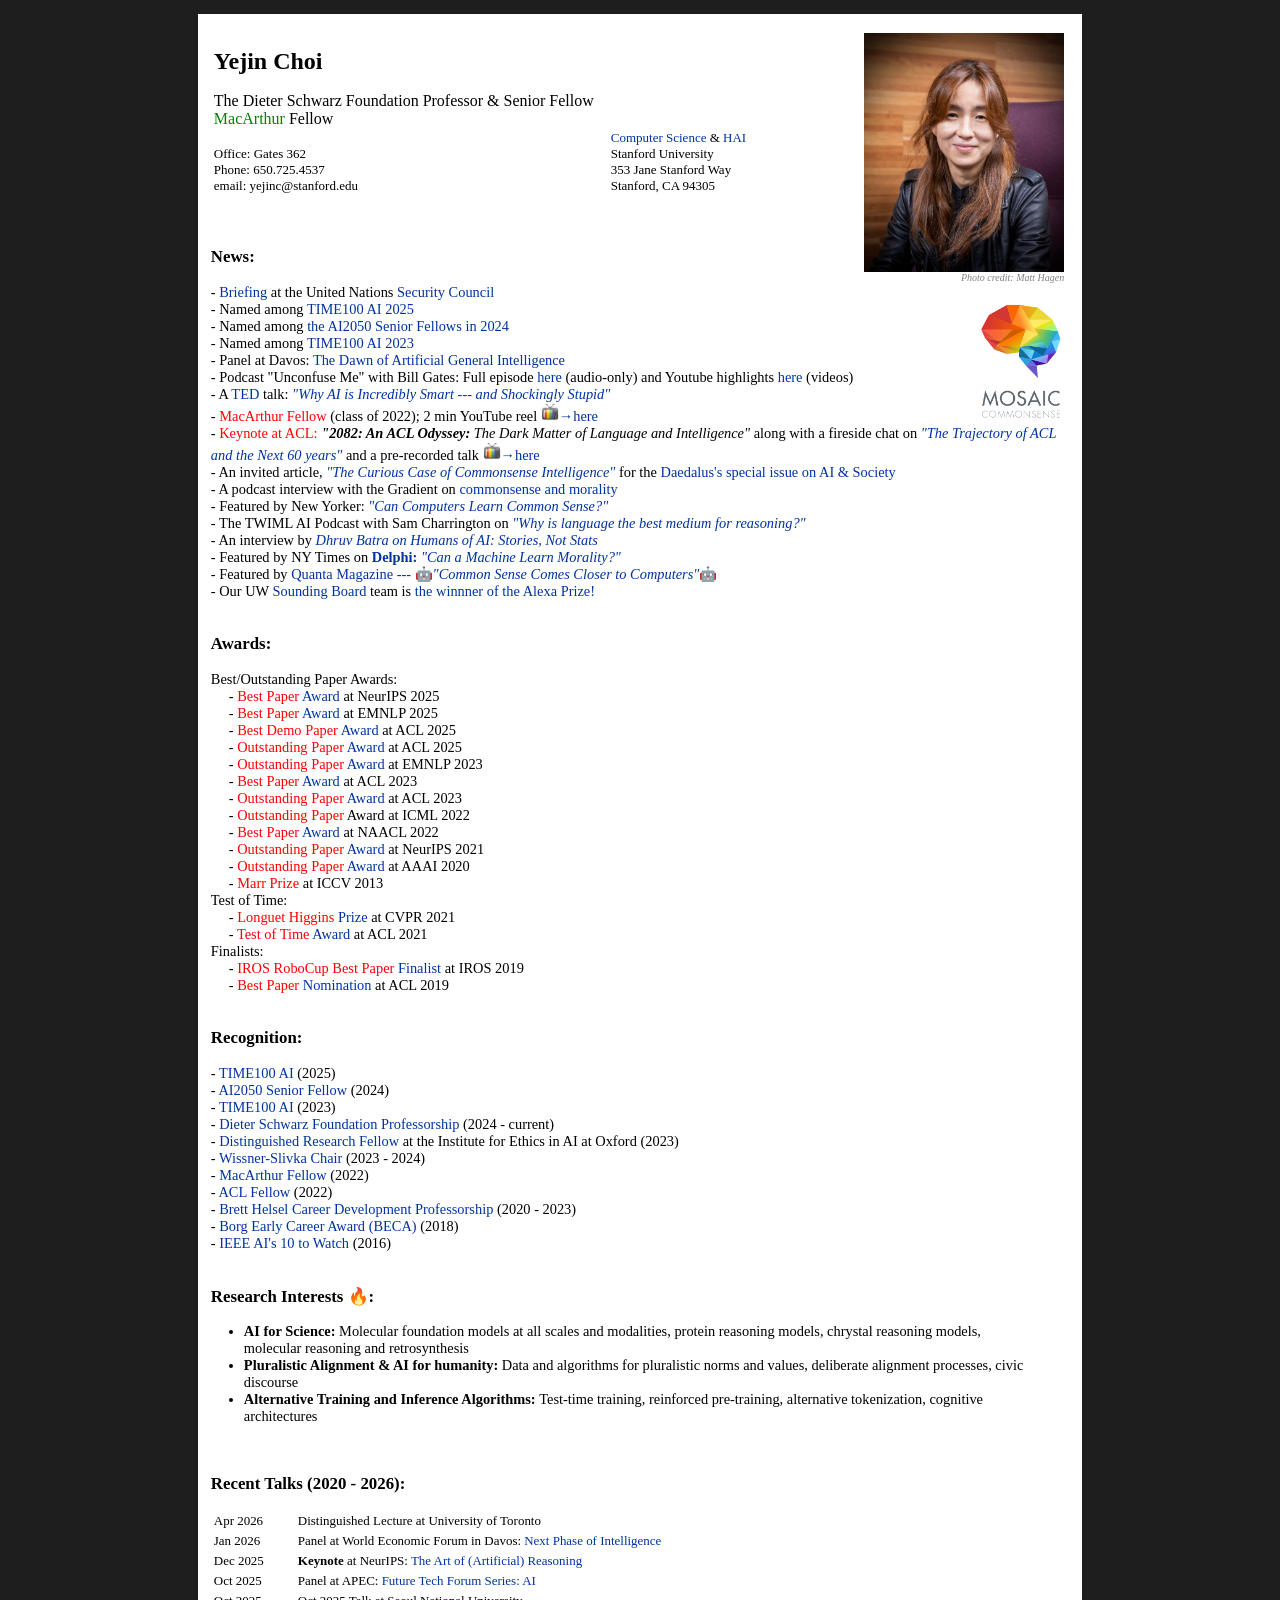
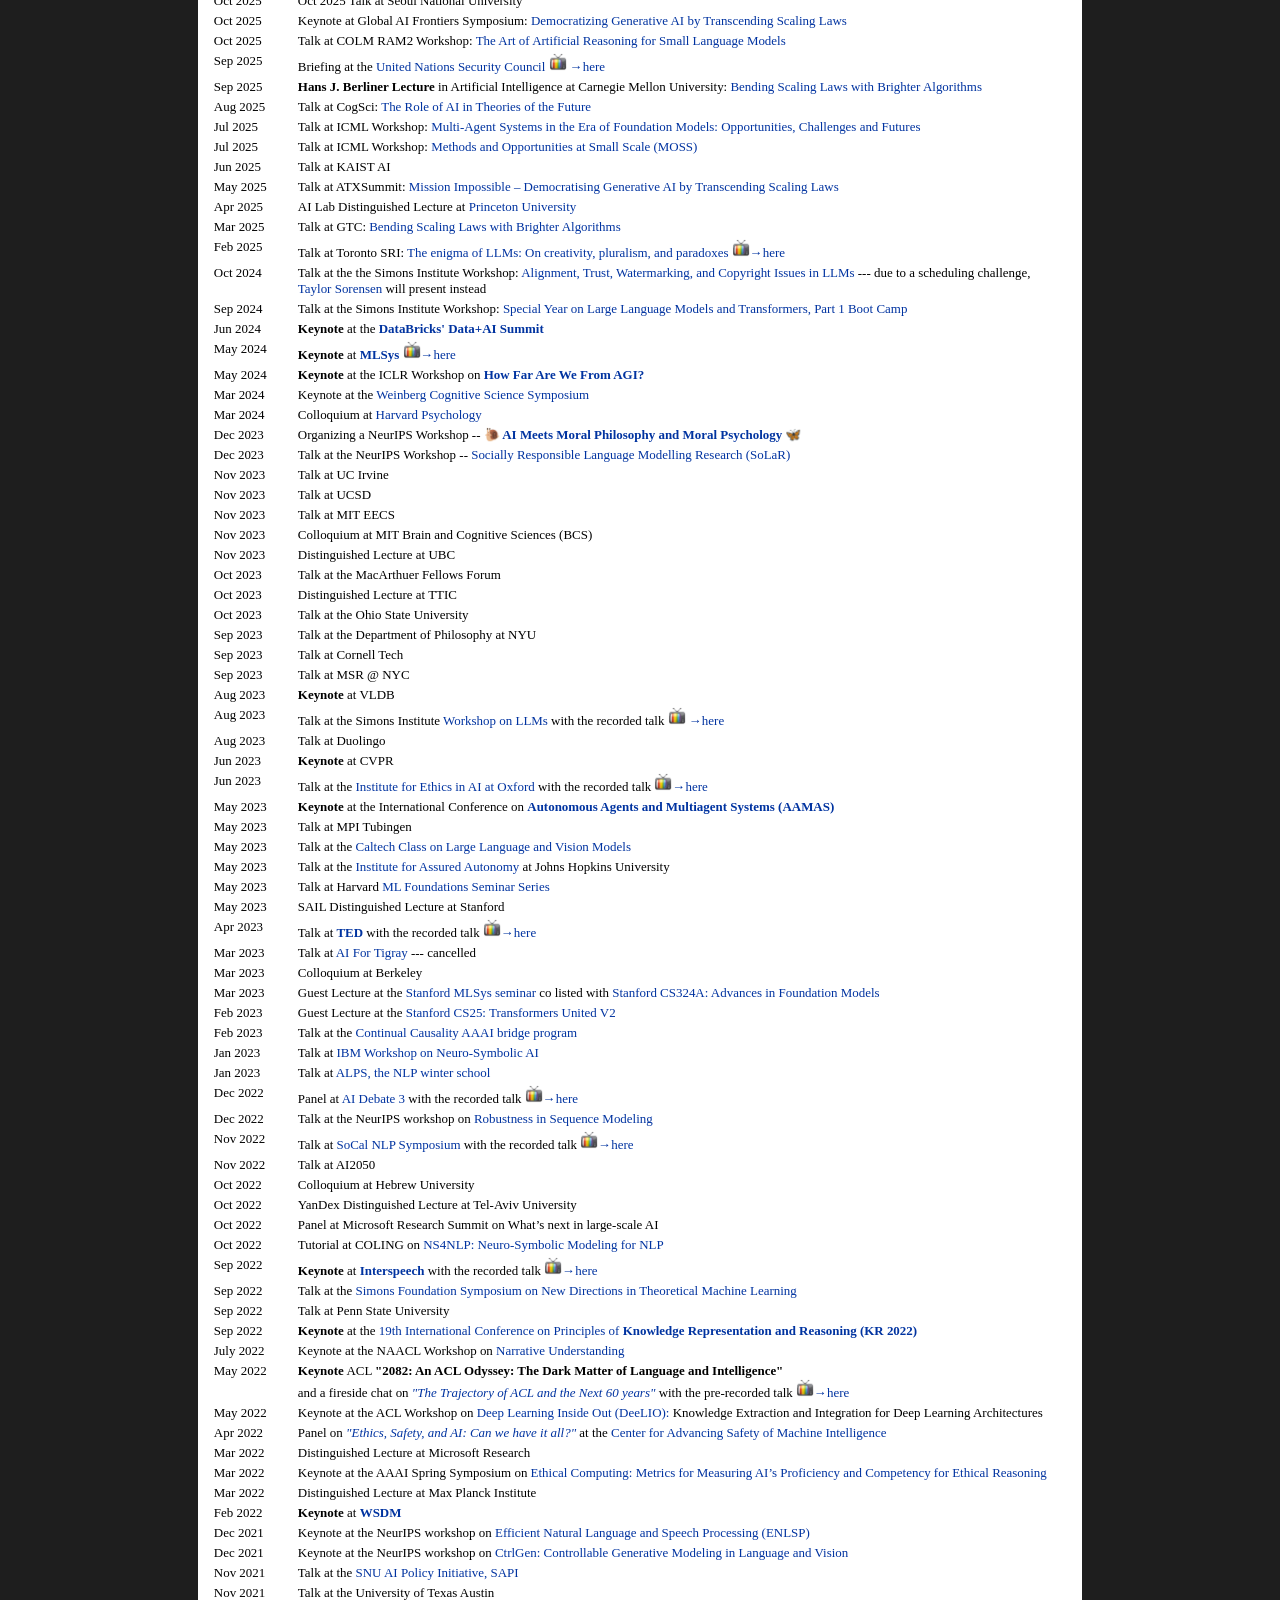
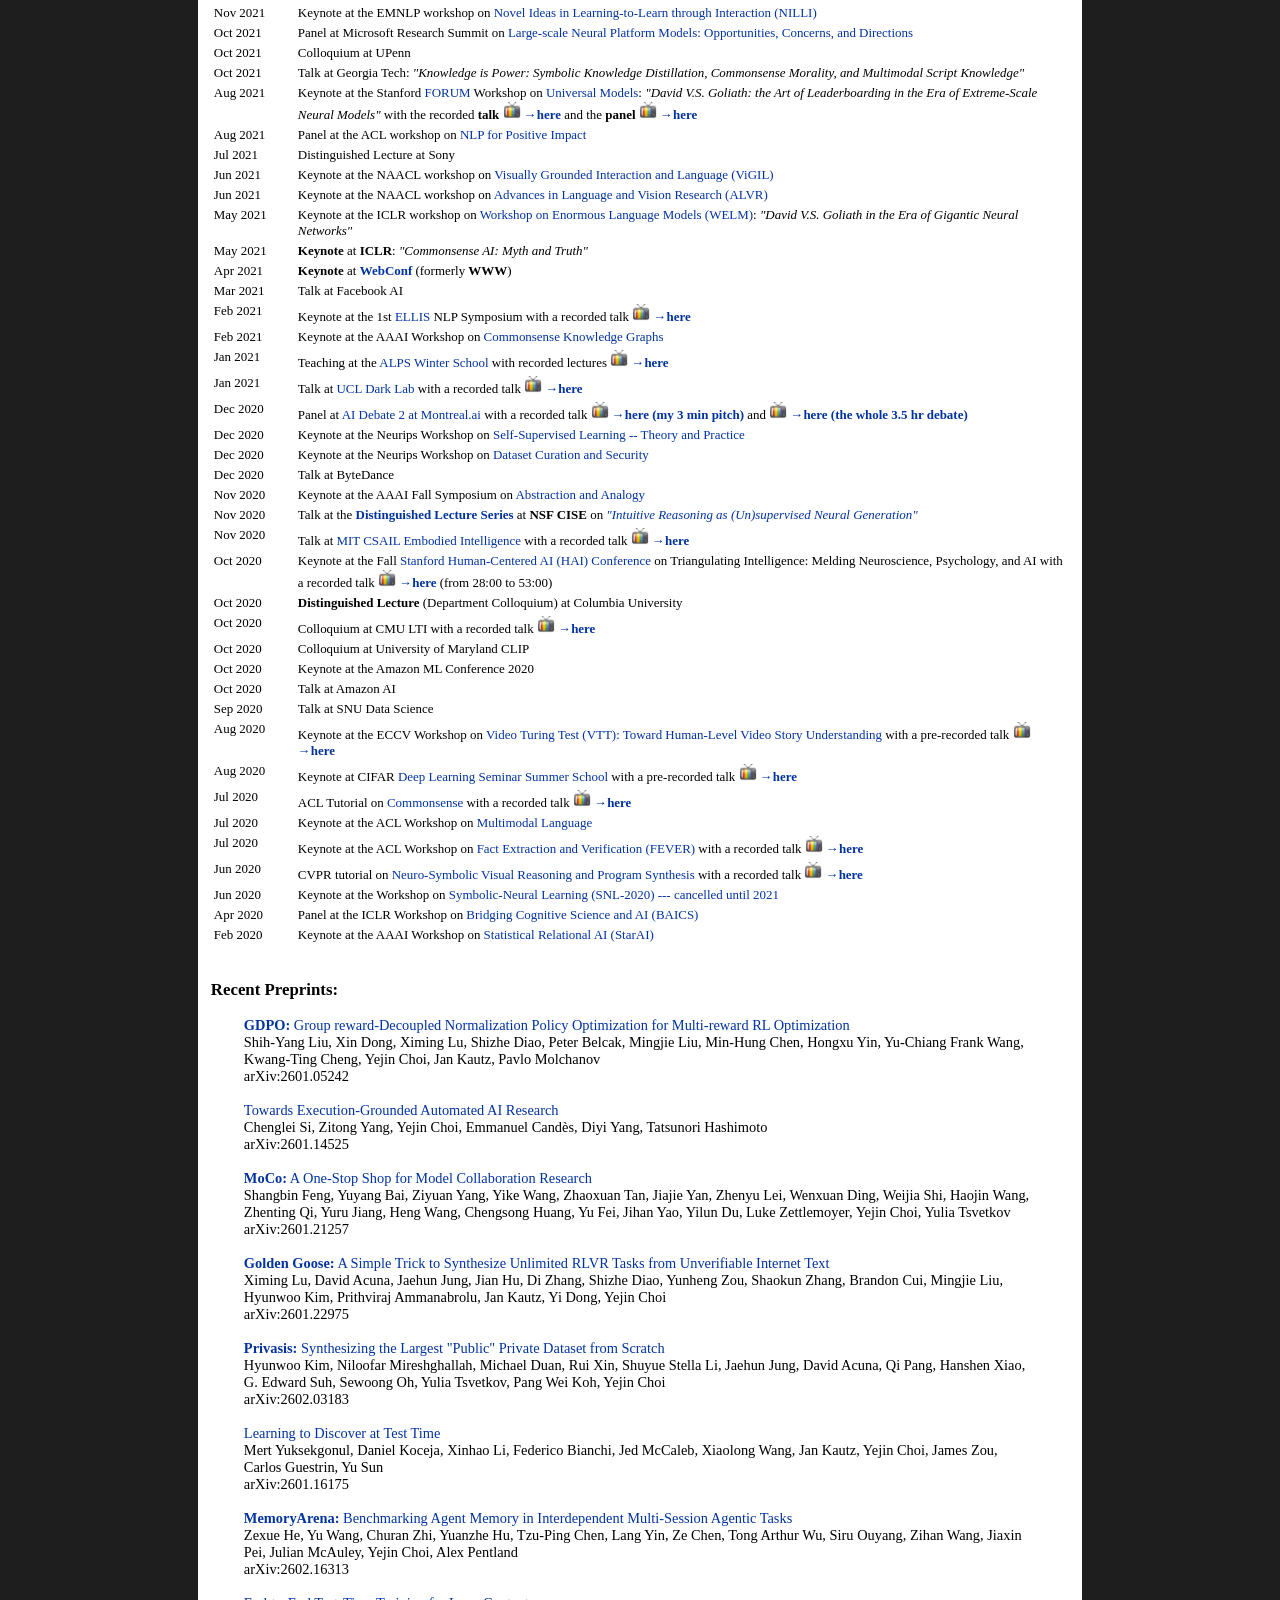
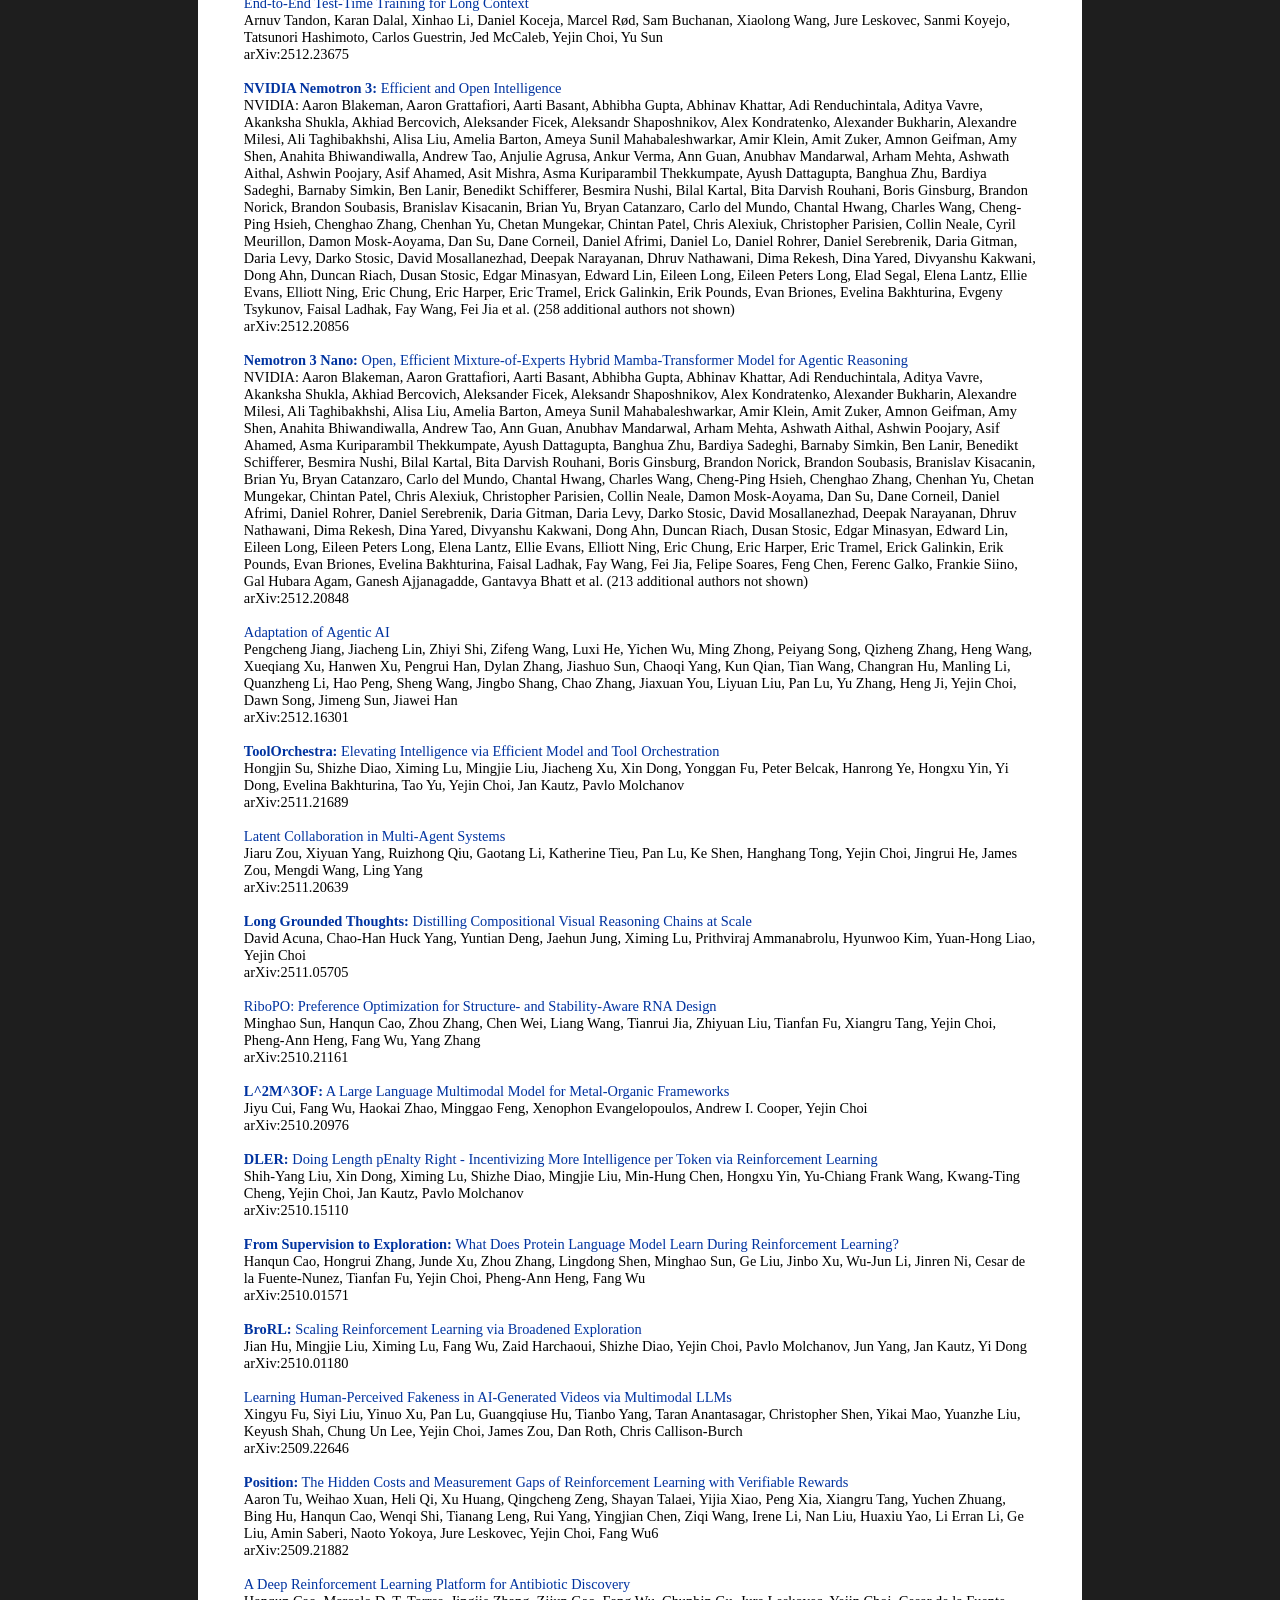
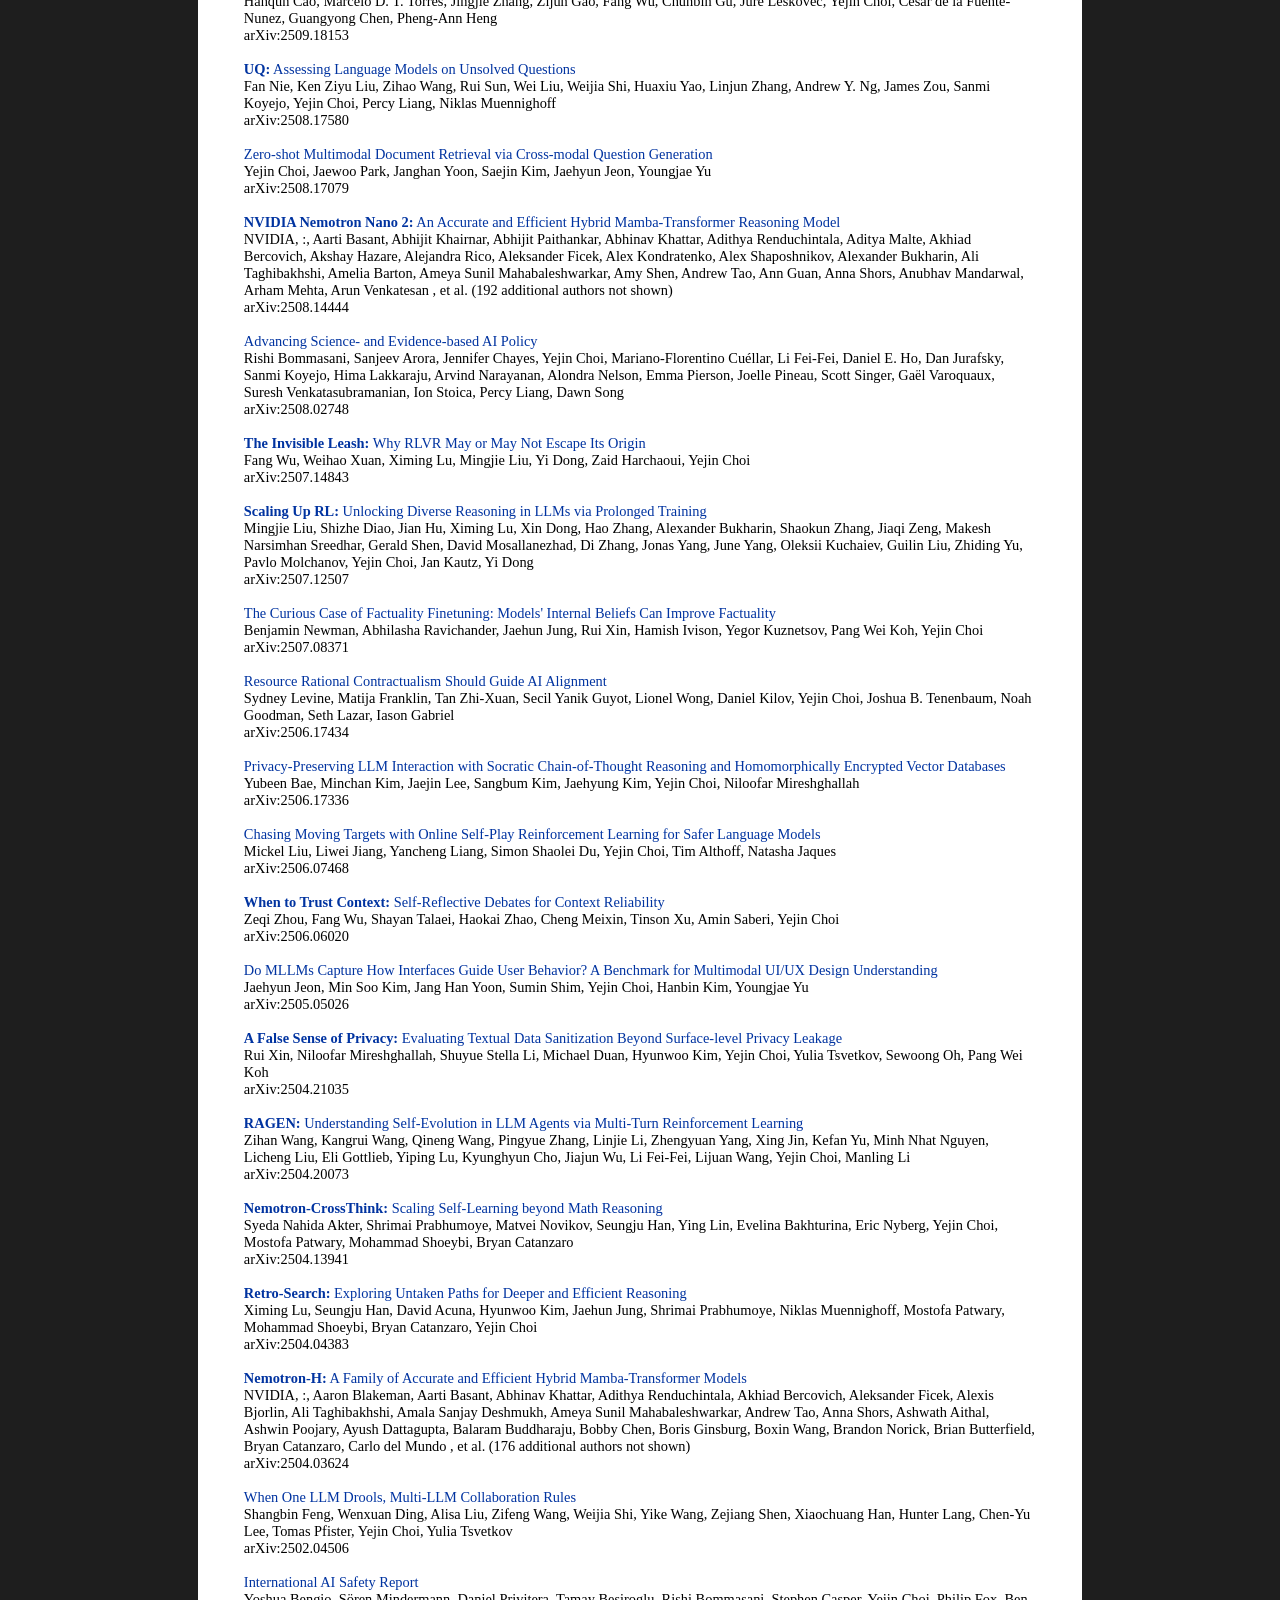
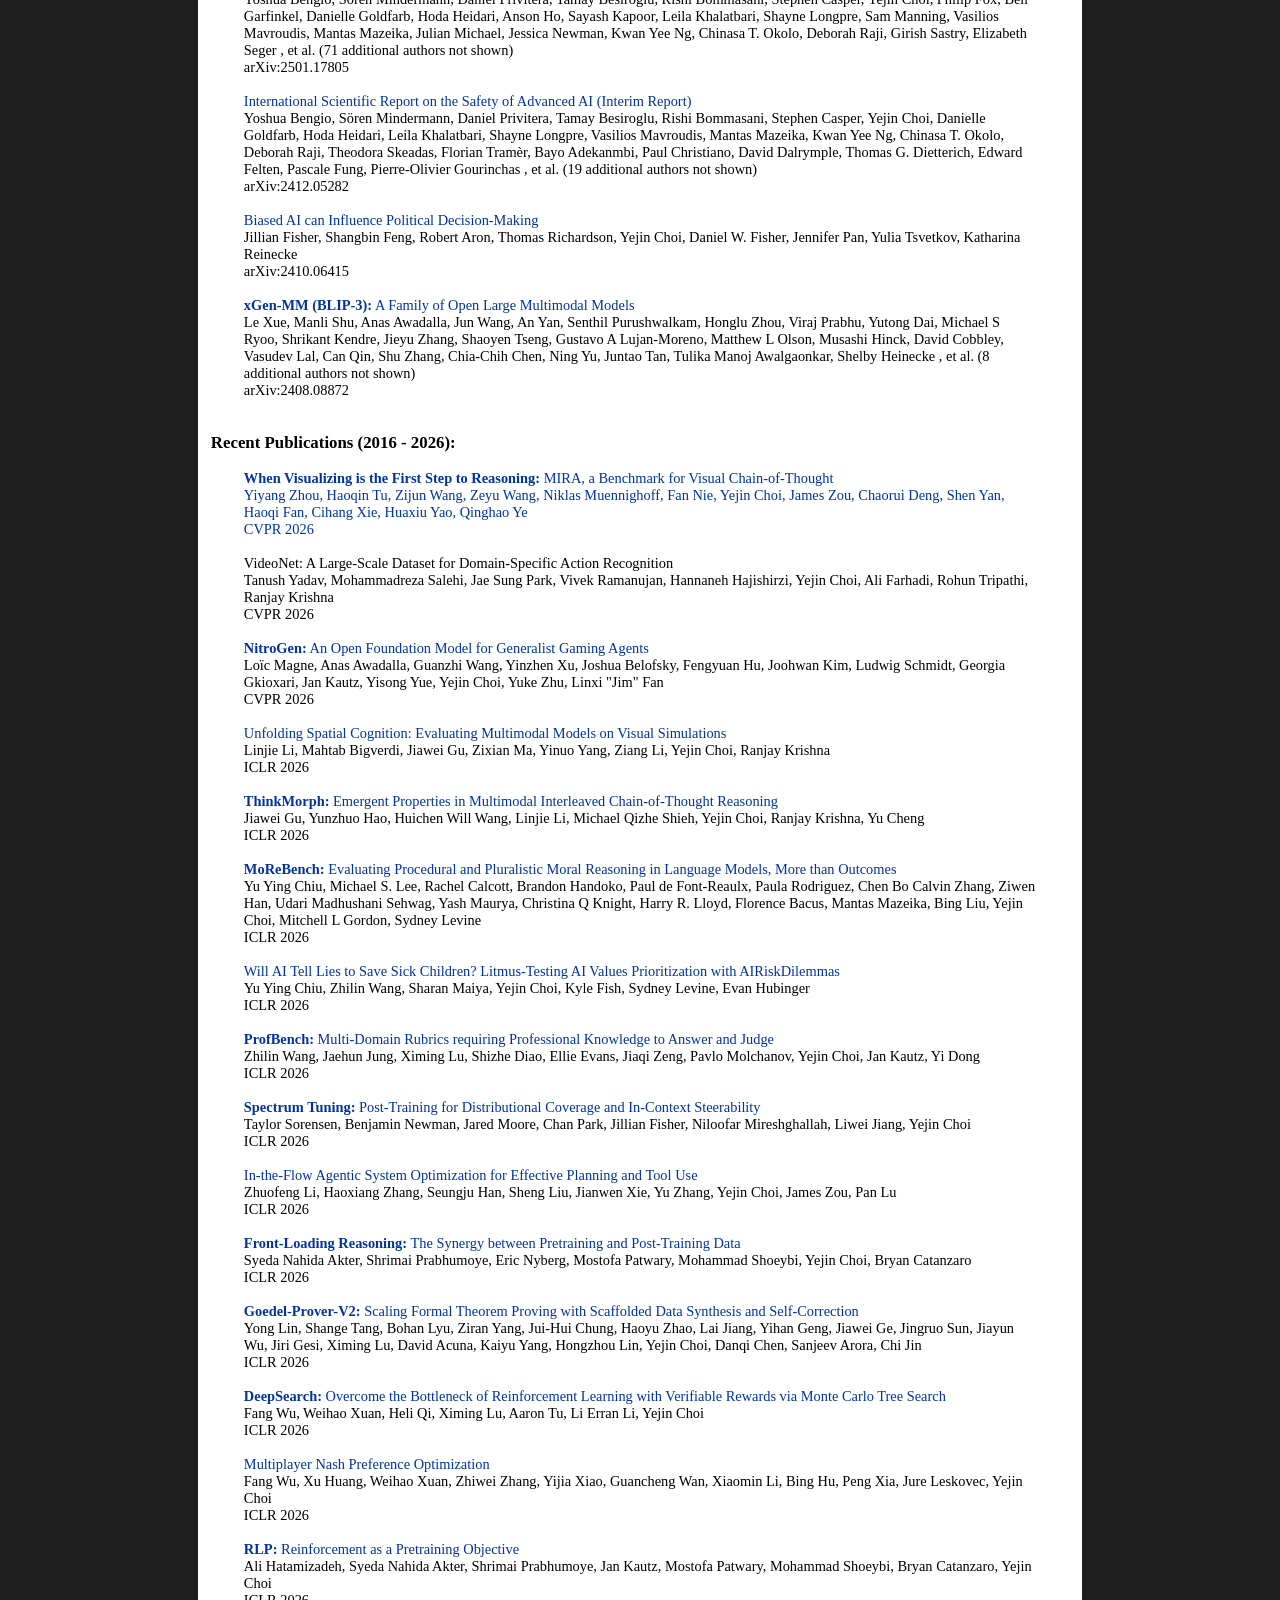
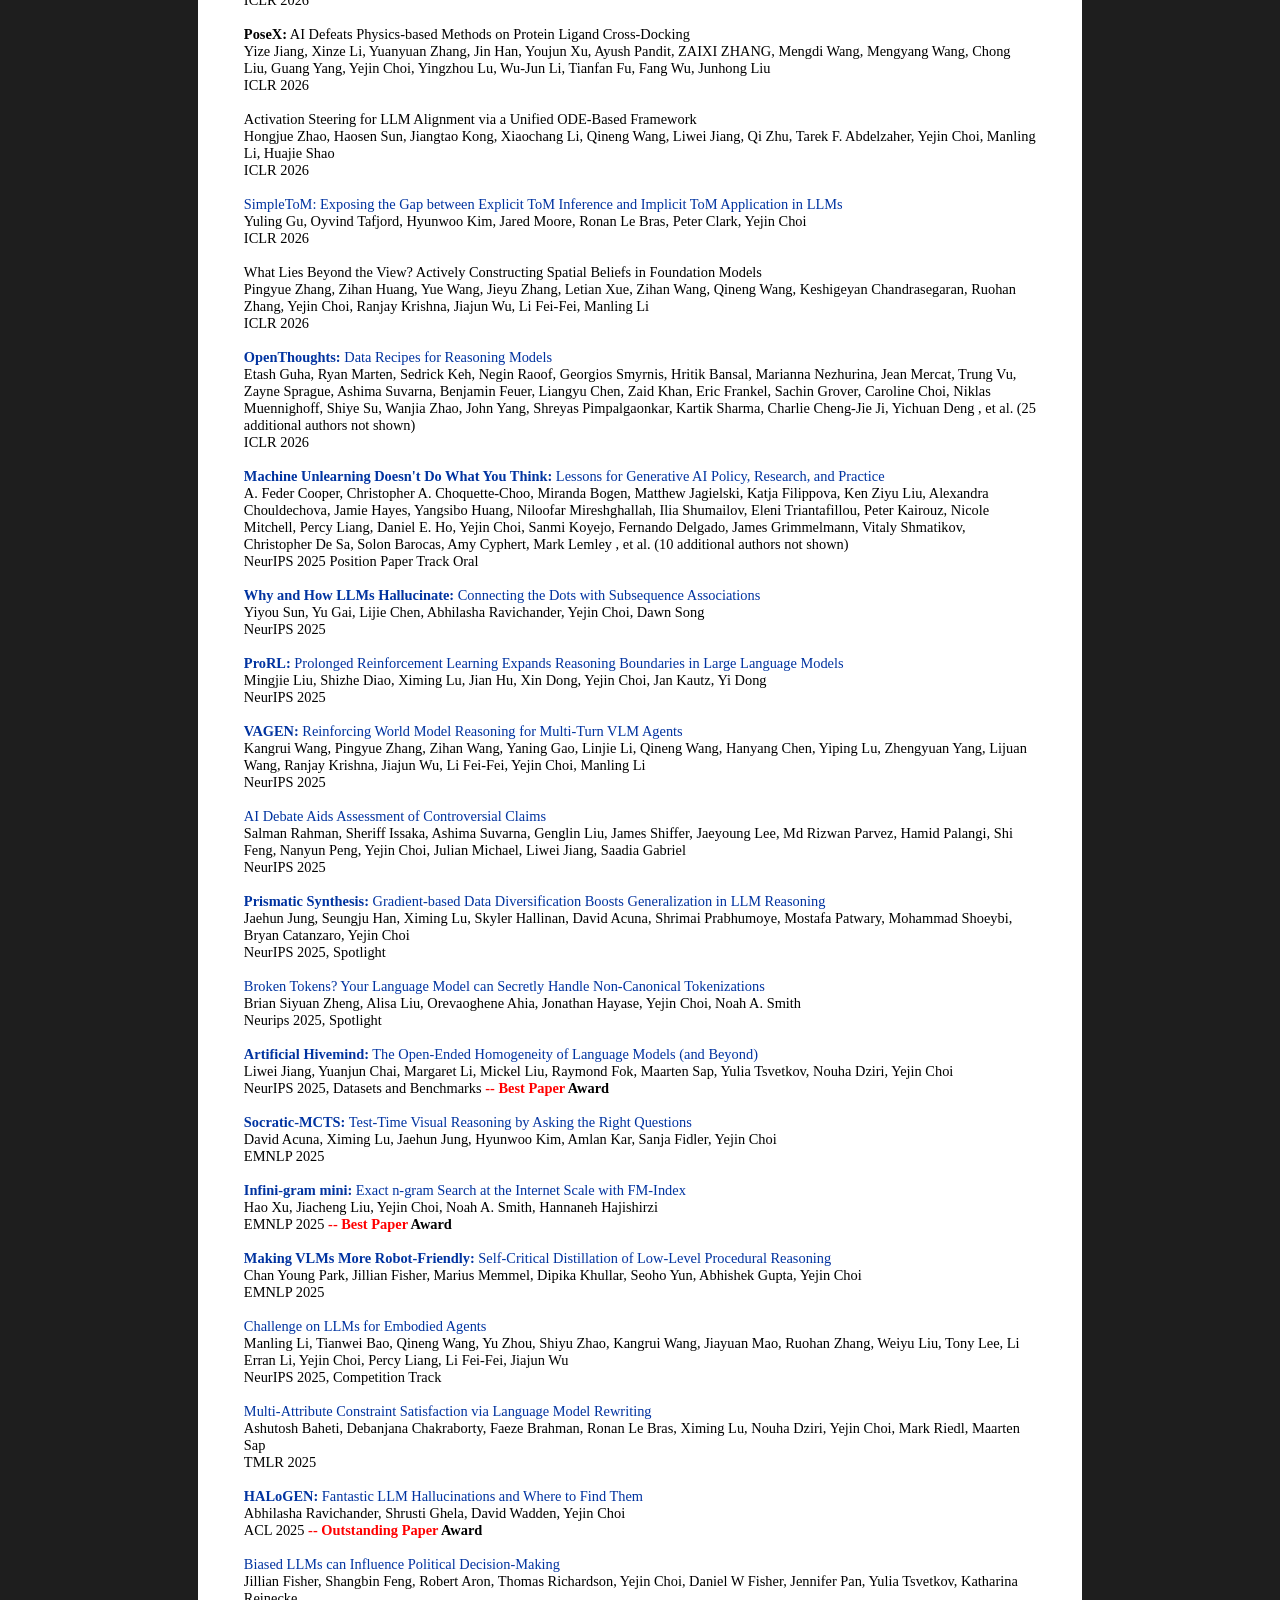
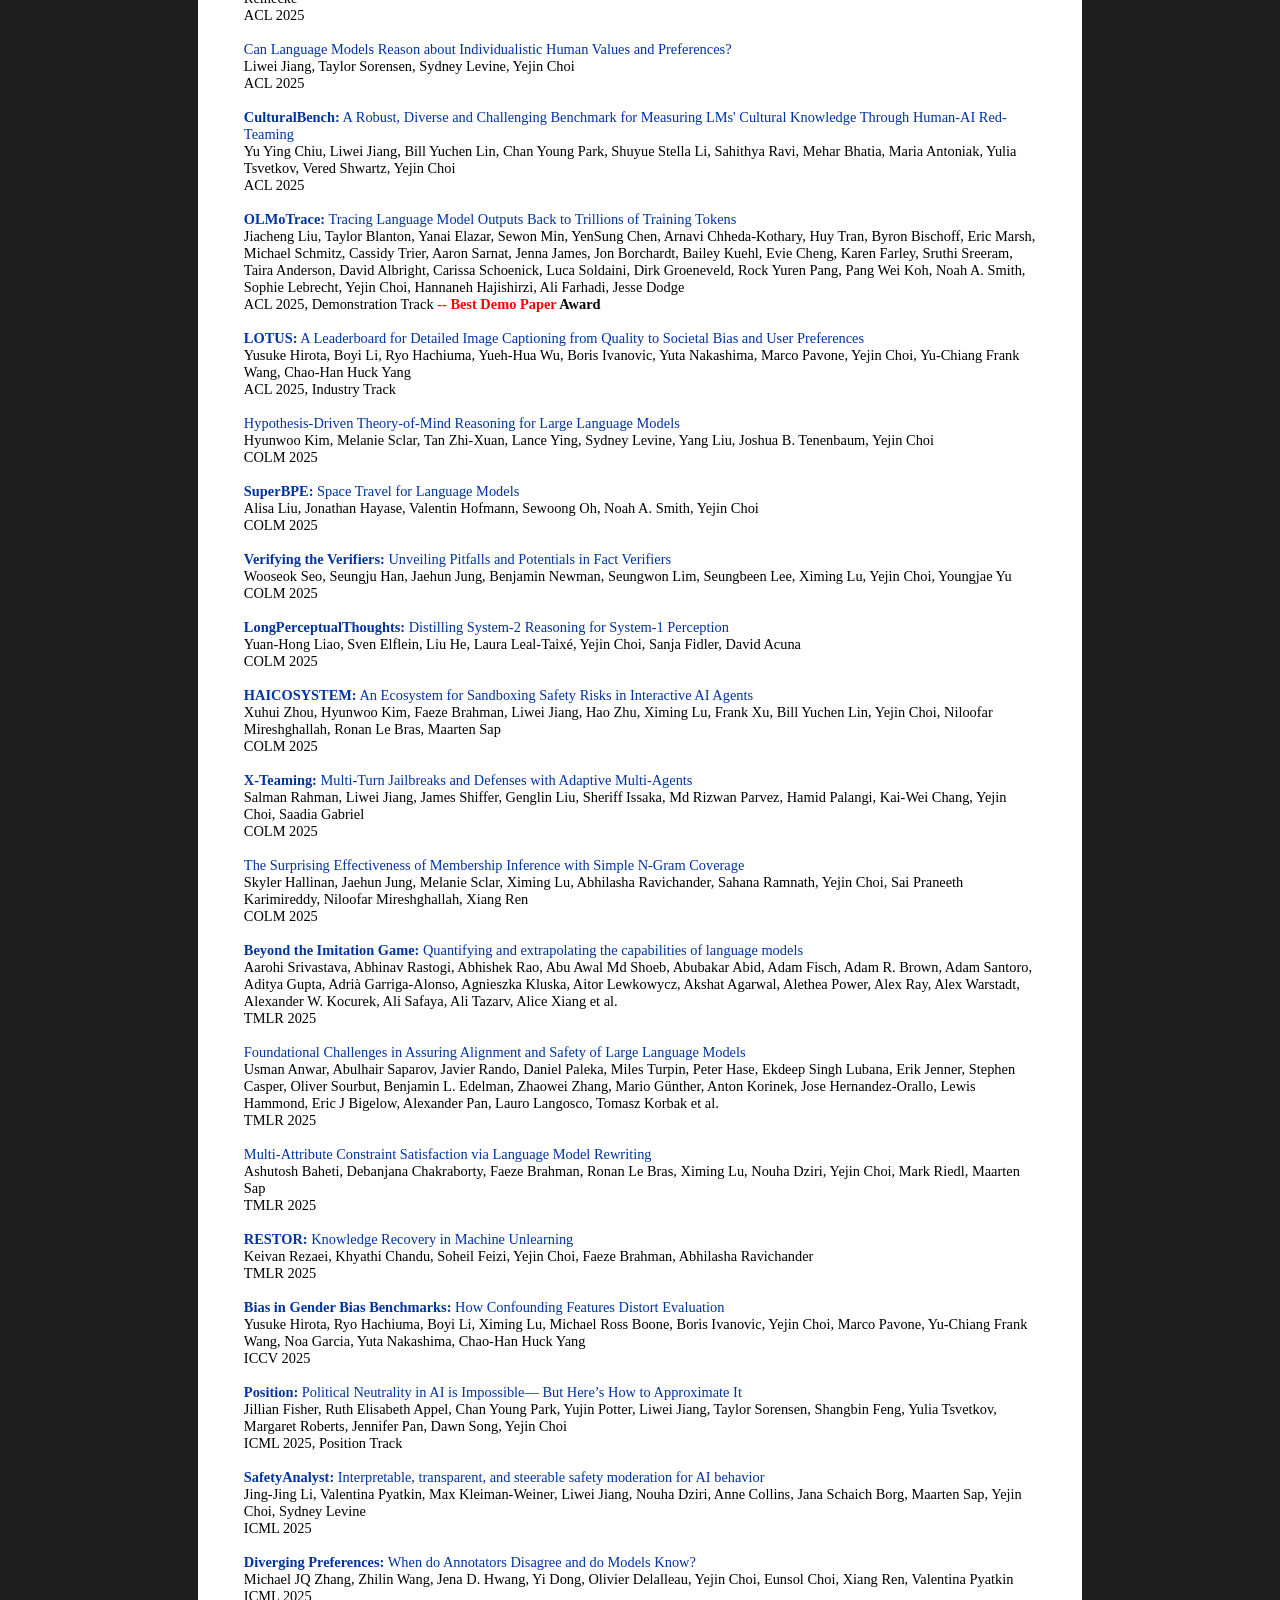
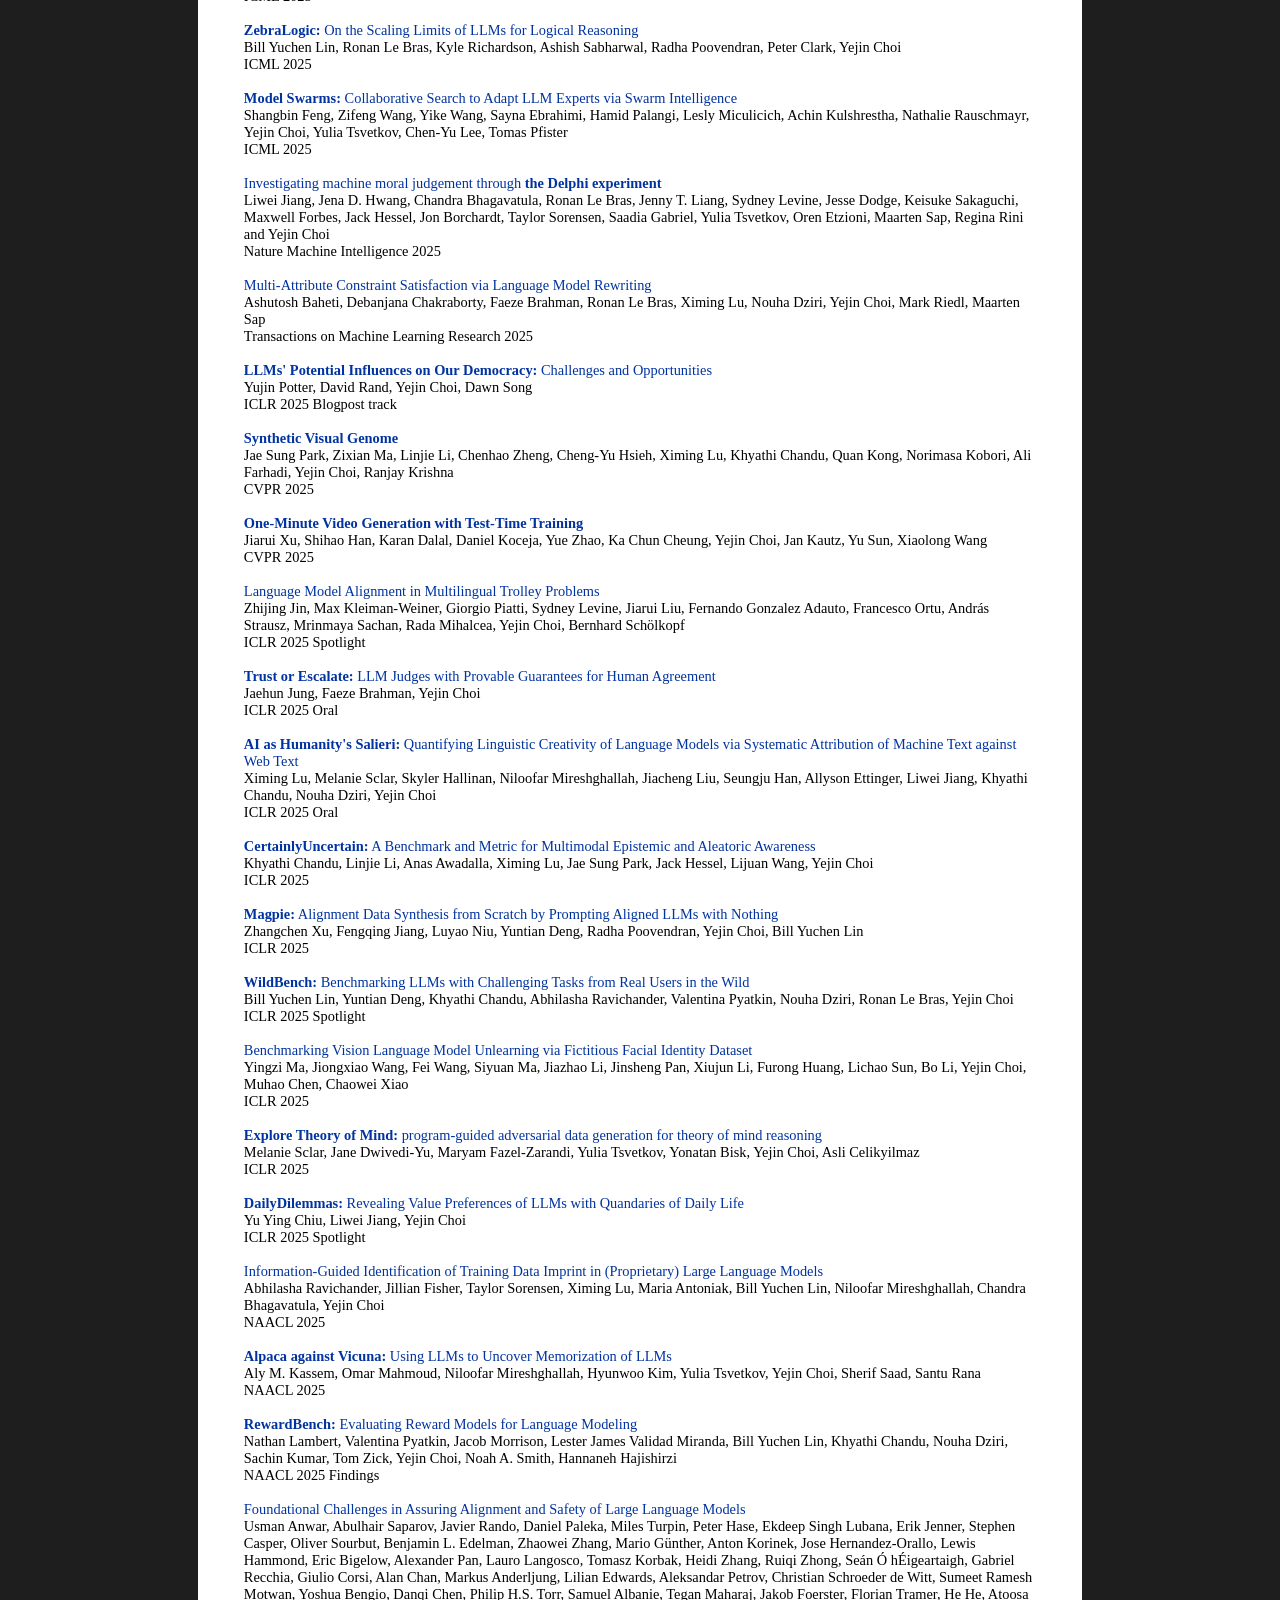
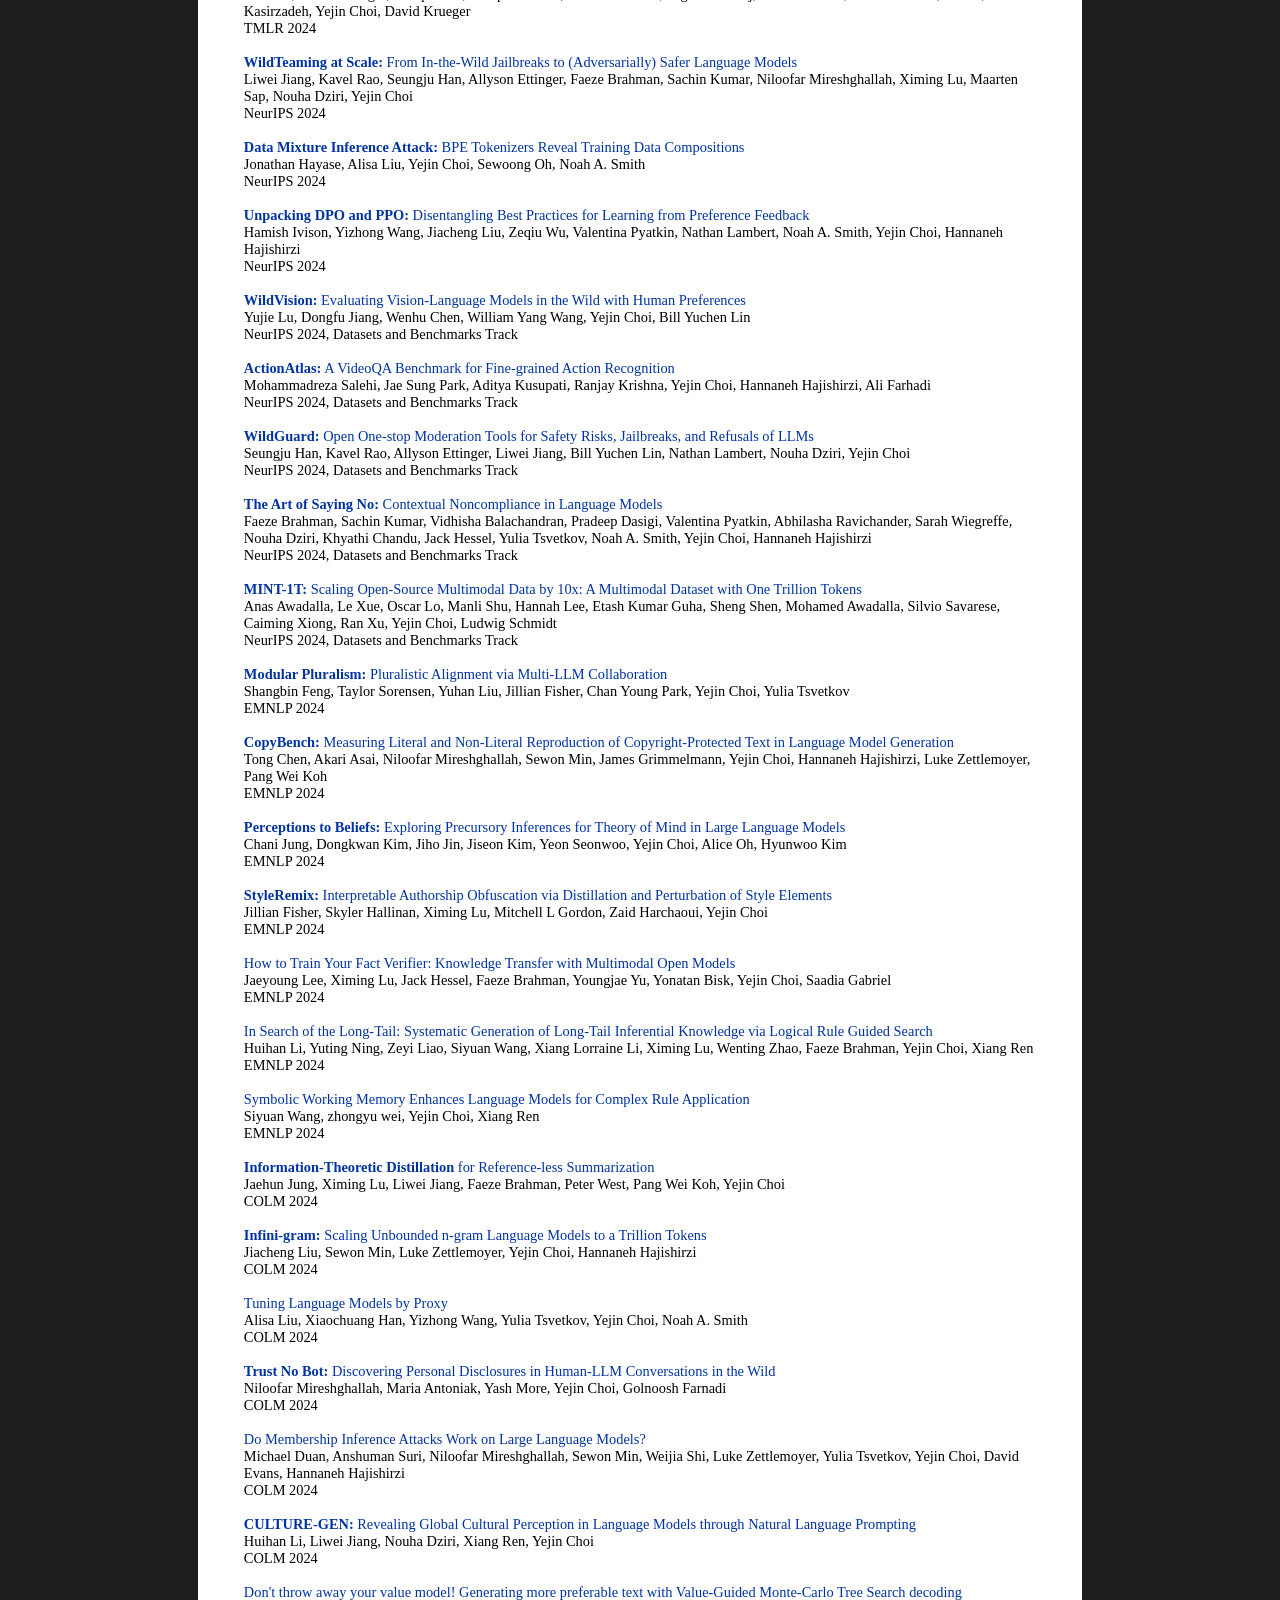
==== commit 334a5ffa: "update" ====
--- a/index copy.html
+++ b/index copy.html
@@ -10,7 +10,7 @@
 
 <!--
 <link href="./css(1)" rel="stylesheet">
--->
+--->
 
 </head>
 <body>
@@ -1660,8 +1660,68 @@
 <ul class="emlist">
 
 
-  
-
+<ui>
+    <a href="https://arxiv.org/abs/2601.05242">
+      <b>GDPO:</b> Group reward-Decoupled Normalization Policy Optimization for Multi-reward RL Optimization</a>
+      <br>
+      Shih-Yang Liu, Xin Dong, Ximing Lu, Shizhe Diao, Peter Belcak, Mingjie Liu, Min-Hung Chen, Hongxu Yin, Yu-Chiang Frank Wang, Kwang-Ting Cheng, Yejin Choi, Jan Kautz, Pavlo Molchanov<br>
+      arXiv:2601.05242<br>
+      <br>
+    </ui>
+
+<ui>
+    <a href="https://arxiv.org/abs/2601.14525">
+    Towards Execution-Grounded Automated AI Research</a>
+    <br>
+    Chenglei Si, Zitong Yang, Yejin Choi, Emmanuel Candès, Diyi Yang, Tatsunori Hashimoto<br>
+    arXiv:2601.14525<br>
+    <br>
+  </ui>
+
+<ui>
+    <a href="https://arxiv.org/abs/2601.21257">
+      <b>MoCo:</b> A One-Stop Shop for Model Collaboration Research</a>
+      <br>
+      Shangbin Feng, Yuyang Bai, Ziyuan Yang, Yike Wang, Zhaoxuan Tan, Jiajie Yan, Zhenyu Lei, Wenxuan Ding, Weijia Shi, Haojin Wang, Zhenting Qi, Yuru Jiang, Heng Wang, Chengsong Huang, Yu Fei, Jihan Yao, Yilun Du, Luke Zettlemoyer, Yejin Choi, Yulia Tsvetkov<br>
+      arXiv:2601.21257<br>
+      <br>
+    </ui>
+
+<ui>
+    <a href="https://arxiv.org/abs/2601.22975">
+      <b>Golden Goose:</b> A Simple Trick to Synthesize Unlimited RLVR Tasks from Unverifiable Internet Text</a>
+      <br>
+      Ximing Lu, David Acuna, Jaehun Jung, Jian Hu, Di Zhang, Shizhe Diao, Yunheng Zou, Shaokun Zhang, Brandon Cui, Mingjie Liu, Hyunwoo Kim, Prithviraj Ammanabrolu, Jan Kautz, Yi Dong, Yejin Choi<br>
+      arXiv:2601.22975<br>
+      <br>
+    </ui>
+
+<ui>
+    <a href="https://arxiv.org/abs/2602.03183"> 
+    <b>Privasis:</b> Synthesizing the Largest "Public" Private Dataset from Scratch</a>
+    <br>
+    Hyunwoo Kim, Niloofar Mireshghallah, Michael Duan, Rui Xin, Shuyue Stella Li, Jaehun Jung, David Acuna, Qi Pang, Hanshen Xiao, G. Edward Suh, Sewoong Oh, Yulia Tsvetkov, Pang Wei Koh, Yejin Choi<br>
+    arXiv:2602.03183<br>
+    <br>
+  </ui>
+
+<ui>
+    <a href="https://arxiv.org/abs/2601.16175">
+    Learning to Discover at Test Time</a>
+    <br>
+    Mert Yuksekgonul, Daniel Koceja, Xinhao Li, Federico Bianchi, Jed McCaleb, Xiaolong Wang, Jan Kautz, Yejin Choi, James Zou, Carlos Guestrin, Yu Sun<br>
+    arXiv:2601.16175<br>
+    <br>
+  </ui>
+
+  <ui>
+    <a href="https://arxiv.org/abs/2602.16313">
+    <b>MemoryArena:</b> Benchmarking Agent Memory in Interdependent Multi-Session Agentic Tasks</a>
+    <br>
+    Zexue He, Yu Wang, Churan Zhi, Yuanzhe Hu, Tzu-Ping Chen, Lang Yin, Ze Chen, Tong Arthur Wu, Siru Ouyang, Zihan Wang, Jiaxin Pei, Julian McAuley, Yejin Choi, Alex Pentland<br>
+    arXiv:2602.16313<br>
+    <br>
+  </ui>
  
 
 <ui>
@@ -1727,15 +1787,6 @@
     <br>
   </ui>
 
-  <ui>
-    <a href="https://arxiv.org/abs/2511.02779">
-      <b>When Visualizing is the First Step to Reasoning:</b> MIRA, a Benchmark for Visual Chain-of-Thought</a>
-      <br>
-      Yiyang Zhou, Haoqin Tu, Zijun Wang, Zeyu Wang, Niklas Muennighoff, Fan Nie, Yejin Choi, James Zou, Chaorui Deng, Shen Yan, Haoqi Fan, Cihang Xie, Huaxiu Yao, Qinghao Ye<br>
-      arXiv:2511.02779<br>
-      <br>
-    </ui>
-
    <ui>
     <a href="https://arxiv.org/abs/2510.21161">
      RiboPO: Preference Optimization for Structure- and Stability-Aware RNA Design</a>
@@ -1756,8 +1807,7 @@
 
 <ui>
     <a href="https://arxiv.org/abs/2510.15110">
-    <b>DLER:</b> Doing Length pEnalty Right - Incentivizing More Intelligence per Token via Reinforcement Learning
-</a>
+    <b>DLER:</b> Doing Length pEnalty Right - Incentivizing More Intelligence per Token via Reinforcement Learning</a>
     <br>
     Shih-Yang Liu, Xin Dong, Ximing Lu, Shizhe Diao, Mingjie Liu, Min-Hung Chen, Hongxu Yin, Yu-Chiang Frank Wang, Kwang-Ting Cheng, Yejin Choi, Jan Kautz, Pavlo Molchanov<br>
     arXiv:2510.15110<br>
@@ -1766,8 +1816,7 @@
 
   <ui>
     <a href="https://arxiv.org/abs/2510.01571">
-    From Supervision to Exploration: What Does Protein Language Model Learn During Reinforcement Learning?
- </a>
+    <b>From Supervision to Exploration:</b> What Does Protein Language Model Learn During Reinforcement Learning?</a>
 <br>
     Hanqun Cao, Hongrui Zhang, Junde Xu, Zhou Zhang, Lingdong Shen, Minghao Sun, Ge Liu, Jinbo Xu, Wu-Jun Li, Jinren Ni, Cesar de la Fuente-Nunez, Tianfan Fu, Yejin Choi, Pheng-Ann Heng, Fang Wu<br>
     arXiv:2510.01571<br>
@@ -1777,8 +1826,7 @@
 
    <ui>
     <a href="https://arxiv.org/abs/2510.01180">
-      <b>BroRL:</b> Scaling Reinforcement Learning via Broadened Exploration
-</a>
+      <b>BroRL:</b> Scaling Reinforcement Learning via Broadened Exploration</a>
 <br>
     Jian Hu, Mingjie Liu, Ximing Lu, Fang Wu, Zaid Harchaoui, Shizhe Diao, Yejin Choi, Pavlo Molchanov, Jun Yang, Jan Kautz, Yi Dong<br>
     arXiv:2510.01180<br>
@@ -1788,8 +1836,7 @@
 
 <ui>
   <a href="https://arxiv.org/abs/2509.22646">
-    Learning Human-Perceived Fakeness in AI-Generated Videos via Multimodal LLMs
-</a>
+    Learning Human-Perceived Fakeness in AI-Generated Videos via Multimodal LLMs</a>
 <br>
     Xingyu Fu, Siyi Liu, Yinuo Xu, Pan Lu, Guangqiuse Hu, Tianbo Yang, Taran Anantasagar, Christopher Shen, Yikai Mao, Yuanzhe Liu, Keyush Shah, Chung Un Lee, Yejin Choi, James Zou, Dan Roth, Chris Callison-Burch<br>
     arXiv:2509.22646<br>
@@ -1918,7 +1965,7 @@
 
   <ui>
     <a href="https://arxiv.org/abs/2506.06020">
-      When to Trust Context: Self-Reflective Debates for Context Reliability
+      <b>When to Trust Context:</b> Self-Reflective Debates for Context Reliability
 </a>
 <br>
     Zeqi Zhou, Fang Wu, Shayan Talaei, Haokai Zhao, Cheng Meixin, Tinson Xu, Amin Saberi, Yejin Choi<br>
@@ -2045,6 +2092,40 @@
 </ul>
 <h3>Recent Publications (2016 - 2026):</h3> 
 <ul class="emlist">
+
+
+
+
+
+
+
+
+<ui>
+    <a href="https://arxiv.org/abs/2511.02779">
+      <b>When Visualizing is the First Step to Reasoning:</b> MIRA, a Benchmark for Visual Chain-of-Thought
+      <br>
+      Yiyang Zhou, Haoqin Tu, Zijun Wang, Zeyu Wang, Niklas Muennighoff, Fan Nie, Yejin Choi, James Zou, Chaorui Deng, Shen Yan, Haoqi Fan, Cihang Xie, Huaxiu Yao, Qinghao Ye<br>
+      CVPR 2026<br>
+      <br>
+    </a>
+
+<ui>
+   VideoNet: A Large-Scale Dataset for Domain-Specific Action Recognition
+   <br>
+   Tanush Yadav, Mohammadreza Salehi, Jae Sung Park, Vivek Ramanujan, Hannaneh Hajishirzi, Yejin Choi, Ali Farhadi, Rohun Tripathi, Ranjay Krishna<br>
+   CVPR 2026<br>
+   <br>
+ </ui>
+
+<ui>
+    <a href="https://arxiv.org/abs/2601.02427">
+      <b>NitroGen:</b> An Open Foundation Model for Generalist Gaming Agents</a>
+      <br>
+      Loïc Magne, Anas Awadalla, Guanzhi Wang, Yinzhen Xu, Joshua Belofsky, Fengyuan Hu, Joohwan Kim, Ludwig Schmidt, Georgia Gkioxari, Jan Kautz, Yisong Yue, Yejin Choi, Yuke Zhu, Linxi "Jim" Fan<br>
+      CVPR 2026<br>
+      <br>
+    </ui>
+
 
      <ui>
     <a href="https://arxiv.org/abs/2506.04633">
@@ -4768,9 +4849,9 @@
 <h3>Recent Teaching:</h3>
 
 
-
-  
 <ul class="emlist">
+    <a href="https://web.stanford.edu/class/cs224n/">CS &nbsp; 224n &nbsp; Natural Language Processing with Deep Learning [Winter 2026]</a>
+<br>
     <a href="https://courses.cs.washington.edu/courses/cse447/24wi/">CSE &nbsp; 517 + 447 &nbsp; (Grad + Undergrad) Natural Language Processing --- an LLM edition [Winter 2024]</a>
 <br>
     <a href="https://courses.cs.washington.edu/courses/cse599d1/23wi">CSE &nbsp; 599 D1 &nbsp; (Grad) Exploration on Language, Knowledge, and Reasoning [Winter 2023]</a>
@@ -4854,9 +4935,6 @@
 <a href="https://seungjuhan.me/">Seungju Han</a><br>
 
 &nbsp;&nbsp;&nbsp;&nbsp;&nbsp;&nbsp;
-<a href="https://etash.me/">Etash Guha</a>- co-advised with <a href="hhttp://people.csail.mit.edu/ludwigs/">Ludwig Schmidt</a><br>
-
-&nbsp;&nbsp;&nbsp;&nbsp;&nbsp;&nbsp;
 <a href="https://smiles724.github.io/">Fang Wu</a>- co-advised with <a href="https://cs.stanford.edu/people/jure/">Jure Leskovec</a><br>
 
 &nbsp;&nbsp;&nbsp;&nbsp;&nbsp;&nbsp;
@@ -4875,6 +4953,7 @@
 <br>
   </li><li> Former members: <br><br>
 
+
 Research Scientist:<br>
 &nbsp;&nbsp;&nbsp;&nbsp;&nbsp;&nbsp;
 <a href="https://sites.google.com/site/sydneymlevine/">Sydney Levine (-&gt; Assistant Professor @ NYU after a gap year at Google DeepMind) </a><br>
@@ -4940,6 +5019,8 @@
 
 PhD:<br>
 
+&nbsp;&nbsp;&nbsp;&nbsp;&nbsp;&nbsp;
+<a href="https://etash.me/">Etash Guha (-> Anthropic)</a><br>
 
 &nbsp;&nbsp;&nbsp;&nbsp;&nbsp;&nbsp;
 <a href="https://tsor13.github.io/">
